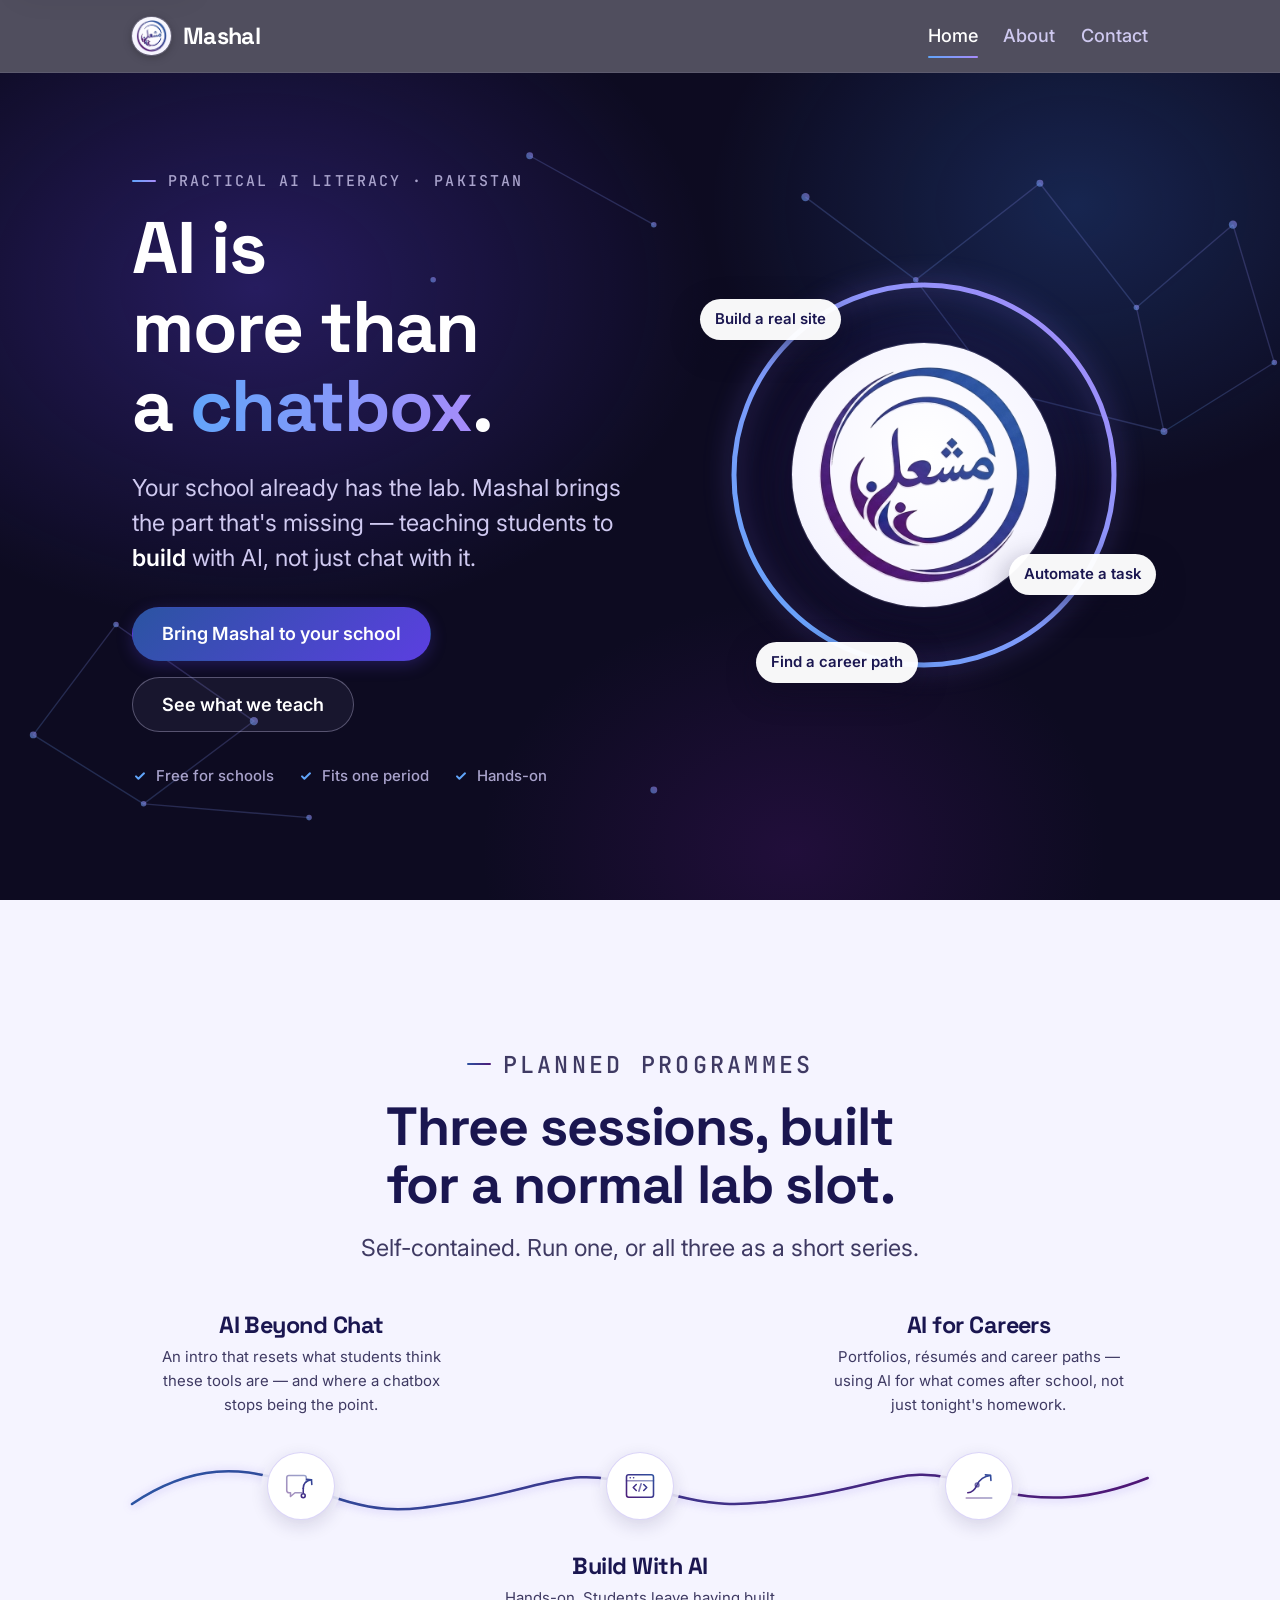
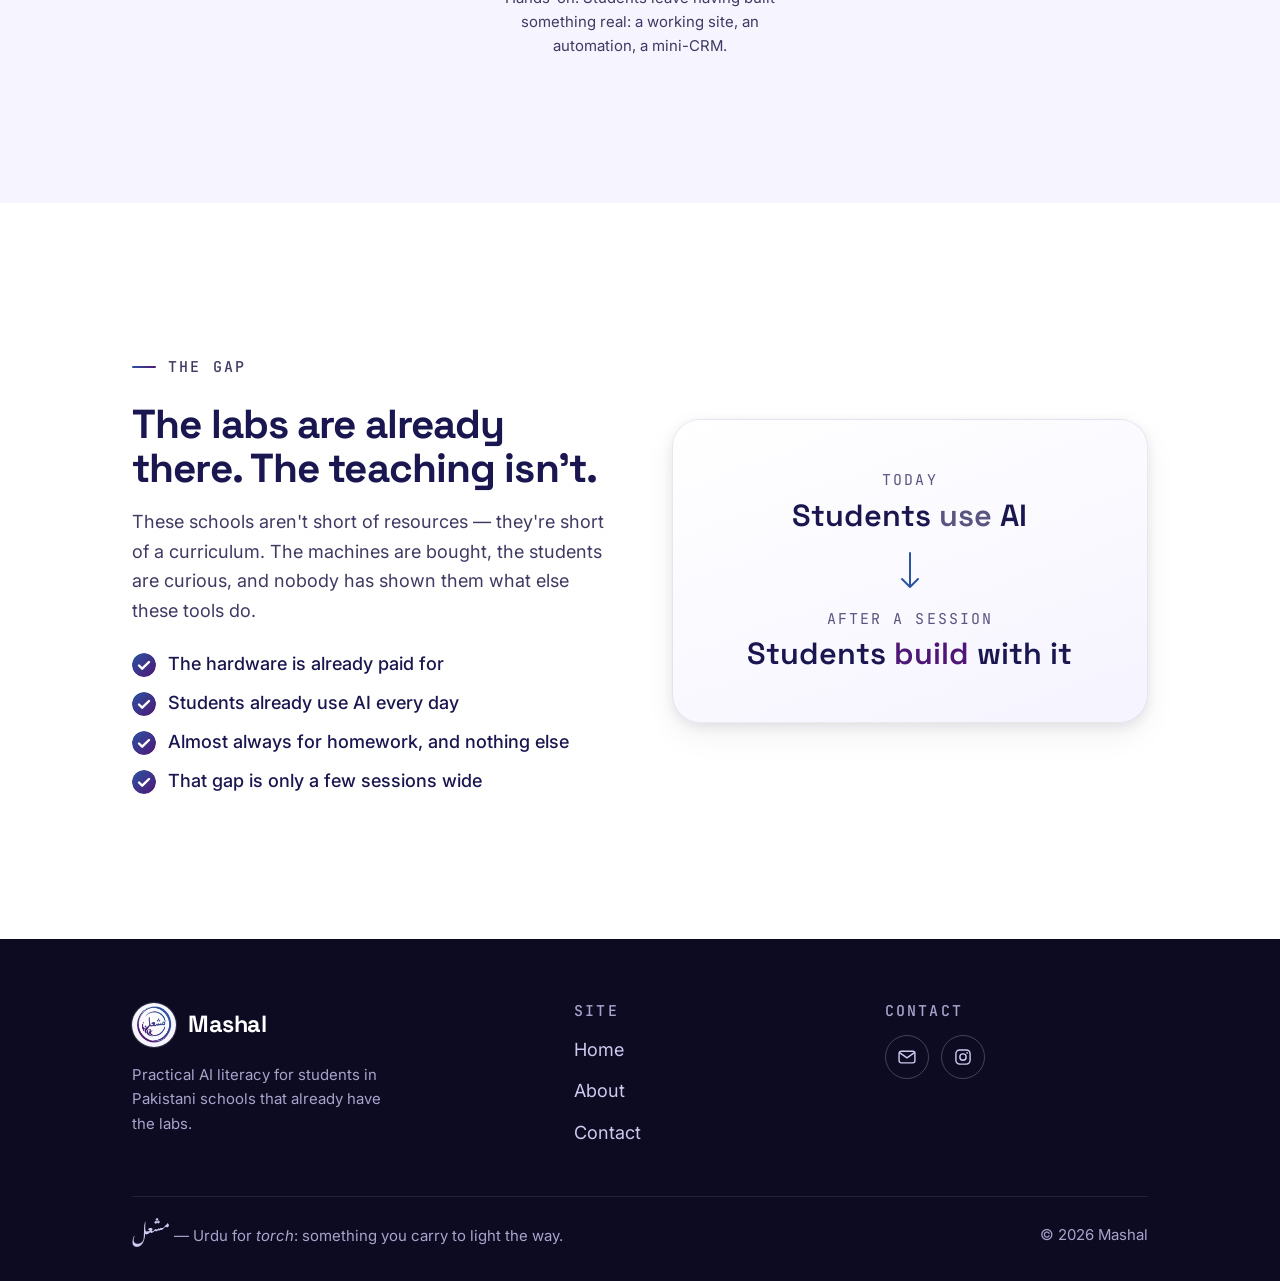
==== index.html @ 9754491a "Add constellation motif to dark heroes Faint node-and-line network (dots twinkling slowly, out of ph" ====
<!DOCTYPE html>
<html lang="en" class="no-js">
<head>
<meta charset="utf-8">
<meta name="viewport" content="width=device-width, initial-scale=1">
<title>Mashal — AI is more than a chatbox</title>
<meta name="description" content="Mashal brings practical AI literacy to Pakistani schools. The labs are already there — we bring the teaching that isn't.">
<meta name="theme-color" content="#0D0B21">
<meta property="og:title" content="Mashal — AI is more than a chatbox">
<meta property="og:description" content="Practical AI literacy for Pakistani school students. The labs are already there — we bring the teaching that isn't.">
<meta property="og:type" content="website">
<meta property="og:image" content="assets/images/logo.png">
<link rel="icon" href="assets/images/logo-transparent.png" type="image/png">

<script>document.documentElement.classList.replace('no-js','js');</script>

<link rel="preconnect" href="https://fonts.googleapis.com">
<link rel="preconnect" href="https://fonts.gstatic.com" crossorigin>
<link rel="stylesheet" href="https://fonts.googleapis.com/css2?family=Space+Grotesk:wght@500;600;700&family=Inter:wght@400;500;600&family=JetBrains+Mono:wght@400;500&family=Noto+Nastaliq+Urdu:wght@400..700&display=swap">

<link rel="stylesheet" href="css/tokens.css">
<link rel="stylesheet" href="css/main.css">
<link rel="stylesheet" href="css/home.css">
</head>
<body>

<a class="skip-link" href="#main">Skip to content</a>

<header class="nav on-dark" id="nav">
  <div class="container nav__inner">
    <a class="nav__brand" href="index.html" aria-label="Mashal — home">
      <span class="logo-disc"><img src="assets/images/logo-transparent.png" alt="" width="120" height="120"></span>
      <span class="nav__wordmark">Mashal</span>
    </a>
    <button class="nav__toggle" id="nav-toggle" aria-expanded="false" aria-controls="nav-menu" aria-label="Open menu">
      <span class="nav__toggle-box" aria-hidden="true">
        <span class="nav__toggle-bar"></span><span class="nav__toggle-bar"></span><span class="nav__toggle-bar"></span>
      </span>
    </button>
    <nav class="nav__menu" id="nav-menu" aria-label="Main">
      <a class="nav__link" href="index.html" aria-current="page">Home</a>
      <a class="nav__link" href="about.html">About</a>
      <a class="nav__link" href="contact.html">Contact</a>
    </nav>
  </div>
</header>

<main id="main">

  <!-- ===================== HERO ===================== -->
  <section class="hero on-dark" id="hero">
    <div class="hero__glow" aria-hidden="true"></div>

    <!-- Constellation: faint node-and-line network in the dark. Reads as "AI"
         and as the brand story — points of light in the dark. Decorative,
         whisper-quiet, and the dots twinkle slowly (not under reduced motion). -->
    <svg class="constellation" viewBox="0 0 1000 600" preserveAspectRatio="xMidYMid slice" aria-hidden="true" focusable="false">
      <defs>
        <linearGradient id="const-grad" x1="0" y1="1" x2="1" y2="0">
          <stop offset="0%" stop-color="#60A5FA"/>
          <stop offset="100%" stop-color="#A78BFA"/>
        </linearGradient>
      </defs>
      <g class="constellation__lines" stroke="url(#const-grad)">
        <path d="M620 90 700 150 790 80 860 170 930 110"/>
        <path d="M700 150 760 230 880 260 860 170"/>
        <path d="M880 260 960 210 930 110"/>
        <path d="M60 480 140 530 220 470 120 400 60 480"/>
        <path d="M140 530 260 540"/>
        <path d="M420 60 510 110"/>
      </g>
      <g class="constellation__dots" fill="url(#const-grad)">
        <circle class="tw tw--1" cx="620" cy="90" r="3"/>
        <circle cx="700" cy="150" r="2"/>
        <circle class="tw tw--2" cx="790" cy="80" r="2.5"/>
        <circle cx="860" cy="170" r="2"/>
        <circle class="tw tw--3" cx="930" cy="110" r="3"/>
        <circle cx="760" cy="230" r="2"/>
        <circle class="tw tw--2" cx="880" cy="260" r="2.5"/>
        <circle cx="960" cy="210" r="2"/>
        <circle class="tw tw--1" cx="60" cy="480" r="2.5"/>
        <circle cx="140" cy="530" r="2"/>
        <circle class="tw tw--3" cx="220" cy="470" r="3"/>
        <circle cx="120" cy="400" r="2"/>
        <circle cx="260" cy="540" r="2"/>
        <circle class="tw tw--2" cx="420" cy="60" r="2.5"/>
        <circle cx="510" cy="110" r="2"/>
        <circle class="tw tw--1" cx="510" cy="520" r="2.5"/>
        <circle class="tw tw--3" cx="350" cy="150" r="2"/>
      </g>
    </svg>

    <div class="container hero__inner">

      <div class="hero__copy">
        <p class="eyebrow hero-seq" data-seq="1">Practical AI literacy · Pakistan</p>
        <h1 class="hero__title hero-seq" data-seq="2">
          AI is more than<br>a <span class="hero__accent">chatbox</span>.
        </h1>
        <p class="hero__lede hero-seq" data-seq="3">
          Your school already has the lab. Mashal brings the part that's missing —
          teaching students to <strong>build</strong> with AI, not just chat with it.
        </p>
        <div class="hero__actions hero-seq" data-seq="4">
          <a class="btn btn--primary" href="contact.html">Bring Mashal to your school</a>
          <a class="btn btn--secondary" href="#what-we-do">See what we teach</a>
        </div>
        <ul class="hero__trust hero-seq" data-seq="5">
          <li>Free for schools</li>
          <li>Fits one period</li>
          <li>Hands-on</li>
        </ul>
      </div>

      <!-- Ring + logo + floating pills. The ring draws itself in on load; the
           mark and pills then float gently so the page is never fully static. -->
      <div class="hero__mark" id="hero-mark">
        <svg class="ring" viewBox="0 0 200 200" aria-hidden="true" focusable="false">
          <defs>
            <linearGradient id="ring-gradient" x1="0" y1="0" x2="1" y2="1">
              <stop offset="0%" stop-color="#60A5FA"/>
              <stop offset="100%" stop-color="#A78BFA"/>
            </linearGradient>
          </defs>
          <circle class="ring__track" cx="100" cy="100" r="95"/>
          <circle class="ring__stroke" cx="100" cy="100" r="95" pathLength="1" stroke="url(#ring-gradient)"/>
        </svg>

        <span class="logo-disc hero__disc">
          <img src="assets/images/logo-transparent.png"
               alt="Mashal — the word مشعل in Urdu calligraphy inside a circular ring"
               width="546" height="546" fetchpriority="high">
        </span>

        <span class="pill pill--1" aria-hidden="true">Build a real site</span>
        <span class="pill pill--2" aria-hidden="true">Automate a task</span>
        <span class="pill pill--3" aria-hidden="true">Find a career path</span>
      </div>

    </div>
  </section>

  <!-- ===================== WHAT WE DO ===================== -->
  <section class="section section--tint on-light" id="what-we-do">
    <div class="container">
      <div class="section-head reveal">
        <p class="eyebrow">Planned programmes</p>
        <h2>Three sessions, built for a normal lab slot.</h2>
        <p>Self-contained. Run one, or all three as a short series.</p>
      </div>

      <!-- The lit path: three stations along one gradient line that draws
           itself in — the hero ring's stroke language, unrolled. Markers are
           decorative (aria-hidden); the headings carry the structure. DOM
           order is station-by-station so screen readers hear t1, t2, t3. -->
      <div class="path reveal">
        <svg class="path__line" viewBox="0 0 1200 120" preserveAspectRatio="none" aria-hidden="true" focusable="false">
          <defs>
            <linearGradient id="path-gradient" x1="0" y1="0" x2="1" y2="0">
              <stop offset="0%" stop-color="#2B54A2"/>
              <stop offset="100%" stop-color="#4F1675"/>
            </linearGradient>
          </defs>
          <path class="path__track" vector-effect="non-scaling-stroke"
                d="M 0 78 C 70 38, 130 38, 200 60 C 290 88, 310 88, 400 74 C 500 58, 520 40, 600 60 C 690 82, 710 82, 800 70 C 900 56, 920 36, 1000 60 C 1080 80, 1140 72, 1200 52"/>
          <path class="path__stroke" vector-effect="non-scaling-stroke" pathLength="1" stroke="url(#path-gradient)"
                d="M 0 78 C 70 38, 130 38, 200 60 C 290 88, 310 88, 400 74 C 500 58, 520 40, 600 60 C 690 82, 710 82, 800 70 C 900 56, 920 36, 1000 60 C 1080 80, 1140 72, 1200 52"/>
        </svg>

        <div class="path__text path__text--s1">
          <h3>AI Beyond Chat</h3>
          <p>An intro that resets what students think these tools are — and where a chatbox stops being the point.</p>
        </div>
        <span class="path__marker path__marker--s1" aria-hidden="true">
          <img src="assets/icons/beyond-chat.svg" alt="" width="48" height="48">
        </span>

        <span class="path__marker path__marker--s2" aria-hidden="true">
          <img src="assets/icons/build.svg" alt="" width="48" height="48">
        </span>
        <div class="path__text path__text--s2">
          <h3>Build With AI</h3>
          <p>Hands-on. Students leave having built something real: a working site, an automation, a mini-CRM.</p>
        </div>

        <div class="path__text path__text--s3">
          <h3>AI for Careers</h3>
          <p>Portfolios, résumés and career paths — using AI for what comes after school, not just tonight's homework.</p>
        </div>
        <span class="path__marker path__marker--s3" aria-hidden="true">
          <img src="assets/icons/careers.svg" alt="" width="48" height="48">
        </span>
      </div>
    </div>
  </section>

  <!-- ===================== THE GAP (short, split) ===================== -->
  <section class="section section--white on-light" id="why">
    <div class="container split">
      <div class="split__copy reveal">
        <p class="eyebrow">The gap</p>
        <h2>The labs are already there. The teaching isn't.</h2>
        <p>
          These schools aren't short of resources — they're short of a curriculum.
          The machines are bought, the students are curious, and nobody has shown
          them what else these tools do.
        </p>
        <ul class="ticks">
          <li>The hardware is already paid for</li>
          <li>Students already use AI every day</li>
          <li>Almost always for homework, and nothing else</li>
          <li>That gap is only a few sessions wide</li>
        </ul>
      </div>

      <!-- The two states this whole project is about moving between. A
           structural device that encodes something true, not decoration. -->
      <div class="split__visual reveal d1">
        <div class="shift">
          <div class="shift__row shift__row--from">
            <span class="shift__label">Today</span>
            <span class="shift__value">Students <em>use</em> AI</span>
          </div>
          <span class="shift__arrow" aria-hidden="true">
            <svg viewBox="0 0 24 40" fill="none">
              <path d="M12 2v34M4 28l8 8 8-8" stroke="currentColor" stroke-width="2"
                    stroke-linecap="round" stroke-linejoin="round"/>
            </svg>
          </span>
          <div class="shift__row shift__row--to">
            <span class="shift__label">After a session</span>
            <span class="shift__value">Students <em>build</em> with it</span>
          </div>
        </div>
      </div>
    </div>
  </section>

</main>

<footer class="footer on-dark">
  <div class="container">
    <div class="footer__grid">
      <div>
        <a class="footer__brand" href="index.html" aria-label="Mashal — home">
          <span class="logo-disc"><img src="assets/images/logo-transparent.png" alt="" width="120" height="120"></span>
          <span class="footer__wordmark">Mashal</span>
        </a>
        <p class="footer__blurb">Practical AI literacy for students in Pakistani schools that already have the labs.</p>
      </div>
      <nav aria-label="Footer">
        <h2 class="footer__heading">Site</h2>
        <ul class="footer__list">
          <li><a href="index.html">Home</a></li>
          <li><a href="about.html">About</a></li>
          <li><a href="contact.html">Contact</a></li>
        </ul>
      </nav>
      <div>
        <h2 class="footer__heading">Contact</h2>
        <!-- Real contact links. -->
        <div class="footer__social">
          <a class="footer__social-btn" href="https://mail.google.com/mail/?view=cm&fs=1&to=contact.mashal.ai@gmail.com" target="_blank" rel="noopener" aria-label="Email Mashal (opens Gmail compose)" title="contact.mashal.ai@gmail.com">
            <svg viewBox="0 0 24 24" fill="none" aria-hidden="true"><rect x="2.5" y="5" width="19" height="14" rx="2.5" stroke="currentColor" stroke-width="1.7"/><path d="M3.5 7l8.5 6 8.5-6" stroke="currentColor" stroke-width="1.7" stroke-linecap="round" stroke-linejoin="round"/></svg>
          </a>
          <a class="footer__social-btn" href="https://www.instagram.com/mashal_ai/" target="_blank" rel="noopener" aria-label="Mashal on Instagram" title="@mashal_ai">
            <svg viewBox="0 0 24 24" fill="none" aria-hidden="true"><rect x="3.5" y="3.5" width="17" height="17" rx="4.5" stroke="currentColor" stroke-width="1.7"/><circle cx="12" cy="12" r="3.8" stroke="currentColor" stroke-width="1.7"/><circle cx="16.9" cy="7.1" r="1" fill="currentColor"/></svg>
          </a>
        </div>
      </div>
    </div>
    <div class="footer__bottom">
      <p class="footer__meaning">
        <span class="urdu" lang="ur">مشعل</span> — Urdu for <em>torch</em>: something you carry to light the way.
      </p>
      <p>&copy; 2026 Mashal</p>
    </div>
  </div>
</footer>

<script src="js/nav.js" defer></script>
<script src="js/scroll-reveal.js" defer></script>
<script src="js/ring-animation.js" defer></script>
</body>
</html>
---- css/tokens.css ----
/* ==========================================================================
   Mashal — Design Tokens
   Single source of truth for colour, type and spacing. Nothing else in the
   codebase should hard-code a hex value or a raw px type size.

   COLOUR NOTES (read before changing anything here)
   -------------------------------------------------
   DESIGN.md asks that accents be sampled from the logo ring rather than an
   arbitrary purple/blue pair, and that contrast be verified against WCAG AA.
   Both were done. The ring's true ink, sampled from assets/images/logo.png:

       blue arc (top/right) ...... #2B54A2
       purple arc (bottom/left) .. #4F1675

   Those are ink-on-paper colours. Measured against the dark section
   background (#0D0B21) they come out at 2.66:1 and 1.57:1 — far under AA.
   DESIGN.md's electric violet (#5B3FE0) also lands at 2.97:1 on dark.

   So the palette is split by CONTEXT rather than flattened to one pair:

     --brand-*      true logo ink. Light backgrounds and large graphics only.
     --accent-*     DESIGN.md's palette. Fills, where white text sits on top
                    (white on #5B3FE0 = 6.50:1, passes).
     --*-on-dark    the same hues lifted for dark backgrounds. Anything that
                    must be READ on #0D0B21 uses these (all >= 7:1).

   The hue story (blue -> violet, taken from the ring) is identical across all
   three; only the lightness changes to suit the background.
   ========================================================================== */

:root {
  /* ---- Backgrounds (DESIGN.md palette table) ---------------------------- */
  --bg-dark: #0D0B21;          /* deep indigo-black — hero + footer only     */
  --bg-dark-2: #1A1650;        /* deep blue-purple — gradient base           */
  --bg-light: #F5F4FF;         /* violet-tinted white — tinted sections      */
  --surface: #FFFFFF;          /* cards / contrast surfaces                  */

  /* Section rhythm: the page runs dark hero -> light body -> gradient CTA
     band -> dark footer. Earlier the page flipped dark/light six times, which
     read as noise; the body now stays light and only alternates white/tint. */
  --bg-body: #FFFFFF;
  --bg-tint: #F5F4FF;

  /* ---- Brand: true ink sampled from the logo ring ----------------------- */
  /* Use on LIGHT backgrounds or as large graphics. Never as text on dark.   */
  --brand-blue: #2B54A2;
  --brand-purple: #4F1675;
  --brand-gradient: linear-gradient(135deg, var(--brand-blue), var(--brand-purple));

  /* ---- Accents: DESIGN.md palette. Fills with white text on top. -------- */
  --accent-violet: #5B3FE0;    /* primary accent                             */
  --accent-blue: #3B82F6;      /* secondary accent                           */

  /* ---- On-dark tints: same hues, lifted to pass AA on --bg-dark --------- */
  --violet-on-dark: #A78BFA;   /*  7.10:1 on --bg-dark                       */
  --violet-on-dark-soft: #C4B5FD; /* 10.47:1                                 */
  --blue-on-dark: #60A5FA;     /*  7.60:1                                    */
  --cyan-on-dark: #7DD3FC;     /* 11.59:1 — focus ring on dark               */

  /* ---- Text ------------------------------------------------------------- */
  --text-ink: #1A1650;         /* headings on light — 15.12:1 on --bg-light  */
  --text-body: #3F3A63;        /* body on light      —  9.65:1               */
  --text-muted: #5A5480;       /* meta on light      —  6.39:1               */
  --text-on-dark: #FFFFFF;     /* headings on dark   — 19.32:1               */
  --text-on-dark-soft: #CFC9F0;/* body on dark       — 12.20:1               */
  --text-on-dark-muted: #A9A3CC;/* meta on dark      —  8.09:1               */

  /* ---- Gradients -------------------------------------------------------- */
  /* CTA fill: logo blue -> DESIGN.md violet. Worst stop vs white = 6.50:1.  */
  --cta-gradient: linear-gradient(135deg, #2B54A2, #5B3FE0);
  --cta-gradient-hover: linear-gradient(135deg, #3460B4, #6B4EEC);
  /* Ring on dark: lifted logo hues. Worst stop vs --bg-dark = 7.09:1.       */
  --ring-gradient-from: #60A5FA;
  --ring-gradient-to: #A78BFA;

  /* ---- Focus ring — context-scoped ------------------------------------- */
  /* One global focus colour cannot work: --cyan-on-dark is 11.59:1 on dark  */
  /* but only 1.53:1 on --bg-light. Sections re-declare --focus below.       */
  --focus: var(--accent-violet);     /* default = light-background context   */
  --focus-width: 3px;
  --focus-offset: 3px;

  /* ---- Type faces ------------------------------------------------------- */
  --font-display: "Space Grotesk", ui-sans-serif, system-ui, -apple-system, "Segoe UI", sans-serif;
  --font-body: "Inter", ui-sans-serif, system-ui, -apple-system, "Segoe UI", Roboto, sans-serif;
  --font-mono: "JetBrains Mono", ui-monospace, SFMono-Regular, "SF Mono", Menlo, Consolas, monospace;
  --font-urdu: "Noto Nastaliq Urdu", "Jameel Noori Nastaleeq", serif;

  /* ---- Type scale — fluid, 320px -> 1280px viewport --------------------- */
  --step--1: clamp(0.83rem, 0.79rem + 0.18vw, 0.94rem);
  --step-0:  clamp(1rem, 0.95rem + 0.24vw, 1.13rem);
  --step-1:  clamp(1.2rem, 1.11rem + 0.44vw, 1.5rem);
  --step-2:  clamp(1.44rem, 1.28rem + 0.79vw, 2rem);
  --step-3:  clamp(1.73rem, 1.46rem + 1.34vw, 2.66rem);
  --step-4:  clamp(2.07rem, 1.64rem + 2.15vw, 3.55rem);
  --step-5:  clamp(2.49rem, 1.8rem + 3.45vw, 4.74rem);

  /* ---- Type weights / spacing ------------------------------------------ */
  --fw-regular: 400;
  --fw-medium: 500;
  --fw-semibold: 600;
  --fw-bold: 700;
  --lh-tight: 1.08;
  --lh-snug: 1.25;
  --lh-body: 1.65;
  --tracking-tight: -0.022em;
  --tracking-normal: 0;
  --tracking-label: 0.14em;

  /* ---- Spacing scale ---------------------------------------------------- */
  --space-2xs: 0.25rem;
  --space-xs: 0.5rem;
  --space-sm: 0.75rem;
  --space-md: 1rem;
  --space-lg: 1.5rem;
  --space-xl: 2rem;
  --space-2xl: 3rem;
  --space-3xl: 4rem;
  --space-4xl: 6rem;
  /* Generous section rhythm, per DESIGN.md's whitespace rule. */
  --space-section: clamp(4.5rem, 3rem + 7.5vw, 9rem);

  /* ---- Layout ----------------------------------------------------------- */
  --container: 68rem;
  --container-narrow: 46rem;   /* single-column prose (Why Mashal, Story)    */
  --gutter: clamp(1.25rem, 0.9rem + 1.7vw, 2.5rem);
  --nav-height: 4.5rem;

  /* ---- Radii ------------------------------------------------------------ */
  --radius-sm: 0.5rem;
  --radius-md: 0.875rem;
  --radius-lg: 1.25rem;
  --radius-xl: 1.75rem;
  --radius-pill: 999px;

  /* ---- Elevation -------------------------------------------------------- */
  --shadow-sm: 0 1px 2px rgba(13, 11, 33, 0.06), 0 2px 8px rgba(13, 11, 33, 0.04);
  --shadow-md: 0 4px 12px rgba(13, 11, 33, 0.08), 0 12px 32px rgba(13, 11, 33, 0.06);
  --shadow-lg: 0 12px 32px rgba(13, 11, 33, 0.12), 0 28px 64px rgba(13, 11, 33, 0.10);
  --glow-violet: 0 0 0 1px rgba(167, 139, 250, 0.28), 0 8px 40px rgba(91, 63, 224, 0.30);

  /* ---- Motion ----------------------------------------------------------- */
  /* No bounce / elastic easing anywhere — DESIGN.md motion rule.            */
  --ease-out: cubic-bezier(0.22, 0.61, 0.36, 1);
  --ease-in-out: cubic-bezier(0.65, 0.05, 0.36, 1);
  --dur-fast: 160ms;
  --dur-base: 260ms;
  --dur-slow: 520ms;
  --dur-reveal: 620ms;
  --dur-ring: 1500ms;   /* hero ring stroke-draw                             */

  /* ---- Z-index ---------------------------------------------------------- */
  --z-nav: 100;
  --z-menu: 90;
  --z-skip: 200;
}

/* Sections that sit on a dark background flip the readable-text and focus
   tokens. Any component nested inside inherits the correct pair automatically,
   which is what keeps contrast correct without per-component overrides. */
.on-dark {
  --text-heading: var(--text-on-dark);
  --text-copy: var(--text-on-dark-soft);
  --text-meta: var(--text-on-dark-muted);
  --accent-readable: var(--violet-on-dark);
  --focus: var(--cyan-on-dark);      /* 11.59:1 on --bg-dark                 */
  --rule: rgba(207, 201, 240, 0.16);
}

.on-light {
  --text-heading: var(--text-ink);
  --text-copy: var(--text-body);
  --text-meta: var(--text-muted);
  --accent-readable: var(--brand-purple);  /* 11.31:1 on --bg-light          */
  --focus: var(--accent-violet);           /*  6.50:1 on --bg-light          */
  --rule: rgba(26, 22, 80, 0.12);
}
---- css/main.css ----
/* ==========================================================================
   Mashal — shared layout, nav, footer, buttons, cards, CTA band.
   Loaded by index.html, about.html and contact.html.
   ========================================================================== */

/* ---- Reset ------------------------------------------------------------- */
*, *::before, *::after { box-sizing: border-box; }
* { margin: 0; }

html { -webkit-text-size-adjust: 100%; scroll-behavior: smooth; }

body {
  font-family: var(--font-body);
  font-size: var(--step-0);
  line-height: var(--lh-body);
  color: var(--text-body);
  background: var(--bg-body);
  -webkit-font-smoothing: antialiased;
  -moz-osx-font-smoothing: grayscale;
  overflow-x: hidden;
}

img, svg { display: block; max-width: 100%; }
img { height: auto; }
button, input, textarea, select { font: inherit; color: inherit; }

h1, h2, h3, h4 {
  font-family: var(--font-display);
  font-weight: var(--fw-bold);
  line-height: var(--lh-tight);
  letter-spacing: var(--tracking-tight);
  color: var(--text-heading, var(--text-ink));
  text-wrap: balance;
}
p { text-wrap: pretty; }
a { color: inherit; }
:where(ul, ol) { padding: 0; list-style: none; }

/* ---- Focus ------------------------------------------------------------- */
:focus-visible {
  outline: var(--focus-width) solid var(--focus);
  outline-offset: var(--focus-offset);
  border-radius: var(--radius-sm);
}
:focus:not(:focus-visible) { outline: none; }

.skip-link {
  position: absolute;
  left: var(--space-md); top: var(--space-md);
  z-index: var(--z-skip);
  padding: var(--space-sm) var(--space-lg);
  background: var(--surface);
  color: var(--text-ink);
  font-weight: var(--fw-semibold);
  border-radius: var(--radius-sm);
  box-shadow: var(--shadow-md);
  transform: translateY(calc(-100% - var(--space-xl)));
  transition: transform var(--dur-fast) var(--ease-out);
}
.skip-link:focus { transform: translateY(0); }

.visually-hidden {
  position: absolute; width: 1px; height: 1px;
  padding: 0; margin: -1px; overflow: hidden;
  clip-path: inset(50%); white-space: nowrap; border: 0;
}

/* ---- Layout ------------------------------------------------------------ */
.container {
  width: 100%;
  max-width: var(--container);
  margin-inline: auto;
  padding-inline: var(--gutter);
}

.section { padding-block: var(--space-section); }
.section--tint { background: var(--bg-tint); }
.section--white { background: var(--bg-body); }

/* Centred section header — heading + one line. Sections lead with a short
   statement and hand the detail to cards, rather than a wall of prose. */
.section-head {
  max-width: 42rem;
  margin-inline: auto;
  margin-bottom: var(--space-2xl);
  text-align: center;
}
.section-head h2 { font-size: var(--step-4); margin-bottom: var(--space-md); }
.section-head p {
  font-size: var(--step-1);
  line-height: 1.5;
  color: var(--text-copy, var(--text-body));
}
.section-head .eyebrow { justify-content: center; }

/* ---- Eyebrow ----------------------------------------------------------- */
.eyebrow {
  display: inline-flex;
  align-items: center;
  gap: var(--space-sm);
  font-family: var(--font-mono);
  font-size: var(--step--1);
  font-weight: var(--fw-medium);
  letter-spacing: var(--tracking-label);
  text-transform: uppercase;
  color: var(--text-meta, var(--text-muted));
  margin-bottom: var(--space-md);
}
.eyebrow::before {
  content: "";
  width: 1.5rem; height: 2px;
  border-radius: 2px;
  background: var(--brand-gradient);
  flex: none;
}
.on-dark .eyebrow::before {
  background: linear-gradient(90deg, var(--ring-gradient-from), var(--ring-gradient-to));
}

/* ---- Buttons ----------------------------------------------------------- */
.btn {
  display: inline-flex;
  align-items: center; justify-content: center;
  gap: var(--space-xs);
  padding: 0.85em 1.6em;
  font-size: var(--step-0);
  font-weight: var(--fw-semibold);
  line-height: 1.2;
  text-decoration: none;
  border: 1px solid transparent;
  border-radius: var(--radius-pill);
  cursor: pointer;
  white-space: nowrap;
  transition: transform var(--dur-fast) var(--ease-out),
              box-shadow var(--dur-base) var(--ease-out),
              background-color var(--dur-base) var(--ease-out),
              border-color var(--dur-base) var(--ease-out),
              color var(--dur-base) var(--ease-out);
}
.btn--primary {
  color: #FFFFFF;
  /* Solid fallback under the gradient — a button whose background-image does
     not paint would otherwise be white-on-UA-grey (1.14:1). This is 6.50:1. */
  background-color: var(--accent-violet);
  background-image: var(--cta-gradient);
  box-shadow: 0 4px 16px rgba(91, 63, 224, 0.28);
}
.btn--primary:hover {
  background-image: var(--cta-gradient-hover);
  transform: translateY(-3px);
  box-shadow: 0 10px 30px rgba(91, 63, 224, 0.45);
}
.btn--primary:active { transform: translateY(-1px); }

.on-dark .btn--secondary {
  color: var(--text-on-dark);
  background-color: rgba(207, 201, 240, 0.06);
  border-color: rgba(207, 201, 240, 0.34);
}
.on-dark .btn--secondary:hover {
  background-color: rgba(207, 201, 240, 0.13);
  border-color: var(--violet-on-dark);
  transform: translateY(-3px);
}
.btn--secondary {
  color: var(--text-ink);
  background-color: transparent;
  border-color: rgba(26, 22, 80, 0.24);
}
.btn--secondary:hover {
  border-color: var(--accent-violet);
  color: var(--accent-violet);
  background-color: rgba(91, 63, 224, 0.05);
  transform: translateY(-3px);
}
.btn--sm { padding: 0.6em 1.15em; font-size: var(--step--1); }

/* ---- Link -------------------------------------------------------------- */
.link {
  color: var(--accent-readable, var(--accent-violet));
  font-weight: var(--fw-medium);
  text-decoration: none;
  background-image: linear-gradient(currentColor, currentColor);
  background-size: 0% 1.5px;
  background-position: 0 100%;
  background-repeat: no-repeat;
  transition: background-size var(--dur-base) var(--ease-out);
  padding-bottom: 2px;
}
.link:hover { background-size: 100% 1.5px; }

/* ==========================================================================
   Cards — the workhorse. Detail lives in cards, not paragraphs.
   ========================================================================== */
.grid { display: grid; gap: var(--space-lg); }
.grid--3 { grid-template-columns: repeat(3, 1fr); }
.grid--2 { grid-template-columns: repeat(2, 1fr); }

/* The collapse lives here, beside the definition — not in the per-page CSS.
   It was previously only in about.css/contact.css, so index.html (which loads
   home.css instead) kept three columns at 375px and pushed the page to 480px
   wide. Any page using .grid gets the responsive behaviour by definition. */
@media (max-width: 61.99em) {
  .grid--3 { grid-template-columns: repeat(2, 1fr); }
}
@media (max-width: 47.99em) {
  .grid--3, .grid--2 { grid-template-columns: 1fr; }
}

.card {
  background: var(--surface);
  border: 1px solid rgba(26, 22, 80, 0.09);
  border-radius: var(--radius-lg);
  padding: var(--space-xl);
  box-shadow: var(--shadow-sm);
  transition: transform var(--dur-base) var(--ease-out),
              box-shadow var(--dur-base) var(--ease-out),
              border-color var(--dur-base) var(--ease-out);
}
.card:hover {
  transform: translateY(-8px);
  box-shadow: var(--shadow-lg);
  border-color: rgba(91, 63, 224, 0.28);
}

/* Tinted rounded square holding a line icon. */
.card__icon {
  width: 3.5rem; height: 3.5rem;
  display: grid; place-items: center;
  background: var(--bg-tint);
  border: 1px solid rgba(91, 63, 224, 0.12);
  border-radius: var(--radius-md);
  margin-bottom: var(--space-lg);
  transition: transform var(--dur-base) var(--ease-out);
}
.card:hover .card__icon { transform: scale(1.08) rotate(-3deg); }
.card__icon img { width: 60%; height: 60%; }
.card h3 { font-size: var(--step-1); margin-bottom: var(--space-xs); }
.card p { color: var(--text-body); font-size: var(--step--1); line-height: 1.6; }

/* ==========================================================================
   Split — text one side, visual the other. This is the fix for a lone
   paragraph floating in the middle of a section with nothing beside it.
   ========================================================================== */
.split {
  display: grid;
  grid-template-columns: 1fr 1fr;
  gap: clamp(2rem, 1rem + 4vw, 4rem);
  align-items: center;
}
.split h2 { font-size: var(--step-3); margin-bottom: var(--space-md); }
.split > * { min-width: 0; }
.split__copy p { color: var(--text-body); margin-bottom: var(--space-lg); }

/* Tick list — short scannable facts instead of a paragraph. */
.ticks { display: grid; gap: var(--space-sm); }
.ticks li {
  position: relative;
  padding-left: 2.25rem;
  font-weight: var(--fw-medium);
  color: var(--text-ink);
  line-height: 1.5;
}
.ticks li::before {
  content: "";
  position: absolute;
  left: 0; top: 0.15em;
  width: 1.5rem; height: 1.5rem;
  border-radius: 50%;
  background: var(--brand-gradient);
  /* tick drawn as a mask so it inherits the brand gradient rather than
     needing a second colour */
  -webkit-mask: url("data:image/svg+xml,%3Csvg xmlns='http://www.w3.org/2000/svg' viewBox='0 0 24 24'%3E%3Cpath d='M7 12.5l3.2 3.2L17 9' fill='none' stroke='%23000' stroke-width='2.4' stroke-linecap='round' stroke-linejoin='round'/%3E%3C/svg%3E") center / 100% no-repeat,
               linear-gradient(#000, #000);
  -webkit-mask-composite: xor;
          mask: url("data:image/svg+xml,%3Csvg xmlns='http://www.w3.org/2000/svg' viewBox='0 0 24 24'%3E%3Cpath d='M7 12.5l3.2 3.2L17 9' fill='none' stroke='%23000' stroke-width='2.4' stroke-linecap='round' stroke-linejoin='round'/%3E%3C/svg%3E") center / 100% no-repeat,
               linear-gradient(#000, #000);
          mask-composite: exclude;
}

@media (max-width: 47.99em) {
  .split { grid-template-columns: 1fr; }
  .split__visual { order: -1; }
}

/* ==========================================================================
   Page hero — short, centred opener for About / Contact.
   ========================================================================== */
.page-hero {
  position: relative;
  isolation: isolate;
  overflow: hidden;
  background: var(--bg-dark);
  color: var(--text-on-dark-soft);
  text-align: center;
  padding-block: clamp(3rem, 2rem + 5vw, 5rem) clamp(2.5rem, 2rem + 4vw, 4rem);
}
.page-hero::before {
  content: "";
  position: absolute; inset: 0; z-index: -1;
  background:
    radial-gradient(34rem 20rem at 20% 0%, rgba(91, 63, 224, 0.3), transparent 62%),
    radial-gradient(28rem 18rem at 88% 10%, rgba(59, 130, 246, 0.2), transparent 60%);
}
.page-hero h1 { font-size: var(--step-4); color: var(--text-on-dark); margin-bottom: var(--space-md); }
.page-hero p {
  color: var(--text-on-dark-soft);
  font-size: var(--step-1);
  line-height: 1.5;
  max-width: 44ch;
  margin-inline: auto;
}
.page-hero .eyebrow { justify-content: center; }

/* ==========================================================================
   Logo disc — the mark always sits on a light ground.
   The artwork's own ink is deep navy/purple: even as a clean transparent
   cutout it measures ~1.6-2.7:1 on --bg-dark, i.e. invisible. The disc gives
   it the light ground it was drawn for, and means the original white PNG
   background never reads as a hard box.
   ========================================================================== */
.logo-disc {
  display: grid; place-items: center;
  aspect-ratio: 1;
  border-radius: 50%;
  background: radial-gradient(circle at 50% 42%, #FFFFFF 0%, #F5F4FF 72%, #E9E6FF 100%);
  flex: none;
}
.logo-disc img { width: 82%; height: 82%; object-fit: contain; }

/* ==========================================================================
   Nav
   ========================================================================== */
.nav {
  position: sticky; top: 0;
  z-index: var(--z-nav);
  background: rgba(13, 11, 33, 0.72);
  backdrop-filter: saturate(180%) blur(14px);
  -webkit-backdrop-filter: saturate(180%) blur(14px);
  border-bottom: 1px solid rgba(207, 201, 240, 0.10);
  transition: background-color var(--dur-base) var(--ease-out),
              border-color var(--dur-base) var(--ease-out);
}
.nav.is-scrolled {
  background: rgba(13, 11, 33, 0.94);
  border-bottom-color: rgba(207, 201, 240, 0.16);
}
.nav__inner {
  display: flex; align-items: center; justify-content: space-between;
  gap: var(--space-md);
  min-height: var(--nav-height);
}
.nav__brand { display: inline-flex; align-items: center; gap: var(--space-sm); text-decoration: none; flex: none; }
.nav__wordmark {
  font-family: var(--font-display);
  font-weight: var(--fw-bold);
  font-size: var(--step-1);
  letter-spacing: var(--tracking-tight);
  color: var(--text-on-dark);
}
.nav__brand .logo-disc {
  width: 2.4rem;
  box-shadow: 0 0 0 1px rgba(207, 201, 240, 0.22), 0 2px 10px rgba(0, 0, 0, 0.28);
  transition: box-shadow var(--dur-base) var(--ease-out), transform var(--dur-base) var(--ease-out);
}
.nav__brand:hover .logo-disc {
  transform: rotate(-8deg) scale(1.05);
  box-shadow: 0 0 0 1px rgba(167, 139, 250, 0.5), 0 4px 16px rgba(91, 63, 224, 0.4);
}

.nav__menu { display: flex; align-items: center; gap: clamp(var(--space-md), 2vw, var(--space-xl)); }
.nav__link {
  position: relative;
  color: var(--text-on-dark-soft);
  text-decoration: none;
  font-weight: var(--fw-medium);
  padding-block: var(--space-2xs);
  transition: color var(--dur-base) var(--ease-out);
}
.nav__link::after {
  content: "";
  position: absolute; left: 0; right: 0; bottom: -3px;
  height: 2px; border-radius: 2px;
  background: linear-gradient(90deg, var(--ring-gradient-from), var(--ring-gradient-to));
  transform: scaleX(0); transform-origin: left;
  transition: transform var(--dur-base) var(--ease-out);
}
.nav__link:hover { color: var(--text-on-dark); }
.nav__link:hover::after { transform: scaleX(1); }
.nav__link[aria-current="page"] { color: var(--text-on-dark); }
.nav__link[aria-current="page"]::after { transform: scaleX(1); }

.nav__toggle {
  display: none;
  align-items: center; justify-content: center;
  width: 2.75rem; height: 2.75rem;
  padding: 0;
  background: transparent;
  border: 1px solid rgba(207, 201, 240, 0.24);
  border-radius: var(--radius-sm);
  cursor: pointer; flex: none;
}
.nav__toggle:hover { border-color: rgba(207, 201, 240, 0.5); }
.nav__toggle-box { position: relative; width: 1.15rem; height: 0.75rem; }
.nav__toggle-bar {
  position: absolute; left: 0;
  width: 100%; height: 2px;
  border-radius: 2px;
  background: var(--text-on-dark);
  transition: transform var(--dur-base) var(--ease-out), opacity var(--dur-fast) var(--ease-out);
}
.nav__toggle-bar:nth-child(1) { top: 0; }
.nav__toggle-bar:nth-child(2) { top: 50%; transform: translateY(-50%); }
.nav__toggle-bar:nth-child(3) { bottom: 0; }
.nav__toggle[aria-expanded="true"] .nav__toggle-bar:nth-child(1) { transform: translateY(0.365rem) rotate(45deg); }
.nav__toggle[aria-expanded="true"] .nav__toggle-bar:nth-child(2) { opacity: 0; }
.nav__toggle[aria-expanded="true"] .nav__toggle-bar:nth-child(3) { transform: translateY(-0.365rem) rotate(-45deg); }

@media (max-width: 47.99em) {
  .nav__toggle { display: inline-flex; }
  .nav__menu {
    position: fixed;
    inset: var(--nav-height) 0 auto 0;
    z-index: var(--z-menu);
    flex-direction: column; align-items: stretch; gap: 0;
    padding: var(--space-md) var(--gutter) var(--space-xl);
    background: rgba(13, 11, 33, 0.98);
    backdrop-filter: blur(14px);
    -webkit-backdrop-filter: blur(14px);
    border-bottom: 1px solid rgba(207, 201, 240, 0.14);
    opacity: 0; visibility: hidden;
    transform: translateY(-0.75rem);
    transition: opacity var(--dur-base) var(--ease-out),
                transform var(--dur-base) var(--ease-out),
                visibility 0s linear var(--dur-base);
  }
  .nav__menu[data-open="true"] {
    opacity: 1; visibility: visible; transform: translateY(0);
    transition-delay: 0s;
  }
  .nav__link { padding-block: var(--space-md); border-bottom: 1px solid rgba(207, 201, 240, 0.10); font-size: var(--step-1); }
  .nav__link::after { display: none; }
  .nav__menu .btn { margin-top: var(--space-lg); width: 100%; }
}

/* ==========================================================================
   Footer
   ========================================================================== */
.footer { background: var(--bg-dark); padding-block: var(--space-3xl) var(--space-xl); }
.footer__grid {
  display: grid;
  grid-template-columns: 1.5fr 1fr 1fr;
  gap: var(--space-2xl);
  padding-bottom: var(--space-2xl);
}
.footer__brand { display: flex; align-items: center; gap: var(--space-sm); text-decoration: none; margin-bottom: var(--space-md); }
.footer__brand .logo-disc { width: 2.75rem; box-shadow: 0 0 0 1px rgba(207, 201, 240, 0.18); }
.footer__wordmark {
  font-family: var(--font-display);
  font-weight: var(--fw-bold);
  font-size: var(--step-1);
  color: var(--text-on-dark);
  letter-spacing: var(--tracking-tight);
}
.footer__blurb { color: var(--text-on-dark-muted); font-size: var(--step--1); max-width: 34ch; }
.footer__heading {
  font-family: var(--font-mono);
  font-size: var(--step--1);
  font-weight: var(--fw-medium);
  letter-spacing: var(--tracking-label);
  text-transform: uppercase;
  color: var(--text-on-dark-muted);
  margin-bottom: var(--space-md);
}
.footer__list { display: grid; gap: var(--space-sm); }
.footer__list a {
  color: var(--text-on-dark-soft);
  text-decoration: none;
  transition: color var(--dur-base) var(--ease-out), transform var(--dur-base) var(--ease-out);
  display: inline-block;
}
.footer__list a:hover { color: var(--violet-on-dark); transform: translateX(3px); }
/* Round icon buttons: email + Instagram. Inline currentColor SVGs — the
   gradient icon files in assets/icons are dark ink and would vanish here. */
.footer__social { display: flex; gap: var(--space-sm); }
.footer__social-btn {
  display: grid; place-items: center;
  width: 2.75rem; height: 2.75rem;
  border-radius: 50%;
  color: var(--text-on-dark-soft);          /* 12.2:1 on --bg-dark */
  border: 1px solid rgba(207, 201, 240, 0.28);
  transition: color var(--dur-base) var(--ease-out),
              border-color var(--dur-base) var(--ease-out),
              background-color var(--dur-base) var(--ease-out),
              transform var(--dur-base) var(--ease-out);
}
.footer__social-btn svg { width: 1.25rem; height: 1.25rem; }
.footer__social-btn:hover {
  color: var(--text-on-dark);
  border-color: var(--violet-on-dark);
  background: rgba(167, 139, 250, 0.12);
  transform: translateY(-3px);
}

.footer__bottom {
  display: flex; align-items: center; justify-content: space-between;
  gap: var(--space-md);
  padding-top: var(--space-lg);
  border-top: 1px solid rgba(207, 201, 240, 0.12);
  color: var(--text-on-dark-muted);
  font-size: var(--step--1);
  flex-wrap: wrap;
}
.footer__meaning .urdu {
  font-family: var(--font-urdu);
  font-size: 1.15em; line-height: 1;
  color: var(--text-on-dark-soft);
}

@media (max-width: 47.99em) {
  .footer__grid { grid-template-columns: 1fr; gap: var(--space-xl); }
}

/* ==========================================================================
   Constellation — faint node-and-line network on the dark heroes.
   Decorative only (aria-hidden): reads as "AI", and as the brand's own story
   of points of light in the dark. Kept at whisper opacity so text contrast
   on the dark backgrounds is untouched.
   ========================================================================== */
.constellation {
  position: absolute;
  inset: 0;
  width: 100%;
  height: 100%;
  z-index: -1;               /* above the glow (later in DOM), below content */
  pointer-events: none;
}
.constellation__lines path {
  fill: none;
  stroke-width: 1;
  opacity: 0.22;
}
.constellation__dots circle { opacity: 0.55; }
/* Page heroes are shorter and text-centred — go even quieter there. */
.constellation--soft { opacity: 0.65; }

/* A few dots breathe slowly, out of phase — alive, not busy. */
.tw { animation: twinkle 4.2s var(--ease-in-out) infinite alternate; }
.tw--2 { animation-duration: 5.4s; animation-delay: 0.9s; }
.tw--3 { animation-duration: 6.2s; animation-delay: 1.7s; }
@keyframes twinkle {
  from { opacity: 0.2; }
  to   { opacity: 0.9; }
}

/* ==========================================================================
   Motion
   ========================================================================== */

/* Scroll reveal — a longer travel than before so the movement actually reads. */
.reveal {
  opacity: 0;
  transform: translateY(1.9rem);
  transition: opacity var(--dur-reveal) var(--ease-out),
              transform var(--dur-reveal) var(--ease-out);
  transition-delay: var(--reveal-delay, 0ms);
}
.reveal.is-visible { opacity: 1; transform: none; }
.no-js .reveal { opacity: 1; transform: none; }

/* Stagger helpers — siblings arrive in sequence rather than all at once. */
.d1 { --reveal-delay: 90ms; }
.d2 { --reveal-delay: 180ms; }
.d3 { --reveal-delay: 270ms; }
.d4 { --reveal-delay: 360ms; }

/* Ambient float. Used on the hero mark and its pills so the page is never
   completely static — this is the "it feels alive" motion, distinct from the
   one-off hero load sequence. */
@keyframes floaty {
  0%, 100% { transform: translateY(0); }
  50%      { transform: translateY(-12px); }
}

/* ==========================================================================
   Reduced motion — content still arrives; only movement is dropped.
   ========================================================================== */
@media (prefers-reduced-motion: reduce) {
  html { scroll-behavior: auto; }
  *, *::before, *::after {
    animation-duration: 0.01ms !important;
    animation-iteration-count: 1 !important;
    transition-duration: 0.01ms !important;
    transition-delay: 0ms !important;
    scroll-behavior: auto !important;
  }
  .reveal { opacity: 1; transform: none; }
  .btn:hover, .card:hover, .nav__brand:hover .logo-disc, .footer__list a:hover,
  .footer__social-btn:hover { transform: none; }
  .card:hover .card__icon { transform: none; }
  .tw { animation: none; opacity: 0.55; }
}
---- css/home.css ----
/* ==========================================================================
   Mashal — Home
   ========================================================================== */

/* ==========================================================================
   Hero
   ========================================================================== */
.hero {
  position: relative;
  isolation: isolate;
  background: var(--bg-dark);
  color: var(--text-on-dark-soft);
  padding-block: clamp(3rem, 2rem + 5vw, 5.5rem) clamp(4rem, 3rem + 6vw, 7rem);
  overflow: hidden;
}
.hero__glow {
  position: absolute; inset: 0; z-index: -1;
  background:
    radial-gradient(46rem 34rem at 20% 26%, rgba(91, 63, 224, 0.32), transparent 62%),
    radial-gradient(38rem 30rem at 84% 16%, rgba(59, 130, 246, 0.22), transparent 60%),
    radial-gradient(30rem 24rem at 62% 94%, rgba(79, 22, 117, 0.3), transparent 65%);
  pointer-events: none;
}

.hero__inner {
  display: grid;
  grid-template-columns: minmax(0, 1.05fr) minmax(0, 0.95fr);
  align-items: center;
  gap: clamp(2rem, 1rem + 5vw, 4.5rem);
}
.hero__copy { min-width: 0; }

.hero__title { font-size: var(--step-5); color: var(--text-on-dark); margin-bottom: var(--space-lg); }

/* The one gradient text on the site — the single word the pitch turns on. */
.hero__accent {
  background: linear-gradient(100deg, var(--blue-on-dark), var(--violet-on-dark));
  -webkit-background-clip: text;
          background-clip: text;
  color: transparent;
  -webkit-text-fill-color: transparent;
}
@supports not ((-webkit-background-clip: text) or (background-clip: text)) {
  .hero__accent { background: none; color: var(--violet-on-dark); -webkit-text-fill-color: currentColor; }
}

.hero__lede {
  font-size: var(--step-1);
  line-height: 1.5;
  color: var(--text-on-dark-soft);
  max-width: 42ch;
  margin-bottom: var(--space-xl);
}
.hero__lede strong { color: var(--text-on-dark); font-weight: var(--fw-semibold); }

.hero__actions { display: flex; flex-wrap: wrap; gap: var(--space-md); margin-bottom: var(--space-xl); }

.hero__trust {
  display: flex; flex-wrap: wrap;
  gap: var(--space-lg);
  font-size: var(--step--1);
  font-weight: var(--fw-medium);
  color: var(--text-on-dark-muted);
}
.hero__trust li { display: flex; align-items: center; gap: var(--space-xs); }
.hero__trust li::before {
  content: "";
  width: 1rem; height: 1rem;
  flex: none;
  border-radius: 50%;
  background: var(--blue-on-dark);
  -webkit-mask: url("data:image/svg+xml,%3Csvg xmlns='http://www.w3.org/2000/svg' viewBox='0 0 24 24'%3E%3Cpath d='M6 12.5l3.6 3.6L18 8' fill='none' stroke='%23000' stroke-width='3' stroke-linecap='round' stroke-linejoin='round'/%3E%3C/svg%3E") center / contain no-repeat;
          mask: url("data:image/svg+xml,%3Csvg xmlns='http://www.w3.org/2000/svg' viewBox='0 0 24 24'%3E%3Cpath d='M6 12.5l3.6 3.6L18 8' fill='none' stroke='%23000' stroke-width='3' stroke-linecap='round' stroke-linejoin='round'/%3E%3C/svg%3E") center / contain no-repeat;
}

/* ---- Mark: ring + disc + pills ----------------------------------------- */
.hero__mark {
  position: relative;
  display: grid; place-items: center;
  width: min(100%, 25rem);
  aspect-ratio: 1;
  margin-inline: auto;
}

.ring { position: absolute; inset: 0; width: 100%; height: 100%; overflow: visible; }
.ring__track { fill: none; stroke: rgba(207, 201, 240, 0.10); stroke-width: 1.5; }
.ring__stroke {
  fill: none;
  stroke-width: 2.5;
  stroke-linecap: round;
  stroke-dasharray: 1;
  stroke-dashoffset: 1;   /* hidden until drawn; starts at 12 o'clock */
  transform: rotate(-90deg);
  transform-origin: 50% 50%;
  filter: drop-shadow(0 0 6px rgba(139, 122, 250, 0.55));
}

.hero__disc {
  width: 66%;
  box-shadow:
    0 0 0 1px rgba(207, 201, 240, 0.16),
    0 18px 60px rgba(13, 11, 33, 0.6),
    0 0 90px rgba(91, 63, 224, 0.22);
}
.hero__disc img { width: 84%; height: 84%; }

/* Floating labels — what a student actually walks out having done. */
.pill {
  position: absolute;
  padding: 0.55em 1em;
  background: rgba(255, 255, 255, 0.97);
  color: var(--text-ink);
  font-size: var(--step--1);
  font-weight: var(--fw-semibold);
  white-space: nowrap;
  border-radius: var(--radius-pill);
  box-shadow: 0 10px 30px rgba(13, 11, 33, 0.45);
  z-index: 2;
}
.pill--1 { top: 6%; left: -6%; }
.pill--2 { bottom: 20%; right: -8%; }
.pill--3 { bottom: -2%; left: 8%; }

/* ---- Ambient motion ----------------------------------------------------- */
/* Runs continuously once the load sequence has finished, so the hero keeps a
   slow pulse of life instead of freezing after one moment. */
.js .hero.is-ready .hero__disc,
.hero.is-settled .hero__disc { animation: floaty 7s var(--ease-in-out) 1.9s infinite; }
.js .hero.is-ready .pill--1, .hero.is-settled .pill--1 { animation: floaty 5.4s var(--ease-in-out) 1.9s infinite; }
.js .hero.is-ready .pill--2, .hero.is-settled .pill--2 { animation: floaty 6.2s var(--ease-in-out) 2.3s infinite; }
.js .hero.is-ready .pill--3, .hero.is-settled .pill--3 { animation: floaty 5.8s var(--ease-in-out) 2.1s infinite; }

/* ---- Load sequence ------------------------------------------------------ */
/* Only hide when JS is present to un-hide it. */
.js .hero-seq, .js .pill { opacity: 0; }
.js .hero-seq { transform: translateY(0.9rem); }

.js .hero.is-ready .hero-seq {
  animation: hero-in var(--dur-slow) var(--ease-out) var(--seq-delay, 0ms) forwards;
}
@keyframes hero-in {
  from { opacity: 0; transform: translateY(0.9rem); }
  to   { opacity: 1; transform: none; }
}

.js .hero.is-ready .ring__stroke { animation: ring-draw var(--dur-ring) var(--ease-in-out) forwards; }
@keyframes ring-draw { from { stroke-dashoffset: 1; } to { stroke-dashoffset: 0; } }

/* The disc settles in, then hands over to the ambient float above. */
.js .hero.is-ready .hero__disc {
  animation: disc-in 900ms var(--ease-out) 240ms backwards,
             floaty 7s var(--ease-in-out) 1.9s infinite;
}
@keyframes disc-in {
  from { opacity: 0; transform: scale(0.94); }
  to   { opacity: 1; transform: scale(1); }
}

/* Pills pop after the copy, then float. */
.js .hero.is-ready .pill--1 { animation: pill-in 520ms var(--ease-out) 1500ms forwards, floaty 5.4s var(--ease-in-out) 2.1s infinite; }
.js .hero.is-ready .pill--2 { animation: pill-in 520ms var(--ease-out) 1620ms forwards, floaty 6.2s var(--ease-in-out) 2.3s infinite; }
.js .hero.is-ready .pill--3 { animation: pill-in 520ms var(--ease-out) 1740ms forwards, floaty 5.8s var(--ease-in-out) 2.5s infinite; }
@keyframes pill-in {
  from { opacity: 0; transform: translateY(0.6rem) scale(0.92); }
  to   { opacity: 1; transform: none; }
}

.js .hero-seq[data-seq="1"] { --seq-delay: 850ms; }
.js .hero-seq[data-seq="2"] { --seq-delay: 980ms; }
.js .hero-seq[data-seq="3"] { --seq-delay: 1120ms; }
.js .hero-seq[data-seq="4"] { --seq-delay: 1260ms; }
.js .hero-seq[data-seq="5"] { --seq-delay: 1400ms; }

/* ==========================================================================
   The lit path — three programme stations on one gradient line.
   Desktop: horizontal line through the middle row of a 3-column grid; text
   alternates above (s1, s3) and below (s2) the line. Mobile: the line turns
   vertical down the left edge and stations hang off it.
   ========================================================================== */
.path {
  display: grid;
  grid-template-columns: repeat(3, 1fr);
  grid-template-rows: auto 7.5rem auto;
  /* No column gap: the SVG spans the full row, so station markers only land
     exactly on the curve's 1/6, 3/6, 5/6 crossings when each column is exactly
     one third of the width. Text spacing comes from the blocks' own padding. */
  column-gap: 0;
  margin-top: var(--space-2xl);
}

/* The SVG occupies the whole middle row, behind the markers. */
.path__line {
  grid-area: 2 / 1 / 3 / 4;
  width: 100%;
  height: 100%;
  overflow: visible;
}
.path__track { fill: none; stroke: rgba(26, 22, 80, 0.10); stroke-width: 2; }
.path__stroke {
  fill: none;
  stroke-width: 2.5;
  stroke-linecap: round;
  filter: drop-shadow(0 1px 5px rgba(91, 63, 224, 0.35));
}

/* Markers sit on the same middle row, centred where the curve crosses y=50%. */
.path__marker {
  display: grid;
  place-items: center;
  align-self: center;
  justify-self: center;
  width: 4.25rem;
  height: 4.25rem;
  border-radius: 50%;
  background: var(--surface);
  border: 1px solid rgba(91, 63, 224, 0.22);
  box-shadow: 0 6px 18px rgba(26, 22, 80, 0.14), 0 0 0 6px rgba(245, 244, 255, 0.9);
  z-index: 1;
}
.path__marker img { width: 55%; height: 55%; }
.path__marker--s1 { grid-area: 2 / 1; }
.path__marker--s2 { grid-area: 2 / 2; }
.path__marker--s3 { grid-area: 2 / 3; }

.path__text {
  text-align: center;
  max-width: 30ch;
  justify-self: center;
  padding-inline: var(--space-md);
}
.path__text h3 { font-size: var(--step-1); margin-bottom: var(--space-xs); }
.path__text p { color: var(--text-body); font-size: var(--step--1); line-height: 1.6; }
/* s1 and s3 sit above the line, hugging it; s2 hangs below. */
.path__text--s1 { grid-area: 1 / 1; align-self: end; padding-bottom: var(--space-xs); }
.path__text--s2 { grid-area: 3 / 2; align-self: start; padding-top: var(--space-xs); }
.path__text--s3 { grid-area: 1 / 3; align-self: end; padding-bottom: var(--space-xs); }

/* ---- Draw-in choreography (only when JS will add .is-visible) ------------ */
.js .path .path__stroke { stroke-dasharray: 1; stroke-dashoffset: 1; }
.js .path.is-visible .path__stroke {
  animation: path-draw 1.8s var(--ease-in-out) 0.2s forwards;
}
@keyframes path-draw { from { stroke-dashoffset: 1; } to { stroke-dashoffset: 0; } }

.js .path .path__marker { opacity: 0; transform: scale(0.4); }
.js .path.is-visible .path__marker { animation: station-pop 0.55s var(--ease-out) forwards; }
.js .path.is-visible .path__marker--s1 { animation-delay: 0.45s; }
.js .path.is-visible .path__marker--s2 { animation-delay: 0.95s; }
.js .path.is-visible .path__marker--s3 { animation-delay: 1.45s; }
@keyframes station-pop {
  from { opacity: 0; transform: scale(0.4); }
  60%  { transform: scale(1.08); }
  to   { opacity: 1; transform: scale(1); }
}

.js .path .path__text { opacity: 0; transform: translateY(0.6rem); }
.js .path.is-visible .path__text { animation: hero-in 0.6s var(--ease-out) forwards; }
.js .path.is-visible .path__text--s1 { animation-delay: 0.6s; }
.js .path.is-visible .path__text--s2 { animation-delay: 1.1s; }
.js .path.is-visible .path__text--s3 { animation-delay: 1.6s; }

/* ---- Mobile: the line turns vertical --------------------------------------- */
@media (max-width: 47.99em) {
  .path {
    position: relative;
    grid-template-columns: 3.5rem 1fr;
    grid-template-rows: none;
    grid-auto-rows: auto;
    column-gap: var(--space-md);
    row-gap: var(--space-xl);
  }
  .path__line { display: none; }
  /* Vertical gradient line down the marker column. */
  .path::before {
    content: "";
    position: absolute;
    left: calc(1.75rem - 1px);
    top: 1.25rem;
    bottom: 1.25rem;
    width: 2px;
    border-radius: 2px;
    background: linear-gradient(180deg, var(--brand-blue), var(--brand-purple));
  }
  .path__marker { width: 3.5rem; height: 3.5rem; align-self: start; }
  .path__marker--s1 { grid-area: 1 / 1; }
  .path__text--s1   { grid-area: 1 / 2; }
  .path__marker--s2 { grid-area: 2 / 1; }
  .path__text--s2   { grid-area: 2 / 2; }
  .path__marker--s3 { grid-area: 3 / 1; }
  .path__text--s3   { grid-area: 3 / 2; }
  .path__text {
    text-align: left;
    justify-self: start;
    align-self: center;
    max-width: none;
    padding: 0;
  }
}

@media (prefers-reduced-motion: reduce) {
  .js .path .path__stroke { stroke-dashoffset: 0; }
  .js .path .path__marker, .js .path .path__text { opacity: 1; transform: none; }
}

/* ==========================================================================
   The shift — the visual half of the "gap" split
   ========================================================================== */
.shift {
  display: grid;
  justify-items: center;
  gap: var(--space-md);
  padding: var(--space-2xl) var(--space-xl);
  background: linear-gradient(160deg, #FFFFFF, var(--bg-tint));
  border: 1px solid rgba(26, 22, 80, 0.09);
  border-radius: var(--radius-xl);
  box-shadow: var(--shadow-md);
}
.shift__row { display: grid; justify-items: center; gap: var(--space-2xs); text-align: center; }
.shift__label {
  font-family: var(--font-mono);
  font-size: var(--step--1);
  letter-spacing: var(--tracking-label);
  text-transform: uppercase;
  color: var(--text-muted);
}
.shift__value {
  font-family: var(--font-display);
  font-size: var(--step-2);
  font-weight: var(--fw-semibold);
  line-height: var(--lh-snug);
  color: var(--text-ink);
}
.shift__value em { font-style: normal; color: var(--brand-purple); }
.shift__row--from .shift__value em { color: var(--text-muted); }
.shift__arrow { width: 1.5rem; color: var(--brand-blue); }
.shift__arrow svg { width: 100%; height: auto; }

/* ==========================================================================
   Hero responsive
   ========================================================================== */
@media (max-width: 61.99em) {
  .hero__inner { grid-template-columns: 1fr; justify-items: center; text-align: center; }
  .hero__mark { grid-row: 1; width: min(70vw, 18rem); margin-bottom: var(--space-xl); }
  .hero__copy { grid-row: 2; }
  .hero__lede { margin-inline: auto; }
  .hero__actions, .hero__trust { justify-content: center; }
}

@media (max-width: 35.99em) {
  .hero__mark { width: min(62vw, 14rem); }
  .hero__actions { flex-direction: column; align-items: stretch; width: 100%; }
  .hero__actions .btn { width: 100%; }
  .hero__trust { gap: var(--space-md); }
  /* Pills would collide with the copy at this width. */
  .pill--1 { left: -4%; top: 2%; }
  .pill--2 { right: -4%; }
  .pill--3 { display: none; }
}

@media (prefers-reduced-motion: reduce) {
  /* Ambient float is the first thing to go — it never stops, so it is the
     most intrusive for anyone who asked for less motion. */
  .hero__disc, .pill, .js .hero.is-ready .hero__disc,
  .js .hero.is-ready .pill--1, .js .hero.is-ready .pill--2, .js .hero.is-ready .pill--3 {
    animation: none !important;
    opacity: 1 !important;
    transform: none !important;
  }
}
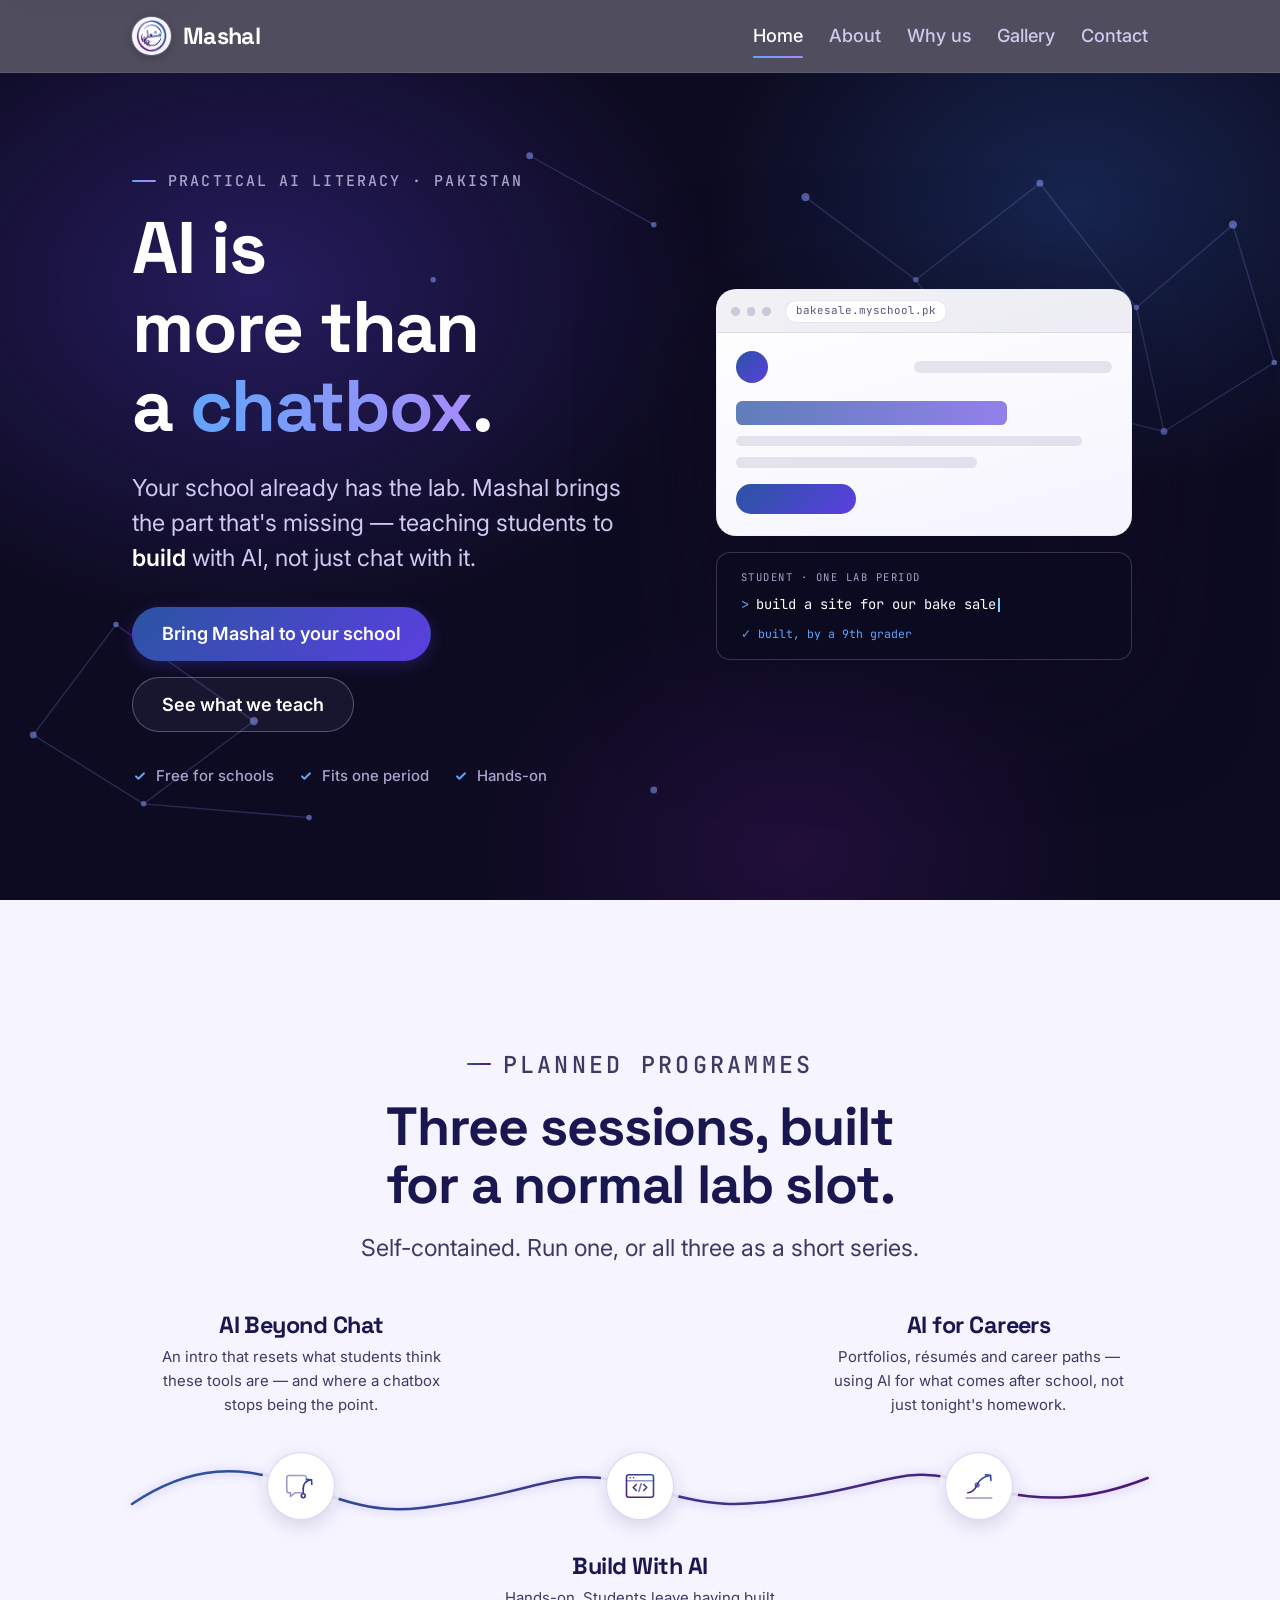
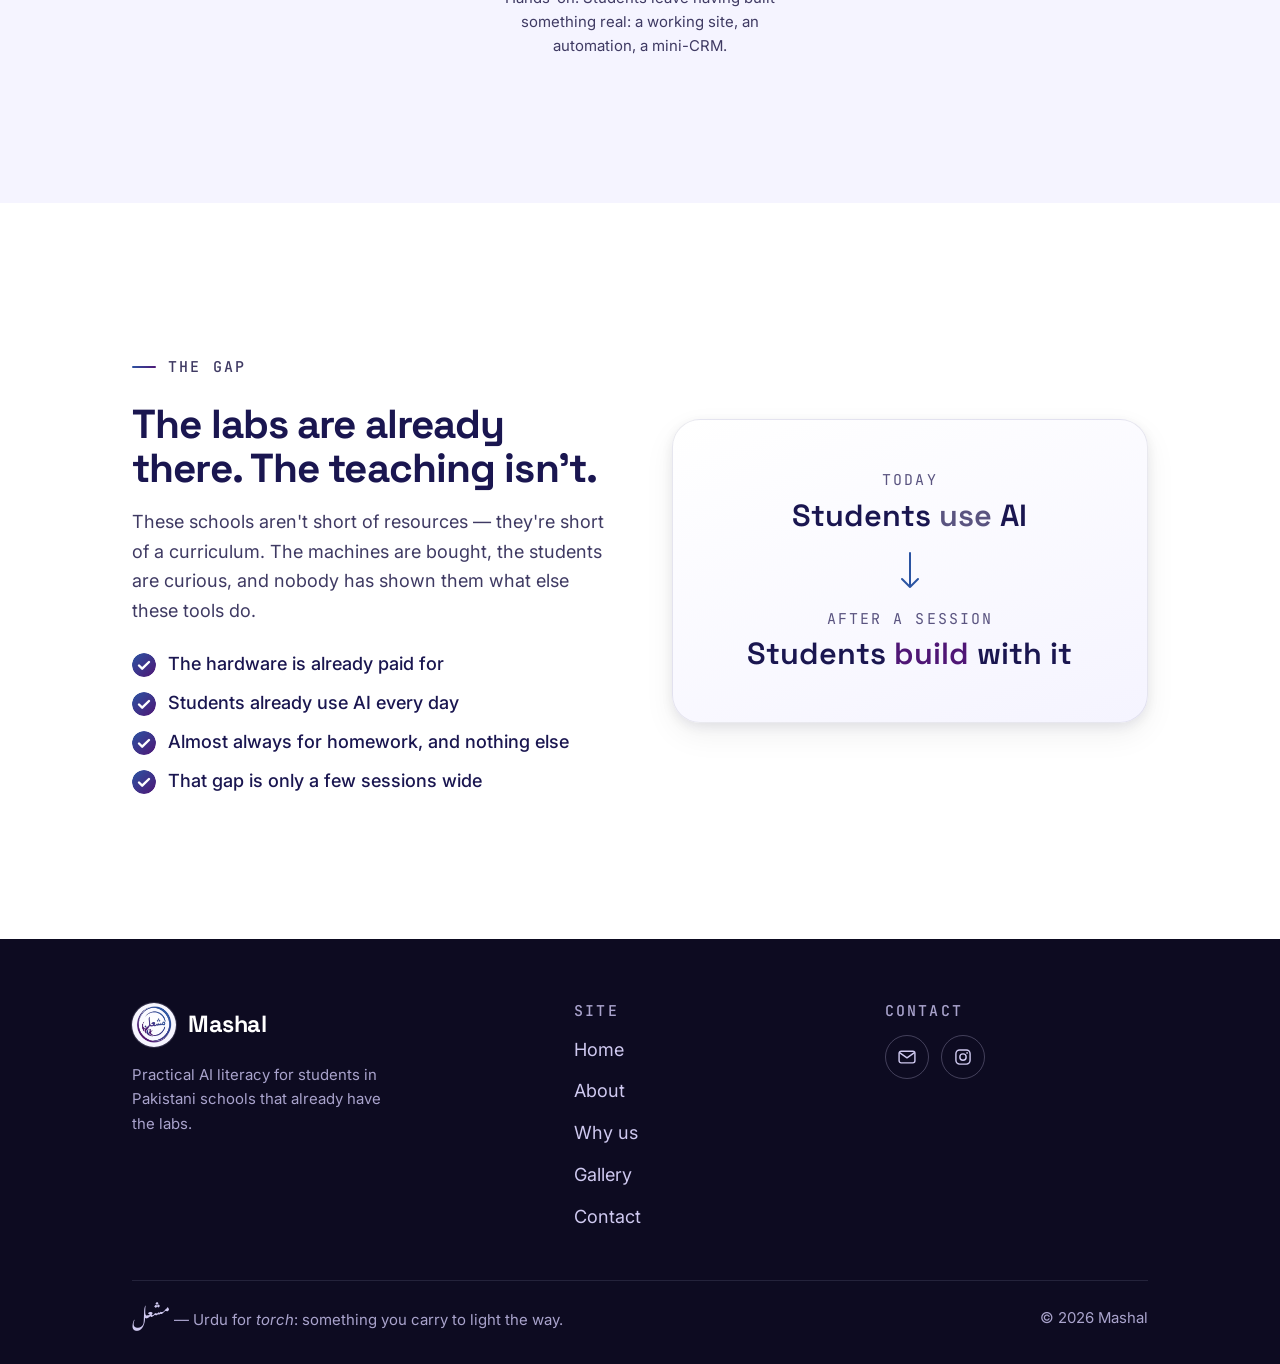
==== commit bd250c17: "Hero builder animation; Why us and Gallery pages - Hero: ring/disc/pills replaced by the builder — a" ====
--- a/index.html
+++ b/index.html
@@ -40,6 +40,8 @@
     <nav class="nav__menu" id="nav-menu" aria-label="Main">
       <a class="nav__link" href="index.html" aria-current="page">Home</a>
       <a class="nav__link" href="about.html">About</a>
+      <a class="nav__link" href="why-us.html">Why us</a>
+      <a class="nav__link" href="gallery.html">Gallery</a>
       <a class="nav__link" href="contact.html">Contact</a>
     </nav>
   </div>
@@ -112,29 +114,32 @@
         </ul>
       </div>
 
-      <!-- Ring + logo + floating pills. The ring draws itself in on load; the
-           mark and pills then float gently so the page is never fully static. -->
-      <div class="hero__mark" id="hero-mark">
-        <svg class="ring" viewBox="0 0 200 200" aria-hidden="true" focusable="false">
-          <defs>
-            <linearGradient id="ring-gradient" x1="0" y1="0" x2="1" y2="1">
-              <stop offset="0%" stop-color="#60A5FA"/>
-              <stop offset="100%" stop-color="#A78BFA"/>
-            </linearGradient>
-          </defs>
-          <circle class="ring__track" cx="100" cy="100" r="95"/>
-          <circle class="ring__stroke" cx="100" cy="100" r="95" pathLength="1" stroke="url(#ring-gradient)"/>
-        </svg>
-
-        <span class="logo-disc hero__disc">
-          <img src="assets/images/logo-transparent.png"
-               alt="Mashal — the word مشعل in Urdu calligraphy inside a circular ring"
-               width="546" height="546" fetchpriority="high">
-        </span>
-
-        <span class="pill pill--1" aria-hidden="true">Build a real site</span>
-        <span class="pill pill--2" aria-hidden="true">Automate a task</span>
-        <span class="pill pill--3" aria-hidden="true">Find a career path</span>
+      <!-- The builder: a student's prompt types itself out and a mini website
+           assembles block by block above it, on a loop — the pitch, shown
+           rather than decorated. Purely decorative for AT; the copy carries
+           the message. Static end-state without JS or with reduced motion. -->
+      <div class="hero__visual" id="hero-visual" aria-hidden="true">
+        <div class="builder">
+          <div class="builder__site">
+            <div class="builder__bar">
+              <span class="builder__dot"></span><span class="builder__dot"></span><span class="builder__dot"></span>
+              <span class="builder__url">bakesale.myschool.pk</span>
+            </div>
+            <div class="builder__canvas">
+              <span class="b-el b-el--logo"></span>
+              <span class="b-el b-el--nav"></span>
+              <span class="b-el b-el--head"></span>
+              <span class="b-el b-el--line"></span>
+              <span class="b-el b-el--line b-el--short"></span>
+              <span class="b-el b-el--btn"></span>
+            </div>
+          </div>
+          <div class="builder__prompt">
+            <span class="builder__label">student · one lab period</span>
+            <p class="builder__cmdline"><span class="builder__cmd">build a site for our bake sale</span><span class="builder__caret"></span></p>
+            <p class="builder__done">✓ built, by a 9th grader</p>
+          </div>
+        </div>
       </div>
 
     </div>
@@ -253,6 +258,8 @@
         <ul class="footer__list">
           <li><a href="index.html">Home</a></li>
           <li><a href="about.html">About</a></li>
+          <li><a href="why-us.html">Why us</a></li>
+          <li><a href="gallery.html">Gallery</a></li>
           <li><a href="contact.html">Contact</a></li>
         </ul>
       </nav>
--- a/css/main.css
+++ b/css/main.css
@@ -188,6 +188,15 @@
   padding-bottom: 2px;
 }
 .link:hover { background-size: 100% 1.5px; }
+
+/* Quiet closing line under a section's cards — a nudge, not a banner. */
+.section-close {
+  margin-top: var(--space-2xl);
+  text-align: center;
+  font-size: var(--step-0);
+  color: var(--text-body);
+}
+.section-close .link { margin-left: 0.35em; }
 
 /* ==========================================================================
    Cards — the workhorse. Detail lives in cards, not paragraphs.
--- a/css/home.css
+++ b/css/home.css
@@ -73,67 +73,169 @@
           mask: url("data:image/svg+xml,%3Csvg xmlns='http://www.w3.org/2000/svg' viewBox='0 0 24 24'%3E%3Cpath d='M6 12.5l3.6 3.6L18 8' fill='none' stroke='%23000' stroke-width='3' stroke-linecap='round' stroke-linejoin='round'/%3E%3C/svg%3E") center / contain no-repeat;
 }
 
-/* ---- Mark: ring + disc + pills ----------------------------------------- */
-.hero__mark {
+/* ==========================================================================
+   The builder — a student prompt "types" and a mini site assembles above it,
+   looping forever. Every animated element shares one BUILD-cycle duration so
+   the whole scene stays in sync; each defines its own phase inside it.
+
+   Base styles below are the FINISHED state: no-JS visitors and reduced-motion
+   users see a complete static mock, never a blank card.
+   ========================================================================== */
+.hero__visual {
+  width: min(100%, 26rem);
+  margin-inline: auto;
+}
+.builder {
+  display: grid;
+  gap: var(--space-md);
+  filter: drop-shadow(0 24px 60px rgba(13, 11, 33, 0.55));
+}
+
+/* ---- The mini site ------------------------------------------------------ */
+.builder__site {
+  background: linear-gradient(165deg, #FFFFFF, var(--bg-tint));
+  border: 1px solid rgba(207, 201, 240, 0.28);
+  border-radius: var(--radius-lg);
+  overflow: hidden;
+}
+.builder__bar {
+  display: flex;
+  align-items: center;
+  gap: 0.4rem;
+  padding: 0.6rem 0.9rem;
+  background: rgba(26, 22, 80, 0.06);
+  border-bottom: 1px solid rgba(26, 22, 80, 0.08);
+}
+.builder__dot { width: 0.55rem; height: 0.55rem; border-radius: 50%; background: rgba(26, 22, 80, 0.18); }
+.builder__url {
+  margin-left: 0.5rem;
+  padding: 0.15em 0.9em;
+  font-family: var(--font-mono);
+  font-size: 0.68rem;
+  color: var(--text-muted);
+  background: #FFFFFF;
+  border: 1px solid rgba(26, 22, 80, 0.1);
+  border-radius: var(--radius-pill);
+}
+.builder__canvas {
   position: relative;
-  display: grid; place-items: center;
-  width: min(100%, 25rem);
-  aspect-ratio: 1;
-  margin-inline: auto;
-}
-
-.ring { position: absolute; inset: 0; width: 100%; height: 100%; overflow: visible; }
-.ring__track { fill: none; stroke: rgba(207, 201, 240, 0.10); stroke-width: 1.5; }
-.ring__stroke {
-  fill: none;
-  stroke-width: 2.5;
-  stroke-linecap: round;
-  stroke-dasharray: 1;
-  stroke-dashoffset: 1;   /* hidden until drawn; starts at 12 o'clock */
-  transform: rotate(-90deg);
-  transform-origin: 50% 50%;
-  filter: drop-shadow(0 0 6px rgba(139, 122, 250, 0.55));
-}
-
-.hero__disc {
-  width: 66%;
-  box-shadow:
-    0 0 0 1px rgba(207, 201, 240, 0.16),
-    0 18px 60px rgba(13, 11, 33, 0.6),
-    0 0 90px rgba(91, 63, 224, 0.22);
-}
-.hero__disc img { width: 84%; height: 84%; }
-
-/* Floating labels — what a student actually walks out having done. */
-.pill {
-  position: absolute;
-  padding: 0.55em 1em;
-  background: rgba(255, 255, 255, 0.97);
-  color: var(--text-ink);
-  font-size: var(--step--1);
-  font-weight: var(--fw-semibold);
+  display: grid;
+  grid-template-columns: auto 1fr;
+  gap: 0.7rem 0.9rem;
+  padding: 1.1rem 1.2rem 1.3rem;
+  min-height: 11rem;
+  align-content: start;
+}
+
+/* Skeleton elements of the site being built. */
+.b-el { border-radius: 0.4rem; background: rgba(26, 22, 80, 0.1); }
+.b-el--logo { width: 2rem; height: 2rem; border-radius: 50%; background: var(--cta-gradient); }
+.b-el--nav  { height: 0.7rem; align-self: center; width: 60%; justify-self: end; }
+.b-el--head {
+  grid-column: 1 / -1;
+  height: 1.5rem;
+  width: 72%;
+  margin-top: 0.4rem;
+  background: linear-gradient(90deg, rgba(43, 84, 162, 0.75), rgba(91, 63, 224, 0.65));
+}
+.b-el--line { grid-column: 1 / -1; height: 0.65rem; width: 92%; }
+.b-el--short { width: 64%; }
+.b-el--btn {
+  grid-column: 1 / -1;
+  width: 7.5rem;
+  height: 1.9rem;
+  margin-top: 0.3rem;
+  border-radius: var(--radius-pill);
+  background: var(--cta-gradient);
+}
+
+/* ---- The prompt card ----------------------------------------------------- */
+.builder__prompt {
+  background: rgba(13, 11, 33, 0.92);
+  border: 1px solid rgba(207, 201, 240, 0.22);
+  border-radius: var(--radius-md);
+  padding: var(--space-md) var(--space-lg);
+}
+.builder__label {
+  display: block;
+  font-family: var(--font-mono);
+  font-size: 0.66rem;
+  letter-spacing: var(--tracking-label);
+  text-transform: uppercase;
+  color: var(--text-on-dark-muted);
+  margin-bottom: 0.45rem;
+}
+.builder__cmdline {
+  display: flex;
+  align-items: center;
+  font-family: var(--font-mono);
+  font-size: clamp(0.72rem, 0.6rem + 0.5vw, 0.86rem);
+  color: var(--text-on-dark);
   white-space: nowrap;
-  border-radius: var(--radius-pill);
-  box-shadow: 0 10px 30px rgba(13, 11, 33, 0.45);
-  z-index: 2;
-}
-.pill--1 { top: 6%; left: -6%; }
-.pill--2 { bottom: 20%; right: -8%; }
-.pill--3 { bottom: -2%; left: 8%; }
-
-/* ---- Ambient motion ----------------------------------------------------- */
-/* Runs continuously once the load sequence has finished, so the hero keeps a
-   slow pulse of life instead of freezing after one moment. */
-.js .hero.is-ready .hero__disc,
-.hero.is-settled .hero__disc { animation: floaty 7s var(--ease-in-out) 1.9s infinite; }
-.js .hero.is-ready .pill--1, .hero.is-settled .pill--1 { animation: floaty 5.4s var(--ease-in-out) 1.9s infinite; }
-.js .hero.is-ready .pill--2, .hero.is-settled .pill--2 { animation: floaty 6.2s var(--ease-in-out) 2.3s infinite; }
-.js .hero.is-ready .pill--3, .hero.is-settled .pill--3 { animation: floaty 5.8s var(--ease-in-out) 2.1s infinite; }
+}
+.builder__cmdline::before { content: ">"; margin-right: 0.5em; color: var(--blue-on-dark); }
+.builder__cmd {
+  display: inline-block;
+  overflow: hidden;
+  white-space: nowrap;
+  max-width: 30ch;          /* the full sentence; typing animates this */
+}
+.builder__caret {
+  width: 2px; height: 1.05em;
+  margin-left: 2px;
+  background: var(--cyan-on-dark);
+  flex: none;
+}
+.builder__done {
+  font-family: var(--font-mono);
+  font-size: 0.72rem;
+  color: var(--blue-on-dark);
+  margin-top: 0.5rem;
+}
+
+/* ---- Choreography (JS present + hero started only) ----------------------- */
+/* One shared cycle keeps all pieces locked together. */
+.js .hero.is-ready .builder,
+.hero.is-settled .builder { animation: floaty 8s var(--ease-in-out) 2.4s infinite; }
+
+.js .hero.is-ready .builder__cmd     { animation: b-type var(--build-cycle, 9.5s) infinite; }
+.js .hero.is-ready .builder__caret   { animation: b-caret 0.9s steps(1) infinite; }
+.js .hero.is-ready .builder__done    { animation: b-done var(--build-cycle, 9.5s) var(--ease-out) infinite; }
+.js .hero.is-ready .b-el             { animation: b-in var(--build-cycle, 9.5s) var(--ease-out) infinite; }
+/* Stagger via per-element phase custom property read inside the keyframes
+   trick doesn't exist in CSS — so each element gets its own keyframes slot. */
+.js .hero.is-ready .b-el--logo  { animation-name: b-in-1; }
+.js .hero.is-ready .b-el--nav   { animation-name: b-in-2; }
+.js .hero.is-ready .b-el--head  { animation-name: b-in-3; }
+.js .hero.is-ready .b-el--line:not(.b-el--short) { animation-name: b-in-4; }
+.js .hero.is-ready .b-el--short { animation-name: b-in-5; }
+.js .hero.is-ready .b-el--btn   { animation-name: b-in-6; }
+
+/* Typing: 5%->30% of the cycle, one character per step. */
+@keyframes b-type {
+  0%, 5%     { max-width: 0; }
+  5.01%      { max-width: 0; animation-timing-function: steps(30, end); }
+  30%, 92%   { max-width: 30ch; }
+  96%, 100%  { max-width: 30ch; opacity: 0; }
+}
+@keyframes b-caret { 0%, 49% { opacity: 1; } 50%, 100% { opacity: 0; } }
+@keyframes b-done {
+  0%, 33%    { opacity: 0; transform: translateY(4px); }
+  38%, 90%   { opacity: 1; transform: none; }
+  96%, 100%  { opacity: 0; }
+}
+/* Site pieces land one after another while the "build" runs. */
+@keyframes b-in-1 { 0%, 36% { opacity: 0; transform: translateY(8px); } 41%, 90% { opacity: 1; transform: none; } 96%, 100% { opacity: 0; } }
+@keyframes b-in-2 { 0%, 41% { opacity: 0; transform: translateY(8px); } 46%, 90% { opacity: 1; transform: none; } 96%, 100% { opacity: 0; } }
+@keyframes b-in-3 { 0%, 47% { opacity: 0; transform: translateY(8px); } 53%, 90% { opacity: 1; transform: none; } 96%, 100% { opacity: 0; } }
+@keyframes b-in-4 { 0%, 54% { opacity: 0; transform: translateY(8px); } 60%, 90% { opacity: 1; transform: none; } 96%, 100% { opacity: 0; } }
+@keyframes b-in-5 { 0%, 60% { opacity: 0; transform: translateY(8px); } 66%, 90% { opacity: 1; transform: none; } 96%, 100% { opacity: 0; } }
+@keyframes b-in-6 { 0%, 66% { opacity: 0; transform: translateY(8px); } 72%, 90% { opacity: 1; transform: none; } 96%, 100% { opacity: 0; } }
 
 /* ---- Load sequence ------------------------------------------------------ */
 /* Only hide when JS is present to un-hide it. */
-.js .hero-seq, .js .pill { opacity: 0; }
-.js .hero-seq { transform: translateY(0.9rem); }
+.js .hero-seq { opacity: 0; transform: translateY(0.9rem); }
+.js .hero__visual { opacity: 0; }
 
 .js .hero.is-ready .hero-seq {
   animation: hero-in var(--dur-slow) var(--ease-out) var(--seq-delay, 0ms) forwards;
@@ -142,26 +244,9 @@
   from { opacity: 0; transform: translateY(0.9rem); }
   to   { opacity: 1; transform: none; }
 }
-
-.js .hero.is-ready .ring__stroke { animation: ring-draw var(--dur-ring) var(--ease-in-out) forwards; }
-@keyframes ring-draw { from { stroke-dashoffset: 1; } to { stroke-dashoffset: 0; } }
-
-/* The disc settles in, then hands over to the ambient float above. */
-.js .hero.is-ready .hero__disc {
-  animation: disc-in 900ms var(--ease-out) 240ms backwards,
-             floaty 7s var(--ease-in-out) 1.9s infinite;
-}
-@keyframes disc-in {
-  from { opacity: 0; transform: scale(0.94); }
-  to   { opacity: 1; transform: scale(1); }
-}
-
-/* Pills pop after the copy, then float. */
-.js .hero.is-ready .pill--1 { animation: pill-in 520ms var(--ease-out) 1500ms forwards, floaty 5.4s var(--ease-in-out) 2.1s infinite; }
-.js .hero.is-ready .pill--2 { animation: pill-in 520ms var(--ease-out) 1620ms forwards, floaty 6.2s var(--ease-in-out) 2.3s infinite; }
-.js .hero.is-ready .pill--3 { animation: pill-in 520ms var(--ease-out) 1740ms forwards, floaty 5.8s var(--ease-in-out) 2.5s infinite; }
-@keyframes pill-in {
-  from { opacity: 0; transform: translateY(0.6rem) scale(0.92); }
+.js .hero.is-ready .hero__visual { animation: visual-in 800ms var(--ease-out) 250ms forwards; }
+@keyframes visual-in {
+  from { opacity: 0; transform: translateY(1rem) scale(0.97); }
   to   { opacity: 1; transform: none; }
 }
 
@@ -340,28 +425,31 @@
    ========================================================================== */
 @media (max-width: 61.99em) {
   .hero__inner { grid-template-columns: 1fr; justify-items: center; text-align: center; }
-  .hero__mark { grid-row: 1; width: min(70vw, 18rem); margin-bottom: var(--space-xl); }
+  .hero__visual { grid-row: 1; width: min(80vw, 22rem); margin-bottom: var(--space-xl); }
   .hero__copy { grid-row: 2; }
   .hero__lede { margin-inline: auto; }
   .hero__actions, .hero__trust { justify-content: center; }
+  /* Keep the prompt card's text readable inside its own edges. */
+  .builder__prompt { text-align: left; }
 }
 
 @media (max-width: 35.99em) {
-  .hero__mark { width: min(62vw, 14rem); }
+  .hero__visual { width: min(88vw, 19rem); }
   .hero__actions { flex-direction: column; align-items: stretch; width: 100%; }
   .hero__actions .btn { width: 100%; }
   .hero__trust { gap: var(--space-md); }
-  /* Pills would collide with the copy at this width. */
-  .pill--1 { left: -4%; top: 2%; }
-  .pill--2 { right: -4%; }
-  .pill--3 { display: none; }
 }
 
 @media (prefers-reduced-motion: reduce) {
-  /* Ambient float is the first thing to go — it never stops, so it is the
-     most intrusive for anyone who asked for less motion. */
-  .hero__disc, .pill, .js .hero.is-ready .hero__disc,
-  .js .hero.is-ready .pill--1, .js .hero.is-ready .pill--2, .js .hero.is-ready .pill--3 {
+  /* The builder loop never stops, so it's the first thing to go — show the
+     finished static mock instead. Base styles ARE the finished state. */
+  .builder, .builder__cmd, .builder__caret, .builder__done, .b-el,
+  .js .hero__visual,
+  .js .hero.is-ready .builder,
+  .js .hero.is-ready .builder__cmd,
+  .js .hero.is-ready .builder__caret,
+  .js .hero.is-ready .builder__done,
+  .js .hero.is-ready .b-el {
     animation: none !important;
     opacity: 1 !important;
     transform: none !important;
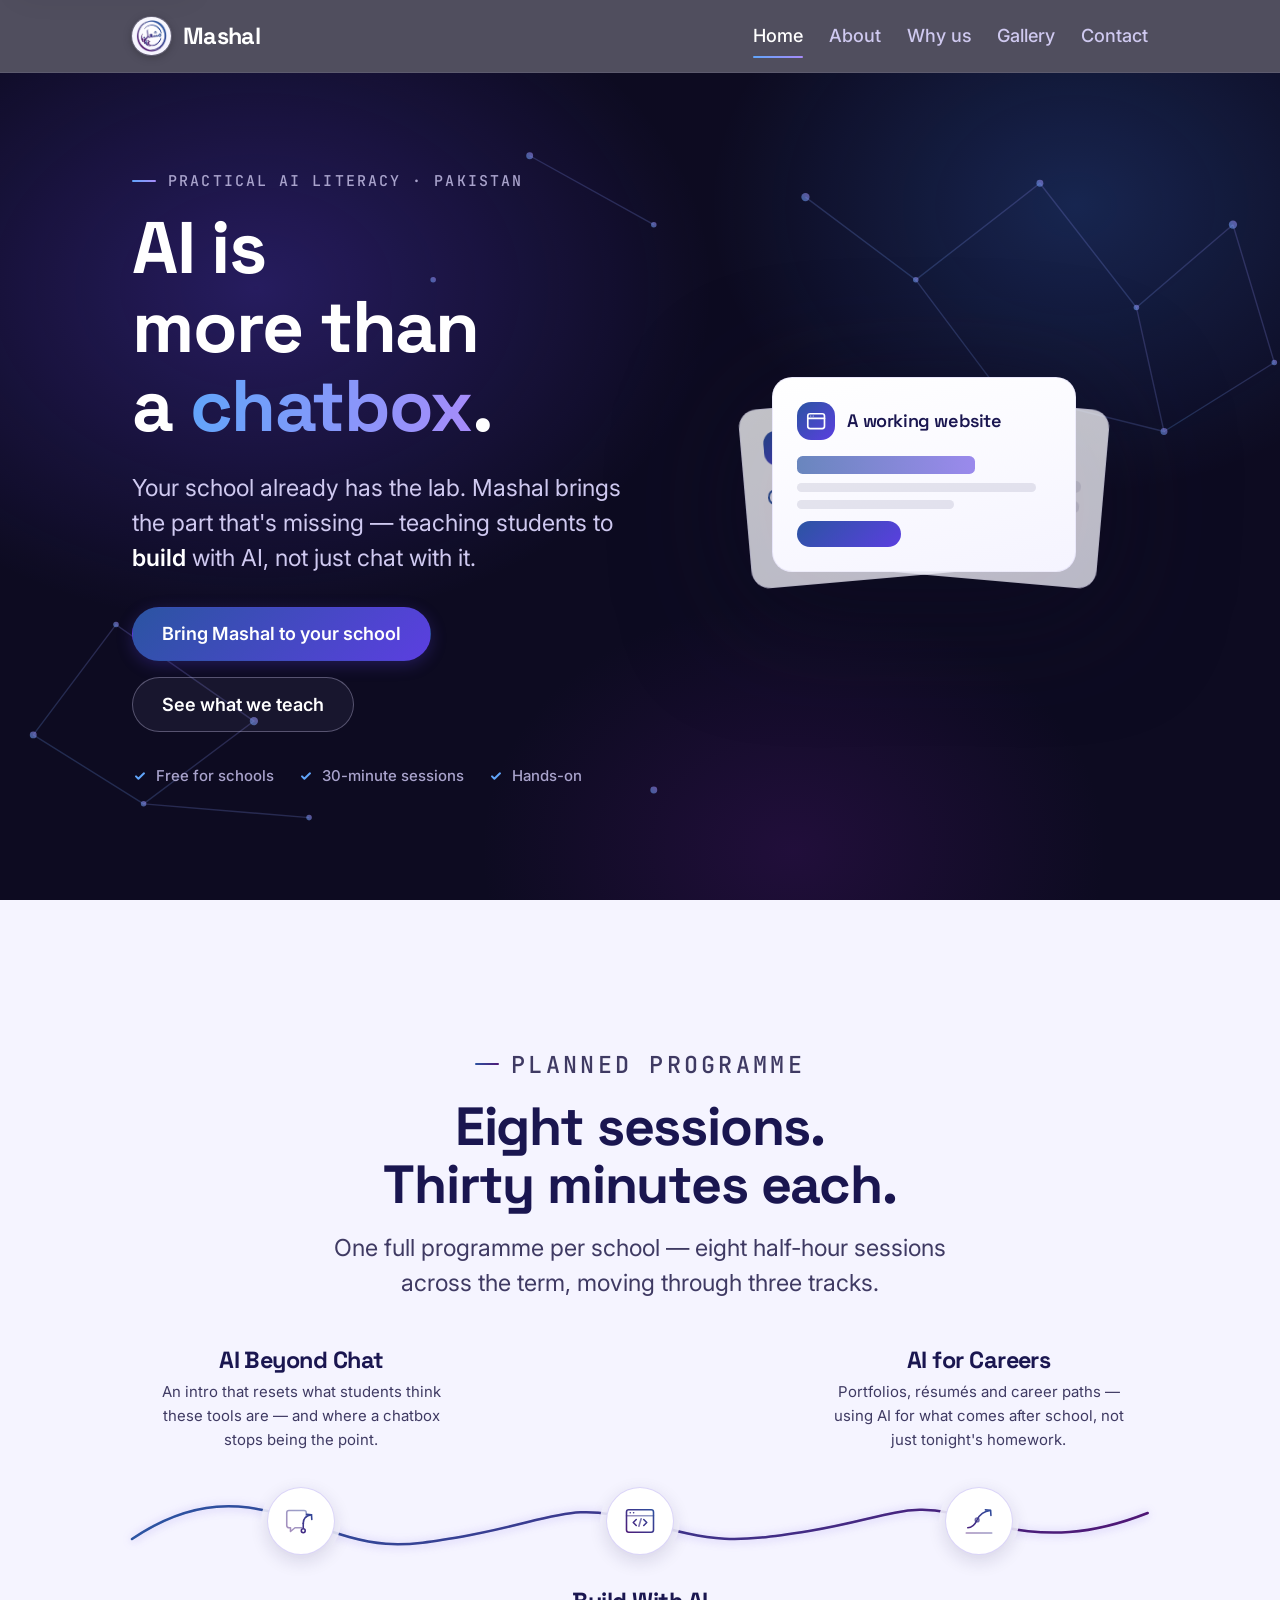
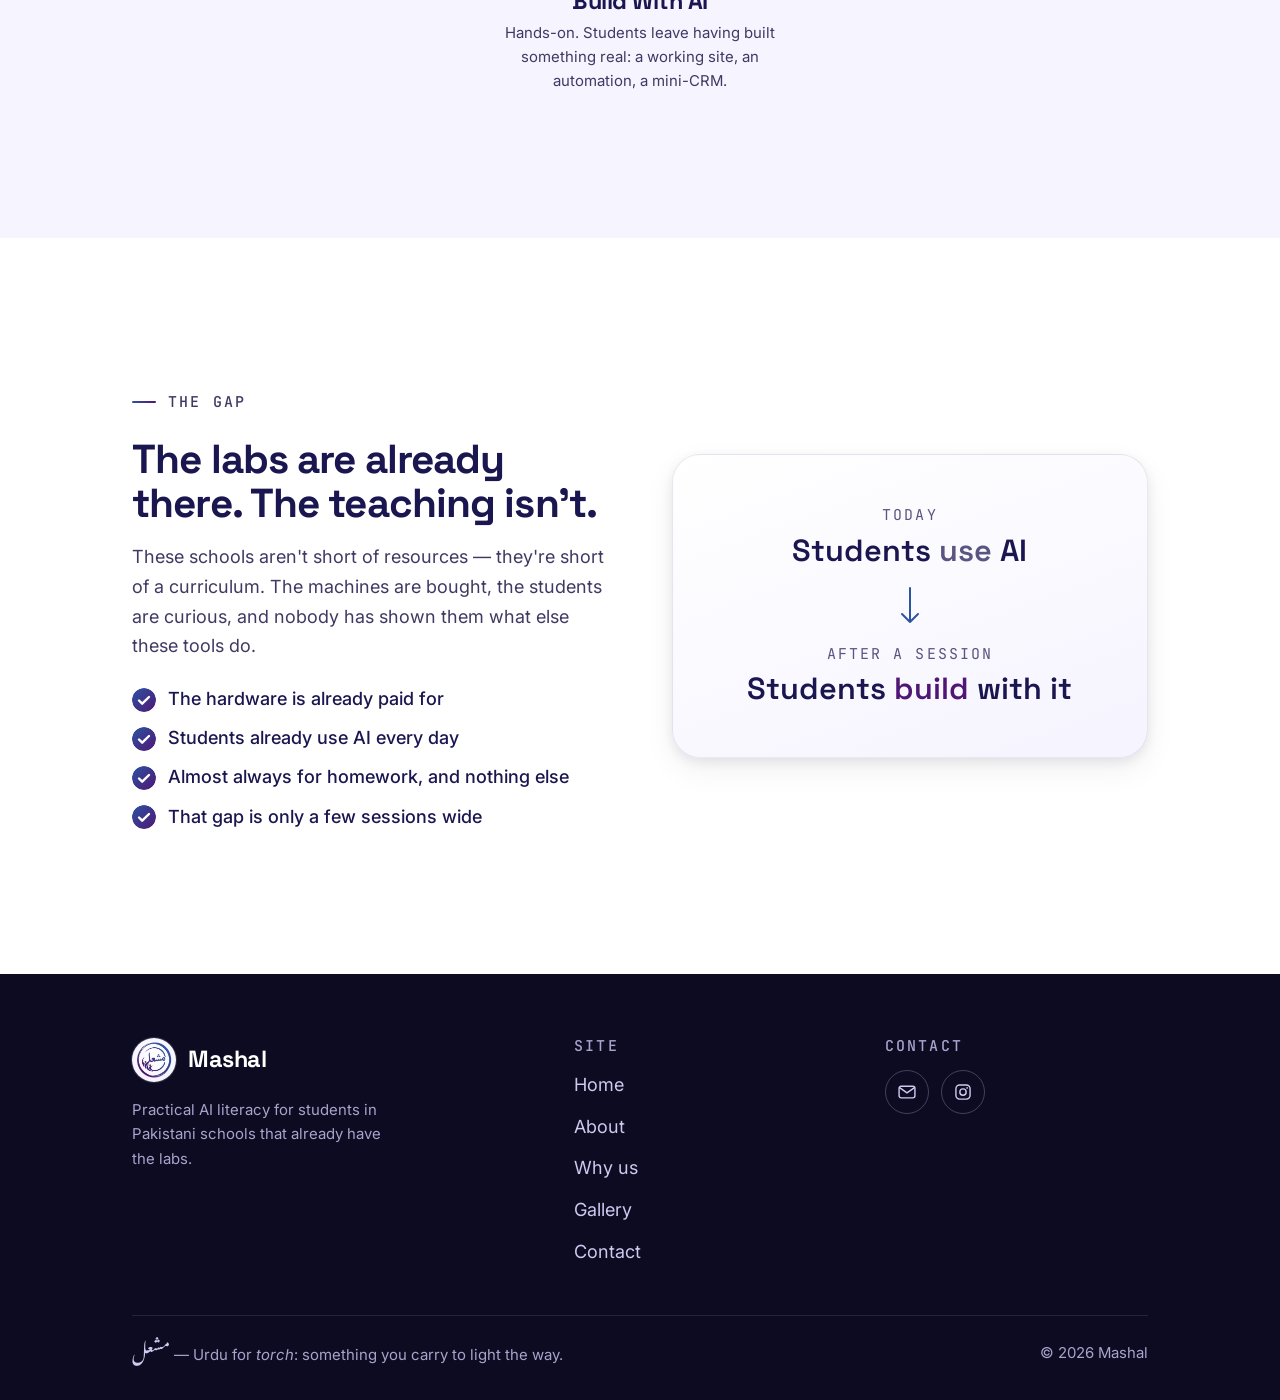
==== commit 04fbdf03: "Hero deck animation; lit path/rail on Why us; 8x30 programme structure - Hero: builder replaced by t" ====
--- a/index.html
+++ b/index.html
@@ -109,35 +109,56 @@
         </div>
         <ul class="hero__trust hero-seq" data-seq="5">
           <li>Free for schools</li>
-          <li>Fits one period</li>
+          <li>30-minute sessions</li>
           <li>Hands-on</li>
         </ul>
       </div>
 
-      <!-- The builder: a student's prompt types itself out and a mini website
-           assembles block by block above it, on a loop — the pitch, shown
-           rather than decorated. Purely decorative for AT; the copy carries
-           the message. Static end-state without JS or with reduced motion. -->
+      <!-- The deck: three cards — the things students walk out having built —
+           take turns at the front of a slowly shuffling hand. Decorative for
+           AT (the copy carries the message); a static fanned deck without JS
+           or under reduced motion. -->
       <div class="hero__visual" id="hero-visual" aria-hidden="true">
-        <div class="builder">
-          <div class="builder__site">
-            <div class="builder__bar">
-              <span class="builder__dot"></span><span class="builder__dot"></span><span class="builder__dot"></span>
-              <span class="builder__url">bakesale.myschool.pk</span>
-            </div>
-            <div class="builder__canvas">
-              <span class="b-el b-el--logo"></span>
-              <span class="b-el b-el--nav"></span>
-              <span class="b-el b-el--head"></span>
-              <span class="b-el b-el--line"></span>
-              <span class="b-el b-el--line b-el--short"></span>
-              <span class="b-el b-el--btn"></span>
-            </div>
-          </div>
-          <div class="builder__prompt">
-            <span class="builder__label">student · one lab period</span>
-            <p class="builder__cmdline"><span class="builder__cmd">build a site for our bake sale</span><span class="builder__caret"></span></p>
-            <p class="builder__done">✓ built, by a 9th grader</p>
+        <div class="deck">
+          <div class="deck-card deck-card--a">
+            <div class="deck-card__head">
+              <span class="deck-card__chip">
+                <svg viewBox="0 0 24 24" fill="none" stroke="currentColor" stroke-width="1.8" stroke-linecap="round" stroke-linejoin="round"><rect x="3" y="4" width="18" height="16" rx="2.5"/><path d="M3 9h18"/><circle cx="6.2" cy="6.5" r="0.6" fill="currentColor" stroke="none"/><circle cx="8.8" cy="6.5" r="0.6" fill="currentColor" stroke="none"/></svg>
+              </span>
+              <span class="deck-card__title">A working website</span>
+            </div>
+            <div class="deck-card__viz">
+              <span class="dz dz--head"></span>
+              <span class="dz dz--line"></span>
+              <span class="dz dz--line dz--short"></span>
+              <span class="dz dz--btn"></span>
+            </div>
+          </div>
+
+          <div class="deck-card deck-card--b">
+            <div class="deck-card__head">
+              <span class="deck-card__chip">
+                <svg viewBox="0 0 24 24" fill="none" stroke="currentColor" stroke-width="1.8" stroke-linecap="round" stroke-linejoin="round"><path d="M13 2 5.5 13.5H11L9.5 22 18 10.5h-5.5z"/></svg>
+              </span>
+              <span class="deck-card__title">An automation</span>
+            </div>
+            <div class="deck-card__viz deck-card__viz--flow">
+              <i class="dz-node"></i><i class="dz-link"></i><i class="dz-node"></i><i class="dz-link"></i><i class="dz-node dz-node--lit"></i>
+            </div>
+          </div>
+
+          <div class="deck-card deck-card--c">
+            <div class="deck-card__head">
+              <span class="deck-card__chip">
+                <svg viewBox="0 0 24 24" fill="none" stroke="currentColor" stroke-width="1.8" stroke-linecap="round" stroke-linejoin="round"><rect x="3" y="4" width="18" height="16" rx="2.5"/><path d="M3 10h18M3 15h18M9.5 10v10"/></svg>
+              </span>
+              <span class="deck-card__title">A mini-CRM</span>
+            </div>
+            <div class="deck-card__viz">
+              <span class="dz dz--row"></span>
+              <span class="dz dz--row"></span>
+              <span class="dz dz--row dz--short"></span>
+            </div>
           </div>
         </div>
       </div>
@@ -149,9 +170,9 @@
   <section class="section section--tint on-light" id="what-we-do">
     <div class="container">
       <div class="section-head reveal">
-        <p class="eyebrow">Planned programmes</p>
-        <h2>Three sessions, built for a normal lab slot.</h2>
-        <p>Self-contained. Run one, or all three as a short series.</p>
+        <p class="eyebrow">Planned programme</p>
+        <h2>Eight sessions. Thirty minutes each.</h2>
+        <p>One full programme per school — eight half-hour sessions across the term, moving through three tracks.</p>
       </div>
 
       <!-- The lit path: three stations along one gradient line that draws
--- a/css/main.css
+++ b/css/main.css
@@ -531,6 +531,179 @@
 }
 
 /* ==========================================================================
+   The lit path — stations on one gradient line that draws itself in.
+   Shared component: home's programme tracks and why-us's student benefits.
+   Desktop: horizontal line through the middle row of a 3-column grid; text
+   alternates above (s1, s3) and below (s2). Mobile: the line turns vertical
+   down the left edge and stations hang off it.
+   ========================================================================== */
+.path {
+  display: grid;
+  grid-template-columns: repeat(3, 1fr);
+  grid-template-rows: auto 7.5rem auto;
+  /* No column gap: the SVG spans the full row, so station markers only land
+     exactly on the curve's 1/6, 3/6, 5/6 crossings when each column is exactly
+     one third of the width. Text spacing comes from the blocks' own padding. */
+  column-gap: 0;
+  margin-top: var(--space-2xl);
+}
+.path__line {
+  grid-area: 2 / 1 / 3 / 4;
+  width: 100%;
+  height: 100%;
+  overflow: visible;
+}
+.path__track { fill: none; stroke: rgba(26, 22, 80, 0.10); stroke-width: 2; }
+.path__stroke {
+  fill: none;
+  stroke-width: 2.5;
+  stroke-linecap: round;
+  filter: drop-shadow(0 1px 5px rgba(91, 63, 224, 0.35));
+}
+.path__marker {
+  display: grid;
+  place-items: center;
+  align-self: center;
+  justify-self: center;
+  width: 4.25rem;
+  height: 4.25rem;
+  border-radius: 50%;
+  background: var(--surface);
+  border: 1px solid rgba(91, 63, 224, 0.22);
+  box-shadow: 0 6px 18px rgba(26, 22, 80, 0.14), 0 0 0 6px rgba(245, 244, 255, 0.9);
+  z-index: 1;
+}
+.path__marker img { width: 55%; height: 55%; }
+.path__marker--s1 { grid-area: 2 / 1; }
+.path__marker--s2 { grid-area: 2 / 2; }
+.path__marker--s3 { grid-area: 2 / 3; }
+
+.path__text {
+  text-align: center;
+  max-width: 30ch;
+  justify-self: center;
+  padding-inline: var(--space-md);
+}
+.path__text h3 { font-size: var(--step-1); margin-bottom: var(--space-xs); }
+.path__text p { color: var(--text-body); font-size: var(--step--1); line-height: 1.6; }
+.path__text--s1 { grid-area: 1 / 1; align-self: end; padding-bottom: var(--space-xs); }
+.path__text--s2 { grid-area: 3 / 2; align-self: start; padding-top: var(--space-xs); }
+.path__text--s3 { grid-area: 1 / 3; align-self: end; padding-bottom: var(--space-xs); }
+
+/* Draw-in choreography (only when JS will add .is-visible). */
+.js .path .path__stroke { stroke-dasharray: 1; stroke-dashoffset: 1; }
+.js .path.is-visible .path__stroke {
+  animation: path-draw 1.8s var(--ease-in-out) 0.2s forwards;
+}
+@keyframes path-draw { from { stroke-dashoffset: 1; } to { stroke-dashoffset: 0; } }
+
+.js .path .path__marker { opacity: 0; transform: scale(0.4); }
+.js .path.is-visible .path__marker { animation: station-pop 0.55s var(--ease-out) forwards; }
+.js .path.is-visible .path__marker--s1 { animation-delay: 0.45s; }
+.js .path.is-visible .path__marker--s2 { animation-delay: 0.95s; }
+.js .path.is-visible .path__marker--s3 { animation-delay: 1.45s; }
+@keyframes station-pop {
+  from { opacity: 0; transform: scale(0.4); }
+  60%  { transform: scale(1.08); }
+  to   { opacity: 1; transform: scale(1); }
+}
+
+.js .path .path__text { opacity: 0; transform: translateY(0.6rem); }
+.js .path.is-visible .path__text { animation: text-in 0.6s var(--ease-out) forwards; }
+.js .path.is-visible .path__text--s1 { animation-delay: 0.6s; }
+.js .path.is-visible .path__text--s2 { animation-delay: 1.1s; }
+.js .path.is-visible .path__text--s3 { animation-delay: 1.6s; }
+@keyframes text-in {
+  from { opacity: 0; transform: translateY(0.6rem); }
+  to   { opacity: 1; transform: none; }
+}
+
+@media (max-width: 47.99em) {
+  .path {
+    position: relative;
+    grid-template-columns: 3.5rem 1fr;
+    grid-template-rows: none;
+    grid-auto-rows: auto;
+    column-gap: var(--space-md);
+    row-gap: var(--space-xl);
+  }
+  .path__line { display: none; }
+  .path::before {
+    content: "";
+    position: absolute;
+    left: calc(1.75rem - 1px);
+    top: 1.25rem;
+    bottom: 1.25rem;
+    width: 2px;
+    border-radius: 2px;
+    background: linear-gradient(180deg, var(--brand-blue), var(--brand-purple));
+  }
+  .path__marker { width: 3.5rem; height: 3.5rem; align-self: start; }
+  .path__marker--s1 { grid-area: 1 / 1; }
+  .path__text--s1   { grid-area: 1 / 2; }
+  .path__marker--s2 { grid-area: 2 / 1; }
+  .path__text--s2   { grid-area: 2 / 2; }
+  .path__marker--s3 { grid-area: 3 / 1; }
+  .path__text--s3   { grid-area: 3 / 2; }
+  .path__text {
+    text-align: left;
+    justify-self: start;
+    align-self: center;
+    max-width: none;
+    padding: 0;
+  }
+}
+
+/* ==========================================================================
+   The lit rail — the path's vertical sibling, at every viewport width.
+   A gradient line runs down the left; stations hang off it. Used where a
+   top-to-bottom read suits the content (why-us's "what it asks of you").
+   ========================================================================== */
+.rail {
+  position: relative;
+  display: grid;
+  grid-template-columns: 4.25rem 1fr;
+  column-gap: var(--space-lg);
+  row-gap: var(--space-2xl);
+  max-width: 44rem;
+  margin-inline: auto;
+  margin-top: var(--space-2xl);
+}
+.rail::before {
+  content: "";
+  position: absolute;
+  left: calc(2.125rem - 1px);
+  top: 1.5rem;
+  bottom: 1.5rem;
+  width: 2px;
+  border-radius: 2px;
+  background: linear-gradient(180deg, var(--brand-blue), var(--brand-purple));
+  opacity: 0.85;
+}
+.rail__marker {
+  display: grid;
+  place-items: center;
+  width: 4.25rem;
+  height: 4.25rem;
+  border-radius: 50%;
+  background: var(--surface);
+  border: 1px solid rgba(91, 63, 224, 0.22);
+  box-shadow: 0 6px 18px rgba(26, 22, 80, 0.14), 0 0 0 6px rgba(245, 244, 255, 0.9);
+  z-index: 1;
+  align-self: start;
+}
+.rail__marker img { width: 55%; height: 55%; }
+.rail__text { align-self: center; min-width: 0; }
+.rail__text h3 { font-size: var(--step-1); margin-bottom: var(--space-xs); }
+.rail__text p { color: var(--text-body); font-size: var(--step--1); line-height: 1.6; max-width: 52ch; }
+
+@media (max-width: 35.99em) {
+  .rail { grid-template-columns: 3.5rem 1fr; column-gap: var(--space-md); }
+  .rail::before { left: calc(1.75rem - 1px); }
+  .rail__marker { width: 3.5rem; height: 3.5rem; }
+}
+
+/* ==========================================================================
    Constellation — faint node-and-line network on the dark heroes.
    Decorative only (aria-hidden): reads as "AI", and as the brand's own story
    of points of light in the dark. Kept at whisper opacity so text contrast
--- a/css/home.css
+++ b/css/home.css
@@ -1,5 +1,6 @@
 /* ==========================================================================
    Mashal — Home
+   (The lit path component lives in main.css — why-us.html uses it too.)
    ========================================================================== */
 
 /* ==========================================================================
@@ -74,163 +75,118 @@
 }
 
 /* ==========================================================================
-   The builder — a student prompt "types" and a mini site assembles above it,
-   looping forever. Every animated element shares one BUILD-cycle duration so
-   the whole scene stays in sync; each defines its own phase inside it.
-
-   Base styles below are the FINISHED state: no-JS visitors and reduced-motion
-   users see a complete static mock, never a blank card.
+   The deck — three outcome cards taking turns at the front of a slowly
+   shuffling hand. Base styles are the STATIC FAN (a front, b back-left,
+   c back-right): what no-JS and reduced-motion visitors see. The shuffle
+   only runs once the hero says go.
    ========================================================================== */
 .hero__visual {
-  width: min(100%, 26rem);
+  width: min(100%, 24rem);
   margin-inline: auto;
 }
-.builder {
+.deck {
   display: grid;
-  gap: var(--space-md);
+  padding-block: var(--space-lg);        /* room for the fan's spread */
   filter: drop-shadow(0 24px 60px rgba(13, 11, 33, 0.55));
 }
-
-/* ---- The mini site ------------------------------------------------------ */
-.builder__site {
+.deck-card {
+  grid-area: 1 / 1;                       /* all three share one cell */
+  width: min(100%, 19rem);
+  justify-self: center;
   background: linear-gradient(165deg, #FFFFFF, var(--bg-tint));
-  border: 1px solid rgba(207, 201, 240, 0.28);
+  border: 1px solid rgba(207, 201, 240, 0.35);
   border-radius: var(--radius-lg);
-  overflow: hidden;
-}
-.builder__bar {
+  padding: var(--space-lg);
+  will-change: transform, opacity;
+}
+
+/* The static fan — also each card's "home" slot in the shuffle. */
+.deck-card--a { transform: none; opacity: 1; z-index: 3; }
+.deck-card--b { transform: translate(-13%, 7%) scale(0.92) rotate(-5deg); opacity: 0.75; z-index: 1; }
+.deck-card--c { transform: translate(13%, 7%) scale(0.92) rotate(5deg); opacity: 0.75; z-index: 2; }
+
+.deck-card__head {
   display: flex;
   align-items: center;
-  gap: 0.4rem;
-  padding: 0.6rem 0.9rem;
-  background: rgba(26, 22, 80, 0.06);
-  border-bottom: 1px solid rgba(26, 22, 80, 0.08);
-}
-.builder__dot { width: 0.55rem; height: 0.55rem; border-radius: 50%; background: rgba(26, 22, 80, 0.18); }
-.builder__url {
-  margin-left: 0.5rem;
-  padding: 0.15em 0.9em;
-  font-family: var(--font-mono);
-  font-size: 0.68rem;
-  color: var(--text-muted);
-  background: #FFFFFF;
-  border: 1px solid rgba(26, 22, 80, 0.1);
-  border-radius: var(--radius-pill);
-}
-.builder__canvas {
-  position: relative;
-  display: grid;
-  grid-template-columns: auto 1fr;
-  gap: 0.7rem 0.9rem;
-  padding: 1.1rem 1.2rem 1.3rem;
-  min-height: 11rem;
-  align-content: start;
-}
-
-/* Skeleton elements of the site being built. */
-.b-el { border-radius: 0.4rem; background: rgba(26, 22, 80, 0.1); }
-.b-el--logo { width: 2rem; height: 2rem; border-radius: 50%; background: var(--cta-gradient); }
-.b-el--nav  { height: 0.7rem; align-self: center; width: 60%; justify-self: end; }
-.b-el--head {
-  grid-column: 1 / -1;
-  height: 1.5rem;
-  width: 72%;
-  margin-top: 0.4rem;
-  background: linear-gradient(90deg, rgba(43, 84, 162, 0.75), rgba(91, 63, 224, 0.65));
-}
-.b-el--line { grid-column: 1 / -1; height: 0.65rem; width: 92%; }
-.b-el--short { width: 64%; }
-.b-el--btn {
-  grid-column: 1 / -1;
-  width: 7.5rem;
-  height: 1.9rem;
-  margin-top: 0.3rem;
+  gap: var(--space-sm);
+  margin-bottom: var(--space-md);
+}
+.deck-card__chip {
+  display: grid; place-items: center;
+  width: 2.4rem; height: 2.4rem;
+  flex: none;
+  color: #FFFFFF;
+  background: var(--cta-gradient);
+  border-radius: var(--radius-md);
+}
+.deck-card__chip svg { width: 58%; height: 58%; }
+.deck-card__title {
+  font-family: var(--font-display);
+  font-weight: var(--fw-semibold);
+  font-size: var(--step-0);
+  letter-spacing: var(--tracking-tight);
+  color: var(--text-ink);
+}
+
+/* Mini skeleton visualisations — different shape per card. */
+.deck-card__viz { display: grid; gap: 0.55rem; }
+.dz { border-radius: 0.35rem; background: rgba(26, 22, 80, 0.1); }
+.dz--head { height: 1.1rem; width: 70%; background: linear-gradient(90deg, rgba(43, 84, 162, 0.7), rgba(91, 63, 224, 0.6)); }
+.dz--line { height: 0.55rem; width: 94%; }
+.dz--row  { height: 0.8rem;  width: 100%; }
+.dz--short { width: 62%; }
+.dz--btn {
+  height: 1.6rem; width: 6.5rem;
+  margin-top: 0.2rem;
   border-radius: var(--radius-pill);
   background: var(--cta-gradient);
 }
-
-/* ---- The prompt card ----------------------------------------------------- */
-.builder__prompt {
-  background: rgba(13, 11, 33, 0.92);
-  border: 1px solid rgba(207, 201, 240, 0.22);
-  border-radius: var(--radius-md);
-  padding: var(--space-md) var(--space-lg);
-}
-.builder__label {
-  display: block;
-  font-family: var(--font-mono);
-  font-size: 0.66rem;
-  letter-spacing: var(--tracking-label);
-  text-transform: uppercase;
-  color: var(--text-on-dark-muted);
-  margin-bottom: 0.45rem;
-}
-.builder__cmdline {
-  display: flex;
+.deck-card__viz--flow {
+  grid-auto-flow: column;
   align-items: center;
-  font-family: var(--font-mono);
-  font-size: clamp(0.72rem, 0.6rem + 0.5vw, 0.86rem);
-  color: var(--text-on-dark);
-  white-space: nowrap;
-}
-.builder__cmdline::before { content: ">"; margin-right: 0.5em; color: var(--blue-on-dark); }
-.builder__cmd {
-  display: inline-block;
-  overflow: hidden;
-  white-space: nowrap;
-  max-width: 30ch;          /* the full sentence; typing animates this */
-}
-.builder__caret {
-  width: 2px; height: 1.05em;
-  margin-left: 2px;
-  background: var(--cyan-on-dark);
+  justify-content: start;
+  gap: 0;
+  padding-block: 0.55rem;
+}
+.dz-node {
+  width: 1.1rem; height: 1.1rem;
+  border-radius: 50%;
+  border: 2px solid var(--brand-blue);
   flex: none;
 }
-.builder__done {
-  font-family: var(--font-mono);
-  font-size: 0.72rem;
-  color: var(--blue-on-dark);
-  margin-top: 0.5rem;
-}
-
-/* ---- Choreography (JS present + hero started only) ----------------------- */
-/* One shared cycle keeps all pieces locked together. */
-.js .hero.is-ready .builder,
-.hero.is-settled .builder { animation: floaty 8s var(--ease-in-out) 2.4s infinite; }
-
-.js .hero.is-ready .builder__cmd     { animation: b-type var(--build-cycle, 9.5s) infinite; }
-.js .hero.is-ready .builder__caret   { animation: b-caret 0.9s steps(1) infinite; }
-.js .hero.is-ready .builder__done    { animation: b-done var(--build-cycle, 9.5s) var(--ease-out) infinite; }
-.js .hero.is-ready .b-el             { animation: b-in var(--build-cycle, 9.5s) var(--ease-out) infinite; }
-/* Stagger via per-element phase custom property read inside the keyframes
-   trick doesn't exist in CSS — so each element gets its own keyframes slot. */
-.js .hero.is-ready .b-el--logo  { animation-name: b-in-1; }
-.js .hero.is-ready .b-el--nav   { animation-name: b-in-2; }
-.js .hero.is-ready .b-el--head  { animation-name: b-in-3; }
-.js .hero.is-ready .b-el--line:not(.b-el--short) { animation-name: b-in-4; }
-.js .hero.is-ready .b-el--short { animation-name: b-in-5; }
-.js .hero.is-ready .b-el--btn   { animation-name: b-in-6; }
-
-/* Typing: 5%->30% of the cycle, one character per step. */
-@keyframes b-type {
-  0%, 5%     { max-width: 0; }
-  5.01%      { max-width: 0; animation-timing-function: steps(30, end); }
-  30%, 92%   { max-width: 30ch; }
-  96%, 100%  { max-width: 30ch; opacity: 0; }
-}
-@keyframes b-caret { 0%, 49% { opacity: 1; } 50%, 100% { opacity: 0; } }
-@keyframes b-done {
-  0%, 33%    { opacity: 0; transform: translateY(4px); }
-  38%, 90%   { opacity: 1; transform: none; }
-  96%, 100%  { opacity: 0; }
-}
-/* Site pieces land one after another while the "build" runs. */
-@keyframes b-in-1 { 0%, 36% { opacity: 0; transform: translateY(8px); } 41%, 90% { opacity: 1; transform: none; } 96%, 100% { opacity: 0; } }
-@keyframes b-in-2 { 0%, 41% { opacity: 0; transform: translateY(8px); } 46%, 90% { opacity: 1; transform: none; } 96%, 100% { opacity: 0; } }
-@keyframes b-in-3 { 0%, 47% { opacity: 0; transform: translateY(8px); } 53%, 90% { opacity: 1; transform: none; } 96%, 100% { opacity: 0; } }
-@keyframes b-in-4 { 0%, 54% { opacity: 0; transform: translateY(8px); } 60%, 90% { opacity: 1; transform: none; } 96%, 100% { opacity: 0; } }
-@keyframes b-in-5 { 0%, 60% { opacity: 0; transform: translateY(8px); } 66%, 90% { opacity: 1; transform: none; } 96%, 100% { opacity: 0; } }
-@keyframes b-in-6 { 0%, 66% { opacity: 0; transform: translateY(8px); } 72%, 90% { opacity: 1; transform: none; } 96%, 100% { opacity: 0; } }
+.dz-node--lit { background: var(--cta-gradient); border-color: transparent; }
+.dz-link { width: 2.6rem; height: 2px; background: linear-gradient(90deg, var(--brand-blue), var(--brand-purple)); opacity: 0.5; }
+
+/* ---- The shuffle (JS present + hero started only) ------------------------ */
+/* One 12s cycle; each card holds a slot ~a third of it, then glides on.
+   z-index snaps at the keyframes while transform/opacity glide — the snap
+   happens mid-crossing where it reads as the cards passing each other. */
+.js .hero.is-ready .deck-card--a { animation: deck-a 12s var(--ease-in-out) 1.8s infinite; }
+.js .hero.is-ready .deck-card--b { animation: deck-b 12s var(--ease-in-out) 1.8s infinite; }
+.js .hero.is-ready .deck-card--c { animation: deck-c 12s var(--ease-in-out) 1.8s infinite; }
+
+@keyframes deck-a {
+  0%, 27%   { transform: none; opacity: 1; z-index: 3; }
+  33%, 60%  { transform: translate(-13%, 7%) scale(0.92) rotate(-5deg); opacity: 0.75; z-index: 1; }
+  66%, 94%  { transform: translate(13%, 7%) scale(0.92) rotate(5deg); opacity: 0.75; z-index: 2; }
+  100%      { transform: none; opacity: 1; z-index: 3; }
+}
+@keyframes deck-b {
+  0%, 27%   { transform: translate(-13%, 7%) scale(0.92) rotate(-5deg); opacity: 0.75; z-index: 1; }
+  33%, 60%  { transform: translate(13%, 7%) scale(0.92) rotate(5deg); opacity: 0.75; z-index: 2; }
+  66%, 94%  { transform: none; opacity: 1; z-index: 3; }
+  100%      { transform: translate(-13%, 7%) scale(0.92) rotate(-5deg); opacity: 0.75; z-index: 1; }
+}
+@keyframes deck-c {
+  0%, 27%   { transform: translate(13%, 7%) scale(0.92) rotate(5deg); opacity: 0.75; z-index: 2; }
+  33%, 60%  { transform: none; opacity: 1; z-index: 3; }
+  66%, 94%  { transform: translate(-13%, 7%) scale(0.92) rotate(-5deg); opacity: 0.75; z-index: 1; }
+  100%      { transform: translate(13%, 7%) scale(0.92) rotate(5deg); opacity: 0.75; z-index: 2; }
+}
+
+/* The whole hand floats gently, like everything else alive on this site. */
+.js .hero.is-ready .deck,
+.hero.is-settled .deck { animation: floaty 8s var(--ease-in-out) 2.4s infinite; }
 
 /* ---- Load sequence ------------------------------------------------------ */
 /* Only hide when JS is present to un-hide it. */
@@ -255,137 +211,6 @@
 .js .hero-seq[data-seq="3"] { --seq-delay: 1120ms; }
 .js .hero-seq[data-seq="4"] { --seq-delay: 1260ms; }
 .js .hero-seq[data-seq="5"] { --seq-delay: 1400ms; }
-
-/* ==========================================================================
-   The lit path — three programme stations on one gradient line.
-   Desktop: horizontal line through the middle row of a 3-column grid; text
-   alternates above (s1, s3) and below (s2) the line. Mobile: the line turns
-   vertical down the left edge and stations hang off it.
-   ========================================================================== */
-.path {
-  display: grid;
-  grid-template-columns: repeat(3, 1fr);
-  grid-template-rows: auto 7.5rem auto;
-  /* No column gap: the SVG spans the full row, so station markers only land
-     exactly on the curve's 1/6, 3/6, 5/6 crossings when each column is exactly
-     one third of the width. Text spacing comes from the blocks' own padding. */
-  column-gap: 0;
-  margin-top: var(--space-2xl);
-}
-
-/* The SVG occupies the whole middle row, behind the markers. */
-.path__line {
-  grid-area: 2 / 1 / 3 / 4;
-  width: 100%;
-  height: 100%;
-  overflow: visible;
-}
-.path__track { fill: none; stroke: rgba(26, 22, 80, 0.10); stroke-width: 2; }
-.path__stroke {
-  fill: none;
-  stroke-width: 2.5;
-  stroke-linecap: round;
-  filter: drop-shadow(0 1px 5px rgba(91, 63, 224, 0.35));
-}
-
-/* Markers sit on the same middle row, centred where the curve crosses y=50%. */
-.path__marker {
-  display: grid;
-  place-items: center;
-  align-self: center;
-  justify-self: center;
-  width: 4.25rem;
-  height: 4.25rem;
-  border-radius: 50%;
-  background: var(--surface);
-  border: 1px solid rgba(91, 63, 224, 0.22);
-  box-shadow: 0 6px 18px rgba(26, 22, 80, 0.14), 0 0 0 6px rgba(245, 244, 255, 0.9);
-  z-index: 1;
-}
-.path__marker img { width: 55%; height: 55%; }
-.path__marker--s1 { grid-area: 2 / 1; }
-.path__marker--s2 { grid-area: 2 / 2; }
-.path__marker--s3 { grid-area: 2 / 3; }
-
-.path__text {
-  text-align: center;
-  max-width: 30ch;
-  justify-self: center;
-  padding-inline: var(--space-md);
-}
-.path__text h3 { font-size: var(--step-1); margin-bottom: var(--space-xs); }
-.path__text p { color: var(--text-body); font-size: var(--step--1); line-height: 1.6; }
-/* s1 and s3 sit above the line, hugging it; s2 hangs below. */
-.path__text--s1 { grid-area: 1 / 1; align-self: end; padding-bottom: var(--space-xs); }
-.path__text--s2 { grid-area: 3 / 2; align-self: start; padding-top: var(--space-xs); }
-.path__text--s3 { grid-area: 1 / 3; align-self: end; padding-bottom: var(--space-xs); }
-
-/* ---- Draw-in choreography (only when JS will add .is-visible) ------------ */
-.js .path .path__stroke { stroke-dasharray: 1; stroke-dashoffset: 1; }
-.js .path.is-visible .path__stroke {
-  animation: path-draw 1.8s var(--ease-in-out) 0.2s forwards;
-}
-@keyframes path-draw { from { stroke-dashoffset: 1; } to { stroke-dashoffset: 0; } }
-
-.js .path .path__marker { opacity: 0; transform: scale(0.4); }
-.js .path.is-visible .path__marker { animation: station-pop 0.55s var(--ease-out) forwards; }
-.js .path.is-visible .path__marker--s1 { animation-delay: 0.45s; }
-.js .path.is-visible .path__marker--s2 { animation-delay: 0.95s; }
-.js .path.is-visible .path__marker--s3 { animation-delay: 1.45s; }
-@keyframes station-pop {
-  from { opacity: 0; transform: scale(0.4); }
-  60%  { transform: scale(1.08); }
-  to   { opacity: 1; transform: scale(1); }
-}
-
-.js .path .path__text { opacity: 0; transform: translateY(0.6rem); }
-.js .path.is-visible .path__text { animation: hero-in 0.6s var(--ease-out) forwards; }
-.js .path.is-visible .path__text--s1 { animation-delay: 0.6s; }
-.js .path.is-visible .path__text--s2 { animation-delay: 1.1s; }
-.js .path.is-visible .path__text--s3 { animation-delay: 1.6s; }
-
-/* ---- Mobile: the line turns vertical --------------------------------------- */
-@media (max-width: 47.99em) {
-  .path {
-    position: relative;
-    grid-template-columns: 3.5rem 1fr;
-    grid-template-rows: none;
-    grid-auto-rows: auto;
-    column-gap: var(--space-md);
-    row-gap: var(--space-xl);
-  }
-  .path__line { display: none; }
-  /* Vertical gradient line down the marker column. */
-  .path::before {
-    content: "";
-    position: absolute;
-    left: calc(1.75rem - 1px);
-    top: 1.25rem;
-    bottom: 1.25rem;
-    width: 2px;
-    border-radius: 2px;
-    background: linear-gradient(180deg, var(--brand-blue), var(--brand-purple));
-  }
-  .path__marker { width: 3.5rem; height: 3.5rem; align-self: start; }
-  .path__marker--s1 { grid-area: 1 / 1; }
-  .path__text--s1   { grid-area: 1 / 2; }
-  .path__marker--s2 { grid-area: 2 / 1; }
-  .path__text--s2   { grid-area: 2 / 2; }
-  .path__marker--s3 { grid-area: 3 / 1; }
-  .path__text--s3   { grid-area: 3 / 2; }
-  .path__text {
-    text-align: left;
-    justify-self: start;
-    align-self: center;
-    max-width: none;
-    padding: 0;
-  }
-}
-
-@media (prefers-reduced-motion: reduce) {
-  .js .path .path__stroke { stroke-dashoffset: 0; }
-  .js .path .path__marker, .js .path .path__text { opacity: 1; transform: none; }
-}
 
 /* ==========================================================================
    The shift — the visual half of the "gap" split
@@ -425,33 +250,29 @@
    ========================================================================== */
 @media (max-width: 61.99em) {
   .hero__inner { grid-template-columns: 1fr; justify-items: center; text-align: center; }
-  .hero__visual { grid-row: 1; width: min(80vw, 22rem); margin-bottom: var(--space-xl); }
+  .hero__visual { grid-row: 1; width: min(78vw, 21rem); margin-bottom: var(--space-xl); }
   .hero__copy { grid-row: 2; }
   .hero__lede { margin-inline: auto; }
   .hero__actions, .hero__trust { justify-content: center; }
-  /* Keep the prompt card's text readable inside its own edges. */
-  .builder__prompt { text-align: left; }
+  .deck-card__head, .deck-card__title { text-align: left; }
 }
 
 @media (max-width: 35.99em) {
-  .hero__visual { width: min(88vw, 19rem); }
+  .hero__visual { width: min(86vw, 18rem); }
   .hero__actions { flex-direction: column; align-items: stretch; width: 100%; }
   .hero__actions .btn { width: 100%; }
   .hero__trust { gap: var(--space-md); }
 }
 
 @media (prefers-reduced-motion: reduce) {
-  /* The builder loop never stops, so it's the first thing to go — show the
-     finished static mock instead. Base styles ARE the finished state. */
-  .builder, .builder__cmd, .builder__caret, .builder__done, .b-el,
-  .js .hero__visual,
-  .js .hero.is-ready .builder,
-  .js .hero.is-ready .builder__cmd,
-  .js .hero.is-ready .builder__caret,
-  .js .hero.is-ready .builder__done,
-  .js .hero.is-ready .b-el {
+  /* The shuffle never stops, so it's the first thing to go — the static fan
+     (the base styles above) is the reduced-motion experience. */
+  .deck, .deck-card,
+  .js .hero.is-ready .deck,
+  .js .hero.is-ready .deck-card--a,
+  .js .hero.is-ready .deck-card--b,
+  .js .hero.is-ready .deck-card--c {
     animation: none !important;
-    opacity: 1 !important;
-    transform: none !important;
   }
-}
+  .js .hero__visual { opacity: 1 !important; transform: none !important; animation: none !important; }
+}
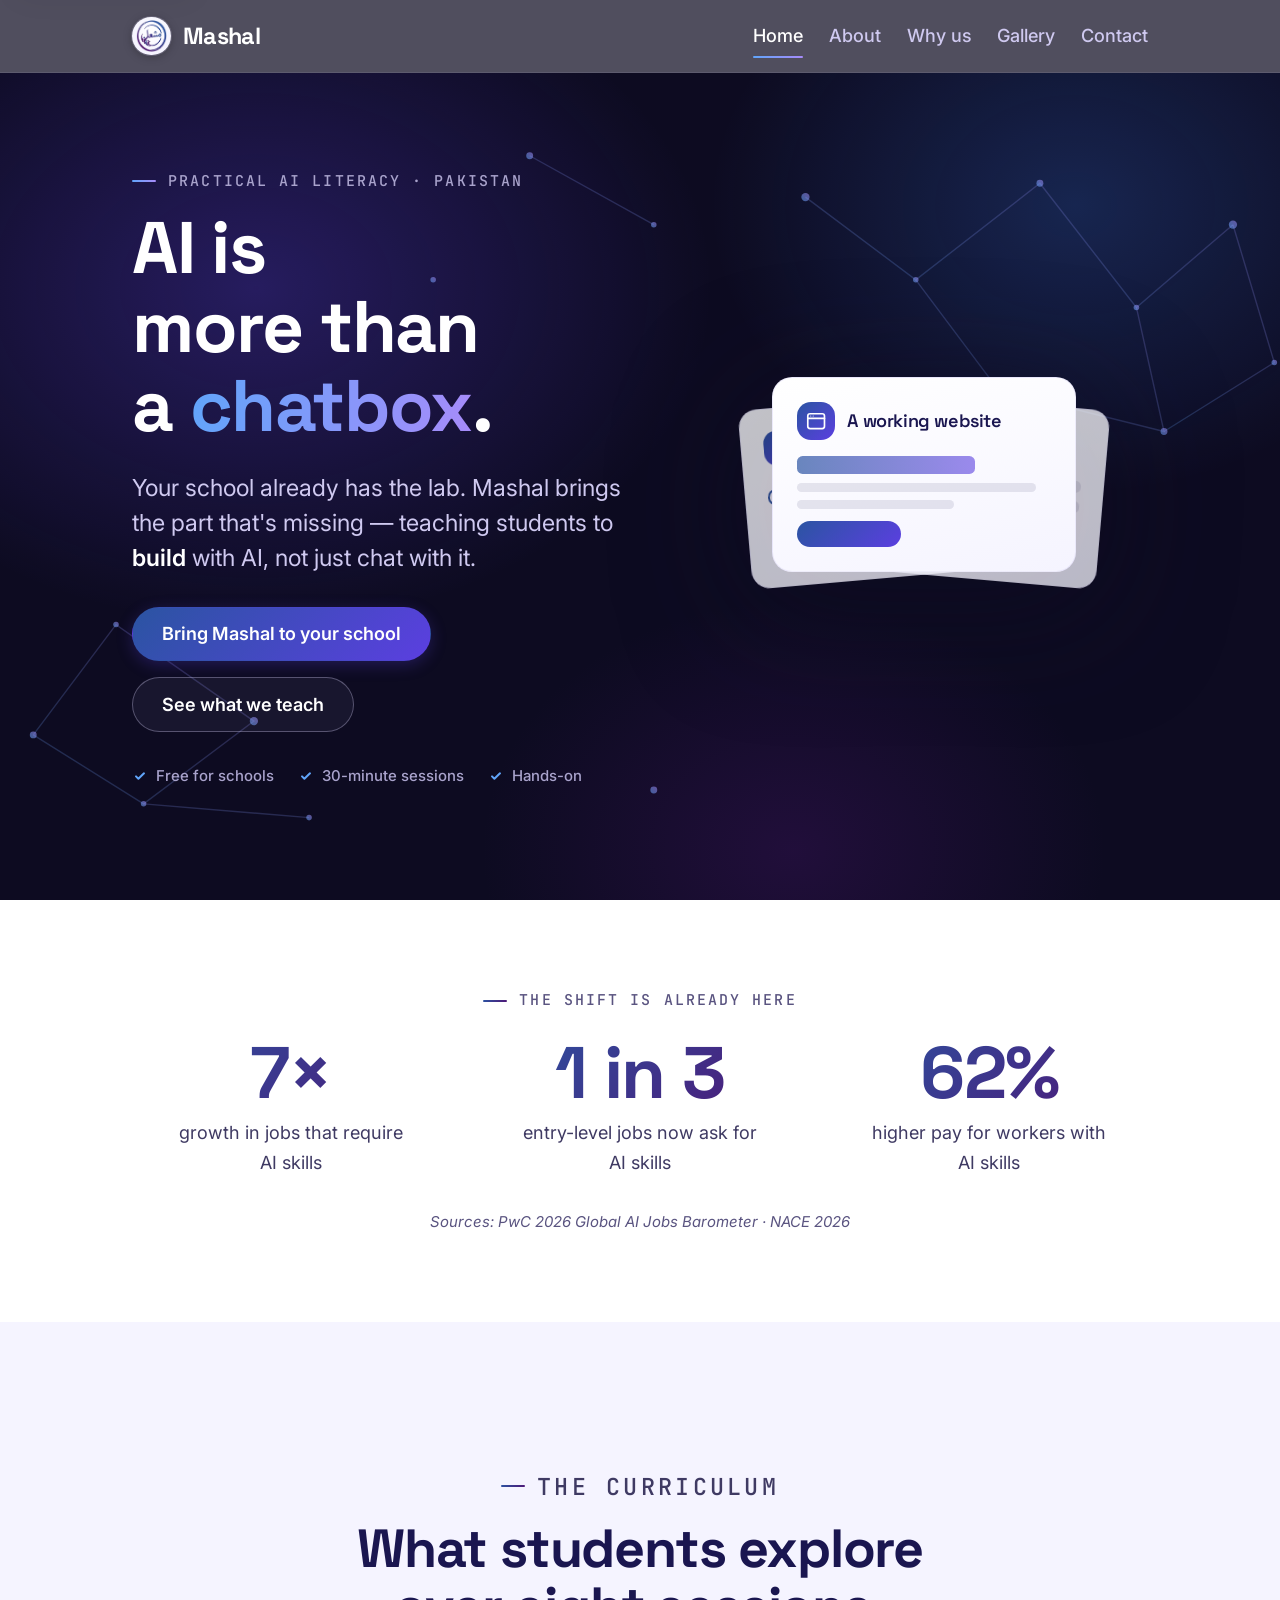
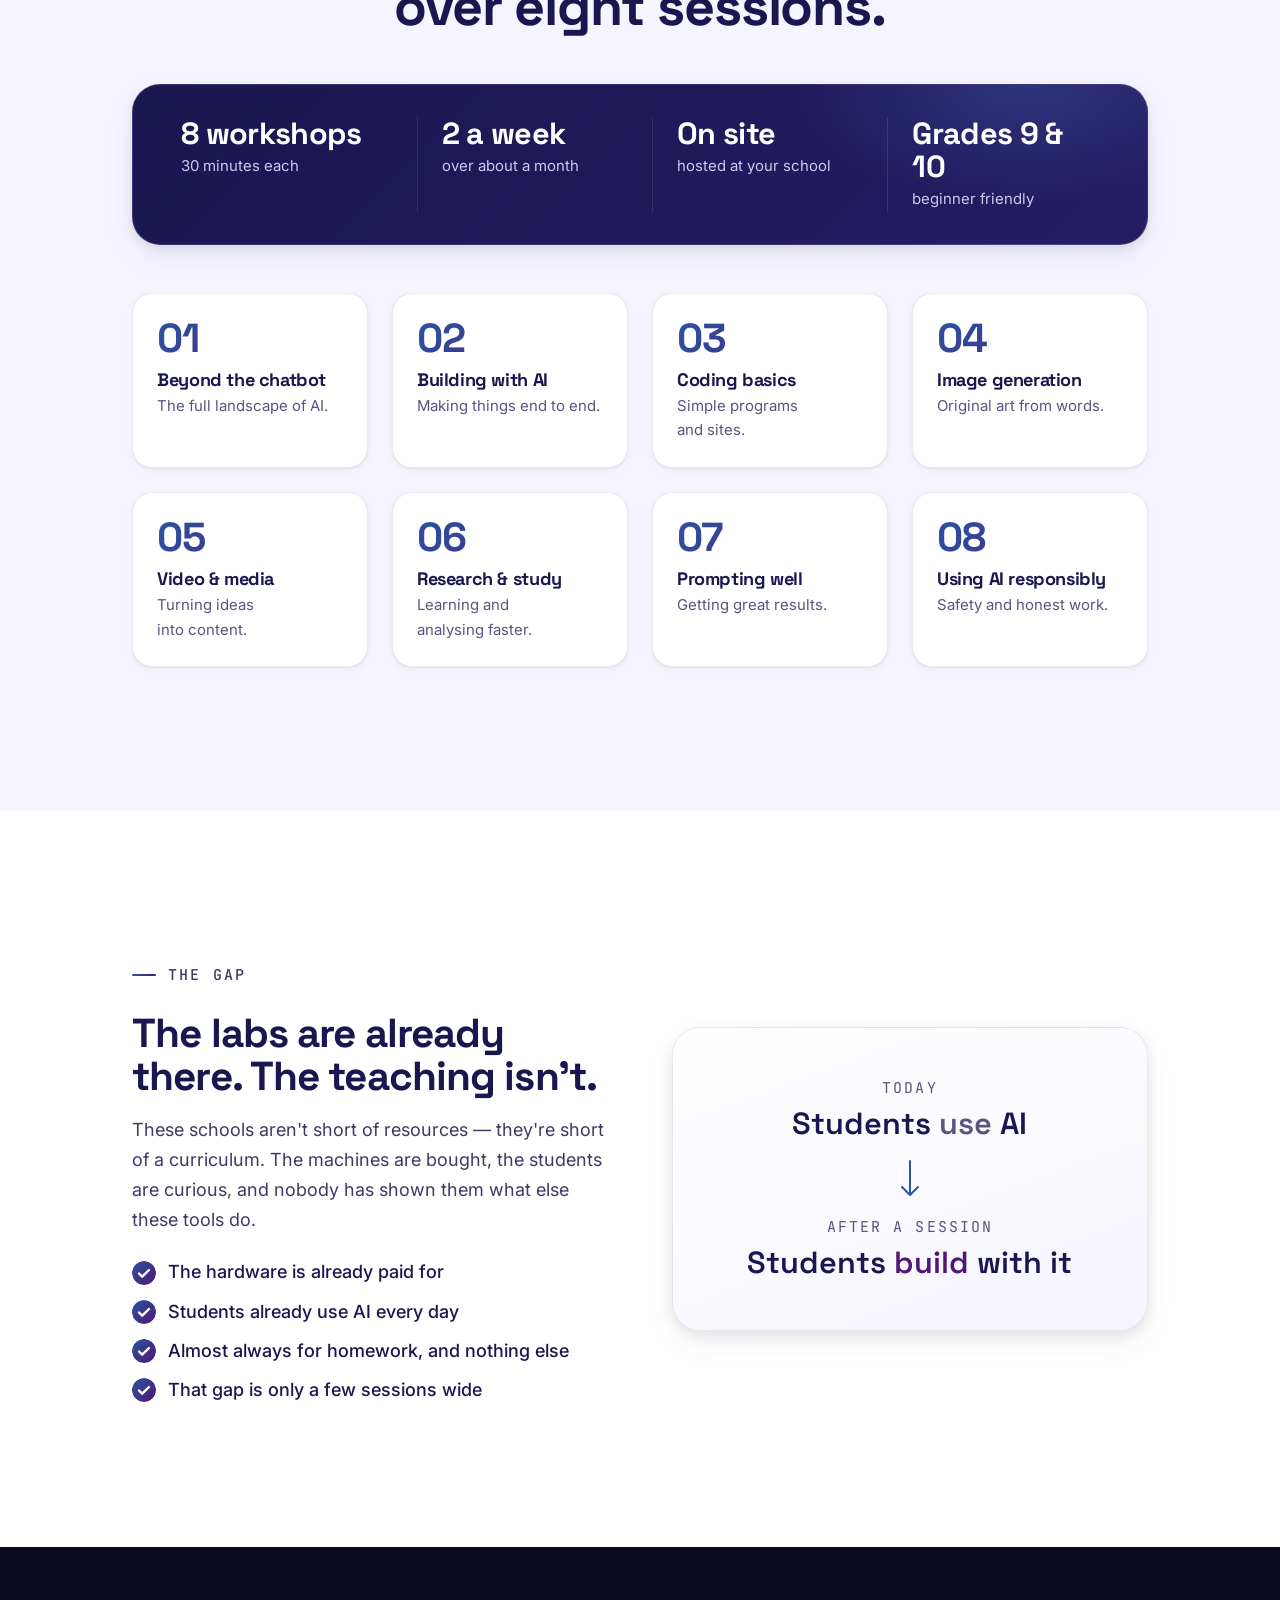
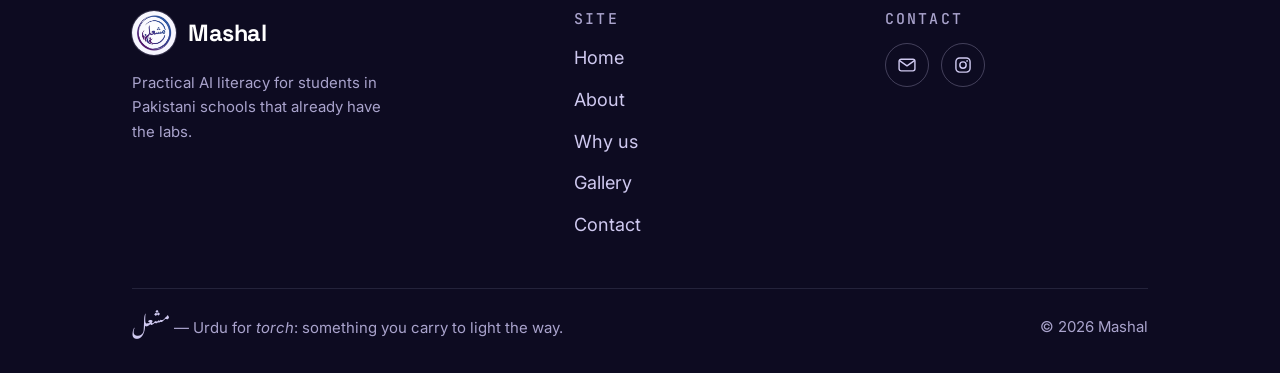
==== commit 4bce3eef: "Home: cited job-market stats, programme-at-a-glance panel, 8-session syllabus - Stats band under the" ====
--- a/index.html
+++ b/index.html
@@ -166,57 +166,103 @@
     </div>
   </section>
 
-  <!-- ===================== WHAT WE DO ===================== -->
+  <!-- ===================== THE SHIFT (stats) ===================== -->
+  <!-- Industry stats from the one-pager. These are cited third-party figures
+       (PwC / NACE), not Mashal results — the source line is part of the deal. -->
+  <section class="section section--white on-light stats" id="the-shift">
+    <div class="container">
+      <p class="eyebrow stats__eyebrow reveal">The shift is already here</p>
+      <div class="stats__grid">
+        <div class="stat reveal">
+          <span class="stat__num">7×</span>
+          <p class="stat__label">growth in jobs that require AI skills</p>
+        </div>
+        <div class="stat reveal d1">
+          <span class="stat__num">1 in 3</span>
+          <p class="stat__label">entry-level jobs now ask for AI skills</p>
+        </div>
+        <div class="stat reveal d2">
+          <span class="stat__num">62%</span>
+          <p class="stat__label">higher pay for workers with AI skills</p>
+        </div>
+      </div>
+      <p class="stats__src reveal d3">Sources: PwC 2026 Global AI Jobs Barometer · NACE 2026</p>
+    </div>
+  </section>
+
+  <!-- ===================== THE CURRICULUM ===================== -->
   <section class="section section--tint on-light" id="what-we-do">
     <div class="container">
       <div class="section-head reveal">
-        <p class="eyebrow">Planned programme</p>
-        <h2>Eight sessions. Thirty minutes each.</h2>
-        <p>One full programme per school — eight half-hour sessions across the term, moving through three tracks.</p>
-      </div>
-
-      <!-- The lit path: three stations along one gradient line that draws
-           itself in — the hero ring's stroke language, unrolled. Markers are
-           decorative (aria-hidden); the headings carry the structure. DOM
-           order is station-by-station so screen readers hear t1, t2, t3. -->
-      <div class="path reveal">
-        <svg class="path__line" viewBox="0 0 1200 120" preserveAspectRatio="none" aria-hidden="true" focusable="false">
-          <defs>
-            <linearGradient id="path-gradient" x1="0" y1="0" x2="1" y2="0">
-              <stop offset="0%" stop-color="#2B54A2"/>
-              <stop offset="100%" stop-color="#4F1675"/>
-            </linearGradient>
-          </defs>
-          <path class="path__track" vector-effect="non-scaling-stroke"
-                d="M 0 78 C 70 38, 130 38, 200 60 C 290 88, 310 88, 400 74 C 500 58, 520 40, 600 60 C 690 82, 710 82, 800 70 C 900 56, 920 36, 1000 60 C 1080 80, 1140 72, 1200 52"/>
-          <path class="path__stroke" vector-effect="non-scaling-stroke" pathLength="1" stroke="url(#path-gradient)"
-                d="M 0 78 C 70 38, 130 38, 200 60 C 290 88, 310 88, 400 74 C 500 58, 520 40, 600 60 C 690 82, 710 82, 800 70 C 900 56, 920 36, 1000 60 C 1080 80, 1140 72, 1200 52"/>
-        </svg>
-
-        <div class="path__text path__text--s1">
-          <h3>AI Beyond Chat</h3>
-          <p>An intro that resets what students think these tools are — and where a chatbox stops being the point.</p>
-        </div>
-        <span class="path__marker path__marker--s1" aria-hidden="true">
-          <img src="assets/icons/beyond-chat.svg" alt="" width="48" height="48">
-        </span>
-
-        <span class="path__marker path__marker--s2" aria-hidden="true">
-          <img src="assets/icons/build.svg" alt="" width="48" height="48">
-        </span>
-        <div class="path__text path__text--s2">
-          <h3>Build With AI</h3>
-          <p>Hands-on. Students leave having built something real: a working site, an automation, a mini-CRM.</p>
-        </div>
-
-        <div class="path__text path__text--s3">
-          <h3>AI for Careers</h3>
-          <p>Portfolios, résumés and career paths — using AI for what comes after school, not just tonight's homework.</p>
-        </div>
-        <span class="path__marker path__marker--s3" aria-hidden="true">
-          <img src="assets/icons/careers.svg" alt="" width="48" height="48">
-        </span>
-      </div>
+        <p class="eyebrow">The curriculum</p>
+        <h2>What students explore over eight sessions.</h2>
+      </div>
+
+      <!-- The programme at a glance — the four facts a school head checks
+           the timetable against. -->
+      <div class="glance reveal" role="group" aria-label="The programme at a glance">
+        <div class="glance__item">
+          <span class="glance__big">8 workshops</span>
+          <span class="glance__sub">30 minutes each</span>
+        </div>
+        <div class="glance__item">
+          <span class="glance__big">2 a week</span>
+          <span class="glance__sub">over about a month</span>
+        </div>
+        <div class="glance__item">
+          <span class="glance__big">On site</span>
+          <span class="glance__sub">hosted at your school</span>
+        </div>
+        <div class="glance__item">
+          <span class="glance__big">Grades 9 &amp; 10</span>
+          <span class="glance__sub">beginner friendly</span>
+        </div>
+      </div>
+
+      <!-- The eight sessions, in teaching order — a genuine sequence, so the
+           numbering is earning its place. -->
+      <ol class="syllabus">
+        <li class="syl reveal">
+          <span class="syl__num" aria-hidden="true">01</span>
+          <h3>Beyond the chatbot</h3>
+          <p>The full landscape of AI.</p>
+        </li>
+        <li class="syl reveal d1">
+          <span class="syl__num" aria-hidden="true">02</span>
+          <h3>Building with AI</h3>
+          <p>Making things end to end.</p>
+        </li>
+        <li class="syl reveal d2">
+          <span class="syl__num" aria-hidden="true">03</span>
+          <h3>Coding basics</h3>
+          <p>Simple programs and sites.</p>
+        </li>
+        <li class="syl reveal d3">
+          <span class="syl__num" aria-hidden="true">04</span>
+          <h3>Image generation</h3>
+          <p>Original art from words.</p>
+        </li>
+        <li class="syl reveal">
+          <span class="syl__num" aria-hidden="true">05</span>
+          <h3>Video &amp; media</h3>
+          <p>Turning ideas into content.</p>
+        </li>
+        <li class="syl reveal d1">
+          <span class="syl__num" aria-hidden="true">06</span>
+          <h3>Research &amp; study</h3>
+          <p>Learning and analysing faster.</p>
+        </li>
+        <li class="syl reveal d2">
+          <span class="syl__num" aria-hidden="true">07</span>
+          <h3>Prompting well</h3>
+          <p>Getting great results.</p>
+        </li>
+        <li class="syl reveal d3">
+          <span class="syl__num" aria-hidden="true">08</span>
+          <h3>Using AI responsibly</h3>
+          <p>Safety and honest work.</p>
+        </li>
+      </ol>
     </div>
   </section>
 
--- a/css/home.css
+++ b/css/home.css
@@ -213,6 +213,148 @@
 .js .hero-seq[data-seq="5"] { --seq-delay: 1400ms; }
 
 /* ==========================================================================
+   The shift is already here — cited industry stats (one-pager numbers).
+   ========================================================================== */
+.stats { padding-block: clamp(3.5rem, 2.5rem + 4vw, 5.5rem); }
+.stats__eyebrow { display: flex; justify-content: center; width: 100%; }
+.stats__grid {
+  display: grid;
+  grid-template-columns: repeat(3, 1fr);
+  gap: var(--space-xl);
+  margin-top: var(--space-lg);
+}
+.stat { text-align: center; }
+.stat__num {
+  display: block;
+  font-family: var(--font-display);
+  font-size: var(--step-5);
+  font-weight: var(--fw-bold);
+  line-height: 1;
+  letter-spacing: var(--tracking-tight);
+  margin-bottom: var(--space-xs);
+  background: var(--brand-gradient);
+  -webkit-background-clip: text;
+          background-clip: text;
+  color: transparent;
+  -webkit-text-fill-color: transparent;
+}
+@supports not ((-webkit-background-clip: text) or (background-clip: text)) {
+  .stat__num { background: none; color: var(--brand-purple); -webkit-text-fill-color: currentColor; }
+}
+.stat__label {
+  color: var(--text-body);
+  font-size: var(--step-0);
+  max-width: 22ch;
+  margin-inline: auto;
+}
+.stats__src {
+  margin-top: var(--space-xl);
+  text-align: center;
+  font-size: var(--step--1);
+  color: var(--text-muted);
+  font-style: italic;
+}
+
+@media (max-width: 47.99em) {
+  .stats__grid { grid-template-columns: 1fr; gap: var(--space-lg); }
+}
+
+/* ==========================================================================
+   The programme at a glance — the pitch deck's dark panel, as a band.
+   ========================================================================== */
+.glance {
+  display: grid;
+  grid-template-columns: repeat(4, 1fr);
+  gap: var(--space-lg);
+  padding: var(--space-xl) var(--space-2xl);
+  margin-bottom: var(--space-2xl);
+  background:
+    radial-gradient(24rem 12rem at 88% 0%, rgba(96, 165, 250, 0.18), transparent 62%),
+    linear-gradient(135deg, var(--bg-dark-2), #251C63);
+  border: 1px solid rgba(207, 201, 240, 0.16);
+  border-radius: var(--radius-xl);
+  box-shadow: var(--shadow-md);
+}
+.glance__item {
+  display: grid;
+  gap: var(--space-2xs);
+  align-content: start;
+}
+.glance__item:not(:first-child) {
+  padding-left: var(--space-lg);
+  border-left: 1px solid rgba(207, 201, 240, 0.14);
+}
+.glance__big {
+  font-family: var(--font-display);
+  font-size: var(--step-2);
+  font-weight: var(--fw-bold);
+  letter-spacing: var(--tracking-tight);
+  line-height: var(--lh-tight);
+  color: #FFFFFF;                       /* 16.5:1 on the panel's darkest end */
+}
+.glance__sub { font-size: var(--step--1); color: var(--text-on-dark-soft); }
+
+@media (max-width: 61.99em) {
+  .glance { grid-template-columns: repeat(2, 1fr); row-gap: var(--space-xl); padding: var(--space-xl); }
+  .glance__item:nth-child(3) { padding-left: 0; border-left: 0; }
+}
+@media (max-width: 35.99em) {
+  .glance { grid-template-columns: 1fr; }
+  .glance__item:not(:first-child) { padding-left: 0; border-left: 0; padding-top: var(--space-md); border-top: 1px solid rgba(207, 201, 240, 0.14); }
+}
+
+/* ==========================================================================
+   The syllabus — eight sessions in teaching order (a genuine sequence,
+   hence the numbers). Compact tiles, four across like the deck.
+   ========================================================================== */
+.syllabus {
+  display: grid;
+  grid-template-columns: repeat(4, 1fr);
+  gap: var(--space-lg);
+}
+.syl {
+  background: var(--surface);
+  border: 1px solid rgba(26, 22, 80, 0.09);
+  border-radius: var(--radius-lg);
+  padding: var(--space-lg);
+  box-shadow: var(--shadow-sm);
+  transition: transform var(--dur-base) var(--ease-out),
+              box-shadow var(--dur-base) var(--ease-out),
+              border-color var(--dur-base) var(--ease-out);
+}
+.syl:hover {
+  transform: translateY(-6px);
+  box-shadow: var(--shadow-md);
+  border-color: rgba(91, 63, 224, 0.28);
+}
+.syl__num {
+  display: block;
+  font-family: var(--font-display);
+  font-size: var(--step-3);
+  font-weight: var(--fw-bold);
+  line-height: 1;
+  letter-spacing: var(--tracking-tight);
+  margin-bottom: var(--space-sm);
+  background: var(--brand-gradient);
+  -webkit-background-clip: text;
+          background-clip: text;
+  color: transparent;
+  -webkit-text-fill-color: transparent;
+}
+@supports not ((-webkit-background-clip: text) or (background-clip: text)) {
+  .syl__num { background: none; color: var(--brand-purple); -webkit-text-fill-color: currentColor; }
+}
+.syl h3 { font-size: var(--step-0); margin-bottom: var(--space-2xs); }
+.syl p { font-size: var(--step--1); color: var(--text-muted); }
+
+@media (max-width: 61.99em) { .syllabus { grid-template-columns: repeat(2, 1fr); } }
+@media (max-width: 35.99em) { .syllabus { grid-template-columns: 1fr; } }
+
+@media (prefers-reduced-motion: reduce) {
+  .syl:hover { transform: none; }
+}
+
+/* ==========================================================================
    The shift — the visual half of the "gap" split
    ========================================================================== */
 .shift {
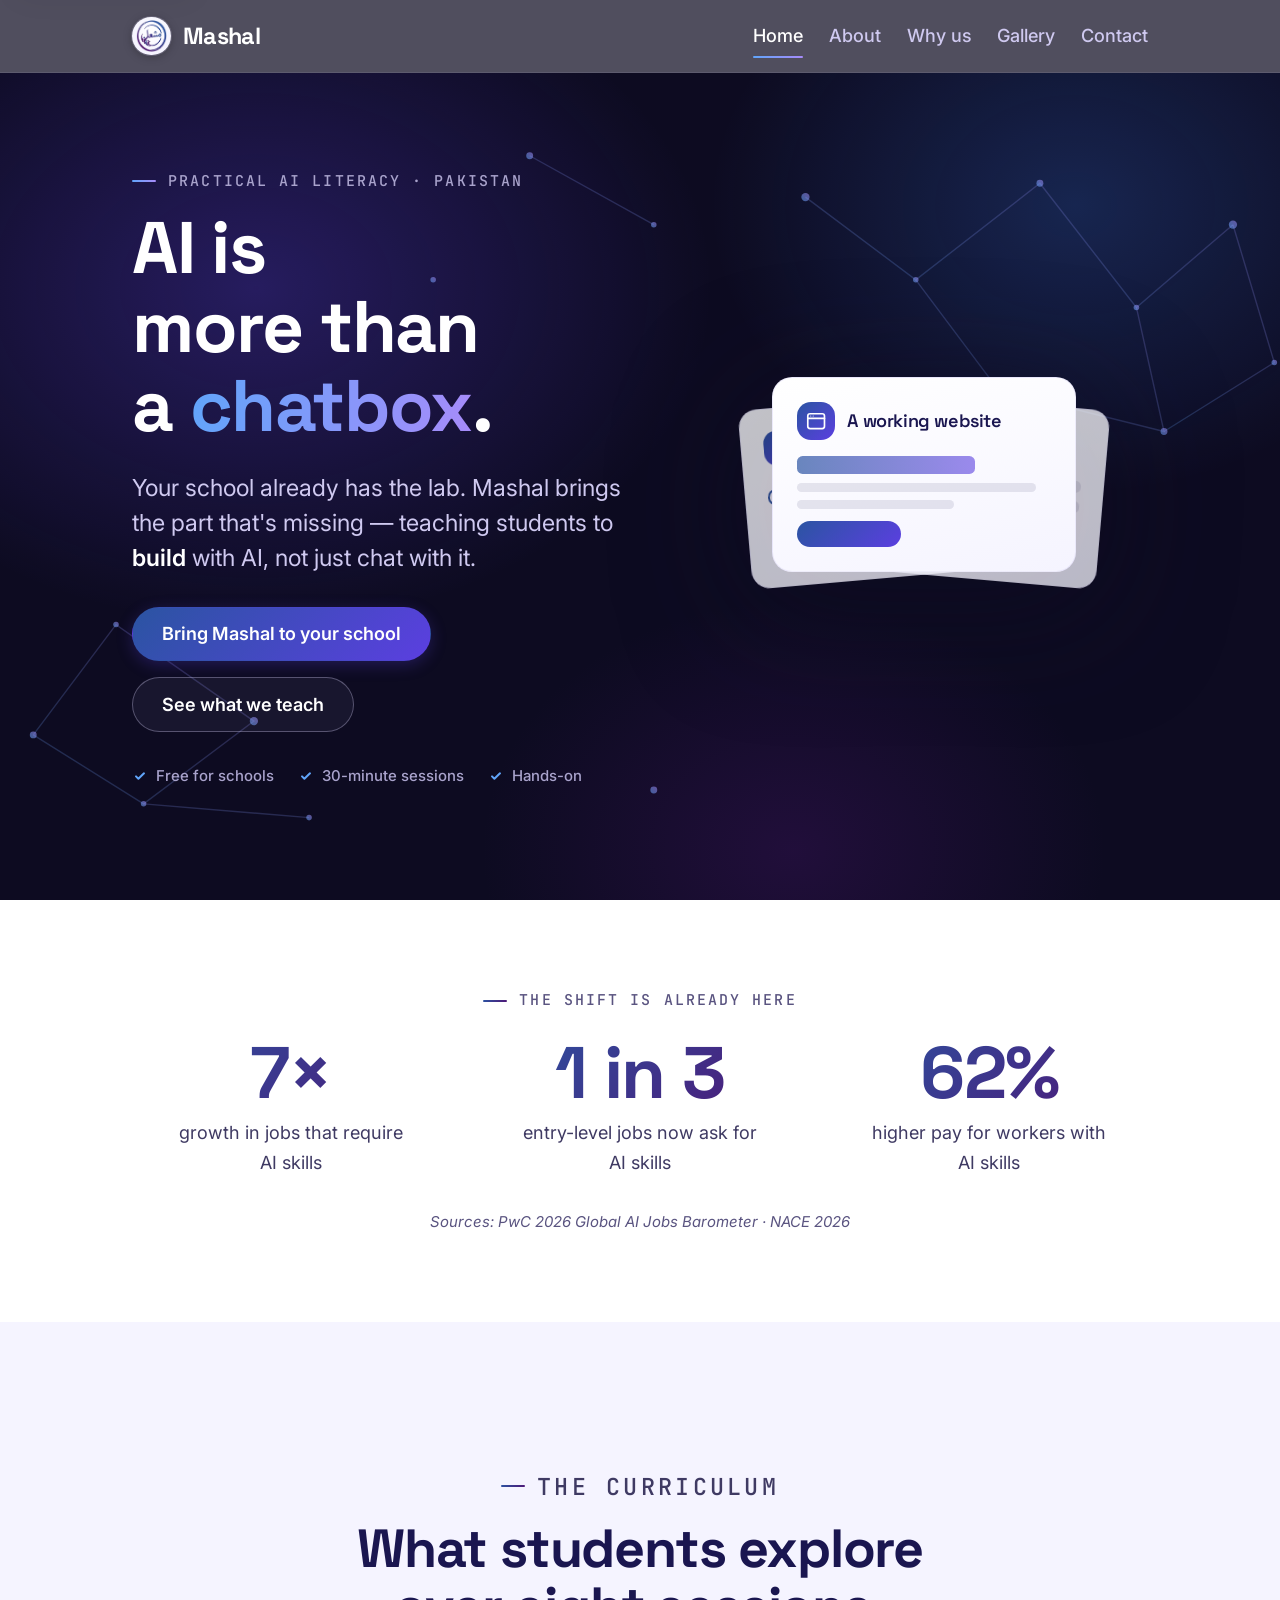
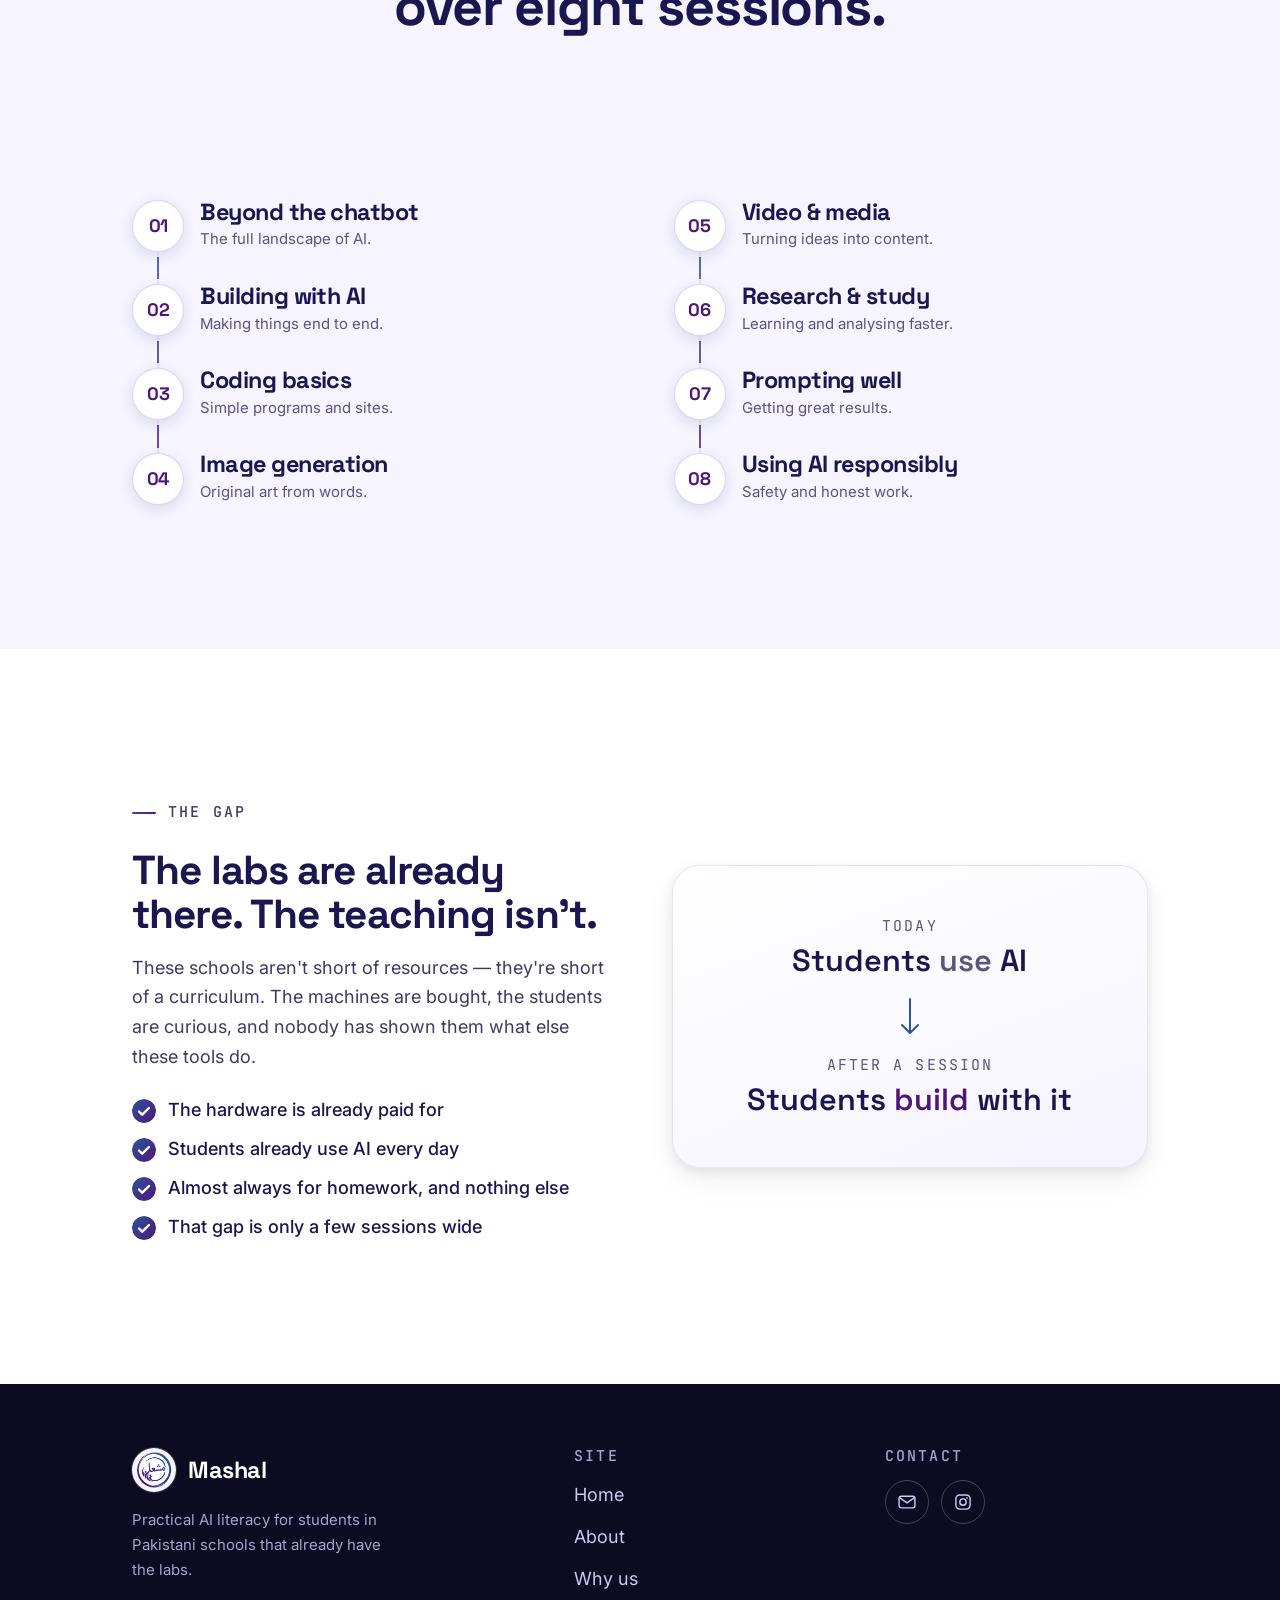
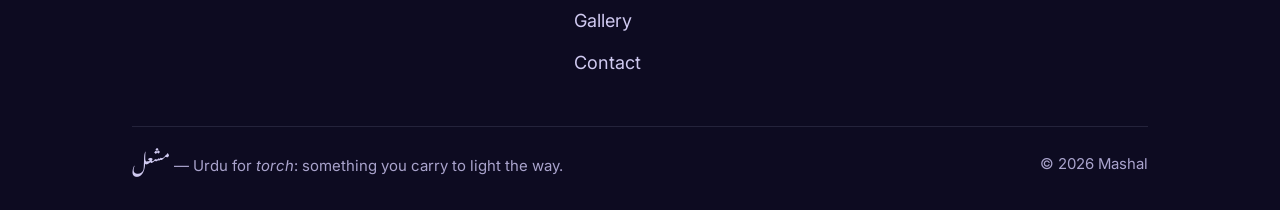
==== commit 6e9ea166: "De-box the curriculum section The glance facts become a plain icon strip (no cards, no dark panel) a" ====
--- a/index.html
+++ b/index.html
@@ -198,71 +198,66 @@
         <h2>What students explore over eight sessions.</h2>
       </div>
 
-      <!-- The programme at a glance — the four facts a school head checks
-           the timetable against. -->
-      <div class="glance reveal" role="group" aria-label="The programme at a glance">
-        <div class="glance__item">
-          <span class="glance__big">8 workshops</span>
-          <span class="glance__sub">30 minutes each</span>
-        </div>
-        <div class="glance__item">
-          <span class="glance__big">2 a week</span>
-          <span class="glance__sub">over about a month</span>
-        </div>
-        <div class="glance__item">
-          <span class="glance__big">On site</span>
-          <span class="glance__sub">hosted at your school</span>
-        </div>
-        <div class="glance__item">
-          <span class="glance__big">Grades 9 &amp; 10</span>
-          <span class="glance__sub">beginner friendly</span>
-        </div>
-      </div>
-
-      <!-- The eight sessions, in teaching order — a genuine sequence, so the
-           numbering is earning its place. -->
-      <ol class="syllabus">
-        <li class="syl reveal">
-          <span class="syl__num" aria-hidden="true">01</span>
-          <h3>Beyond the chatbot</h3>
-          <p>The full landscape of AI.</p>
+      <!-- The programme at a glance — four facts as a plain strip, no cards. -->
+      <ul class="facts reveal">
+        <li class="fact">
+          <img class="fact__icon" src="assets/icons/clock.svg" alt="" width="48" height="48">
+          <span class="fact__body"><strong>8 workshops</strong><span>30 minutes each</span></span>
         </li>
-        <li class="syl reveal d1">
-          <span class="syl__num" aria-hidden="true">02</span>
-          <h3>Building with AI</h3>
-          <p>Making things end to end.</p>
+        <li class="fact">
+          <img class="fact__icon" src="assets/icons/calendar.svg" alt="" width="48" height="48">
+          <span class="fact__body"><strong>2 a week</strong><span>over about a month</span></span>
         </li>
-        <li class="syl reveal d2">
-          <span class="syl__num" aria-hidden="true">03</span>
-          <h3>Coding basics</h3>
-          <p>Simple programs and sites.</p>
+        <li class="fact">
+          <img class="fact__icon" src="assets/icons/lab.svg" alt="" width="48" height="48">
+          <span class="fact__body"><strong>On site</strong><span>hosted at your school</span></span>
         </li>
-        <li class="syl reveal d3">
-          <span class="syl__num" aria-hidden="true">04</span>
-          <h3>Image generation</h3>
-          <p>Original art from words.</p>
+        <li class="fact">
+          <img class="fact__icon" src="assets/icons/grades.svg" alt="" width="48" height="48">
+          <span class="fact__body"><strong>Grades 9 &amp; 10</strong><span>beginner friendly</span></span>
         </li>
-        <li class="syl reveal">
-          <span class="syl__num" aria-hidden="true">05</span>
-          <h3>Video &amp; media</h3>
-          <p>Turning ideas into content.</p>
-        </li>
-        <li class="syl reveal d1">
-          <span class="syl__num" aria-hidden="true">06</span>
-          <h3>Research &amp; study</h3>
-          <p>Learning and analysing faster.</p>
-        </li>
-        <li class="syl reveal d2">
-          <span class="syl__num" aria-hidden="true">07</span>
-          <h3>Prompting well</h3>
-          <p>Getting great results.</p>
-        </li>
-        <li class="syl reveal d3">
-          <span class="syl__num" aria-hidden="true">08</span>
-          <h3>Using AI responsibly</h3>
-          <p>Safety and honest work.</p>
-        </li>
-      </ol>
+      </ul>
+
+      <!-- The eight sessions on two lit rails — the site's station language,
+           not tiles. A genuine sequence, so the numbers earn their place. -->
+      <div class="syllabus">
+        <ol class="srail" start="1">
+          <li class="srail__item reveal">
+            <span class="srail__marker" aria-hidden="true">01</span>
+            <div class="srail__text"><h3>Beyond the chatbot</h3><p>The full landscape of AI.</p></div>
+          </li>
+          <li class="srail__item reveal d1">
+            <span class="srail__marker" aria-hidden="true">02</span>
+            <div class="srail__text"><h3>Building with AI</h3><p>Making things end to end.</p></div>
+          </li>
+          <li class="srail__item reveal d2">
+            <span class="srail__marker" aria-hidden="true">03</span>
+            <div class="srail__text"><h3>Coding basics</h3><p>Simple programs and sites.</p></div>
+          </li>
+          <li class="srail__item reveal d3">
+            <span class="srail__marker" aria-hidden="true">04</span>
+            <div class="srail__text"><h3>Image generation</h3><p>Original art from words.</p></div>
+          </li>
+        </ol>
+        <ol class="srail" start="5">
+          <li class="srail__item reveal d1">
+            <span class="srail__marker" aria-hidden="true">05</span>
+            <div class="srail__text"><h3>Video &amp; media</h3><p>Turning ideas into content.</p></div>
+          </li>
+          <li class="srail__item reveal d2">
+            <span class="srail__marker" aria-hidden="true">06</span>
+            <div class="srail__text"><h3>Research &amp; study</h3><p>Learning and analysing faster.</p></div>
+          </li>
+          <li class="srail__item reveal d3">
+            <span class="srail__marker" aria-hidden="true">07</span>
+            <div class="srail__text"><h3>Prompting well</h3><p>Getting great results.</p></div>
+          </li>
+          <li class="srail__item reveal d4">
+            <span class="srail__marker" aria-hidden="true">08</span>
+            <div class="srail__text"><h3>Using AI responsibly</h3><p>Safety and honest work.</p></div>
+          </li>
+        </ol>
+      </div>
     </div>
   </section>
 
--- a/css/main.css
+++ b/css/main.css
@@ -202,6 +202,7 @@
    Cards — the workhorse. Detail lives in cards, not paragraphs.
    ========================================================================== */
 .grid { display: grid; gap: var(--space-lg); }
+.grid--4 { grid-template-columns: repeat(4, 1fr); }
 .grid--3 { grid-template-columns: repeat(3, 1fr); }
 .grid--2 { grid-template-columns: repeat(2, 1fr); }
 
@@ -210,10 +211,10 @@
    home.css instead) kept three columns at 375px and pushed the page to 480px
    wide. Any page using .grid gets the responsive behaviour by definition. */
 @media (max-width: 61.99em) {
-  .grid--3 { grid-template-columns: repeat(2, 1fr); }
+  .grid--4, .grid--3 { grid-template-columns: repeat(2, 1fr); }
 }
 @media (max-width: 47.99em) {
-  .grid--3, .grid--2 { grid-template-columns: 1fr; }
+  .grid--4, .grid--3, .grid--2 { grid-template-columns: 1fr; }
 }
 
 .card {
--- a/css/home.css
+++ b/css/home.css
@@ -260,98 +260,100 @@
 }
 
 /* ==========================================================================
-   The programme at a glance — the pitch deck's dark panel, as a band.
-   ========================================================================== */
-.glance {
+   The programme at a glance — a plain strip of four facts. No cards, no
+   panel: the icons and a hairline between items do all the work.
+   ========================================================================== */
+.facts {
   display: grid;
   grid-template-columns: repeat(4, 1fr);
   gap: var(--space-lg);
-  padding: var(--space-xl) var(--space-2xl);
-  margin-bottom: var(--space-2xl);
-  background:
-    radial-gradient(24rem 12rem at 88% 0%, rgba(96, 165, 250, 0.18), transparent 62%),
-    linear-gradient(135deg, var(--bg-dark-2), #251C63);
-  border: 1px solid rgba(207, 201, 240, 0.16);
-  border-radius: var(--radius-xl);
-  box-shadow: var(--shadow-md);
-}
-.glance__item {
-  display: grid;
-  gap: var(--space-2xs);
-  align-content: start;
-}
-.glance__item:not(:first-child) {
+  margin-bottom: var(--space-3xl);
+}
+.fact {
+  display: flex;
+  align-items: center;
+  gap: var(--space-sm);
+}
+.fact:not(:first-child) {
   padding-left: var(--space-lg);
-  border-left: 1px solid rgba(207, 201, 240, 0.14);
-}
-.glance__big {
+  border-left: 1px solid rgba(26, 22, 80, 0.12);
+}
+.fact__icon { width: 2.4rem; height: 2.4rem; flex: none; }
+.fact__body { display: grid; line-height: 1.35; min-width: 0; }
+.fact__body strong {
   font-family: var(--font-display);
-  font-size: var(--step-2);
+  font-weight: var(--fw-semibold);
+  font-size: var(--step-1);
+  letter-spacing: var(--tracking-tight);
+  color: var(--text-ink);
+}
+.fact__body span { font-size: var(--step--1); color: var(--text-muted); }
+
+@media (max-width: 61.99em) {
+  .facts { grid-template-columns: repeat(2, 1fr); row-gap: var(--space-xl); }
+  .fact:nth-child(3) { padding-left: 0; border-left: 0; }
+}
+@media (max-width: 35.99em) {
+  .facts { grid-template-columns: 1fr; }
+  .fact:not(:first-child) { padding-left: 0; border-left: 0; }
+}
+
+/* ==========================================================================
+   The syllabus — eight sessions on two lit rails, side by side. The site's
+   station language (gradient line + circle markers), no tiles anywhere.
+   Numbers, not icons, in the markers: this is a genuine sequence.
+   ========================================================================== */
+.syllabus {
+  display: grid;
+  grid-template-columns: repeat(2, 1fr);
+  gap: var(--space-2xl) clamp(2rem, 1rem + 4vw, 5rem);
+}
+.srail {
+  position: relative;
+  display: grid;
+  row-gap: var(--space-xl);
+}
+.srail::before {
+  content: "";
+  position: absolute;
+  left: calc(1.625rem - 1px);
+  top: 1.25rem;
+  bottom: 1.25rem;
+  width: 2px;
+  border-radius: 2px;
+  background: linear-gradient(180deg, var(--brand-blue), var(--brand-purple));
+  opacity: 0.8;
+}
+.srail__item {
+  position: relative;
+  display: grid;
+  grid-template-columns: 3.25rem 1fr;
+  column-gap: var(--space-md);
+  align-items: center;
+}
+.srail__marker {
+  display: grid;
+  place-items: center;
+  width: 3.25rem;
+  height: 3.25rem;
+  border-radius: 50%;
+  background: var(--surface);
+  border: 1px solid rgba(91, 63, 224, 0.22);
+  box-shadow: 0 4px 14px rgba(26, 22, 80, 0.12), 0 0 0 5px rgba(245, 244, 255, 0.9);
+  z-index: 1;
+  font-family: var(--font-display);
   font-weight: var(--fw-bold);
+  font-size: var(--step-0);
   letter-spacing: var(--tracking-tight);
-  line-height: var(--lh-tight);
-  color: #FFFFFF;                       /* 16.5:1 on the panel's darkest end */
-}
-.glance__sub { font-size: var(--step--1); color: var(--text-on-dark-soft); }
-
-@media (max-width: 61.99em) {
-  .glance { grid-template-columns: repeat(2, 1fr); row-gap: var(--space-xl); padding: var(--space-xl); }
-  .glance__item:nth-child(3) { padding-left: 0; border-left: 0; }
-}
-@media (max-width: 35.99em) {
-  .glance { grid-template-columns: 1fr; }
-  .glance__item:not(:first-child) { padding-left: 0; border-left: 0; padding-top: var(--space-md); border-top: 1px solid rgba(207, 201, 240, 0.14); }
-}
-
-/* ==========================================================================
-   The syllabus — eight sessions in teaching order (a genuine sequence,
-   hence the numbers). Compact tiles, four across like the deck.
-   ========================================================================== */
-.syllabus {
-  display: grid;
-  grid-template-columns: repeat(4, 1fr);
-  gap: var(--space-lg);
-}
-.syl {
-  background: var(--surface);
-  border: 1px solid rgba(26, 22, 80, 0.09);
-  border-radius: var(--radius-lg);
-  padding: var(--space-lg);
-  box-shadow: var(--shadow-sm);
-  transition: transform var(--dur-base) var(--ease-out),
-              box-shadow var(--dur-base) var(--ease-out),
-              border-color var(--dur-base) var(--ease-out);
-}
-.syl:hover {
-  transform: translateY(-6px);
-  box-shadow: var(--shadow-md);
-  border-color: rgba(91, 63, 224, 0.28);
-}
-.syl__num {
-  display: block;
-  font-family: var(--font-display);
-  font-size: var(--step-3);
-  font-weight: var(--fw-bold);
-  line-height: 1;
-  letter-spacing: var(--tracking-tight);
-  margin-bottom: var(--space-sm);
-  background: var(--brand-gradient);
-  -webkit-background-clip: text;
-          background-clip: text;
-  color: transparent;
-  -webkit-text-fill-color: transparent;
-}
-@supports not ((-webkit-background-clip: text) or (background-clip: text)) {
-  .syl__num { background: none; color: var(--brand-purple); -webkit-text-fill-color: currentColor; }
-}
-.syl h3 { font-size: var(--step-0); margin-bottom: var(--space-2xs); }
-.syl p { font-size: var(--step--1); color: var(--text-muted); }
-
-@media (max-width: 61.99em) { .syllabus { grid-template-columns: repeat(2, 1fr); } }
-@media (max-width: 35.99em) { .syllabus { grid-template-columns: 1fr; } }
-
-@media (prefers-reduced-motion: reduce) {
-  .syl:hover { transform: none; }
+  background-color: var(--surface);
+  color: var(--brand-purple);
+}
+.srail__text { min-width: 0; }
+.srail__text h3 { font-size: var(--step-1); margin-bottom: 0.15rem; }
+.srail__text p { font-size: var(--step--1); color: var(--text-muted); }
+
+@media (max-width: 47.99em) {
+  .syllabus { grid-template-columns: 1fr; gap: var(--space-xl); }
 }
 
 /* ==========================================================================
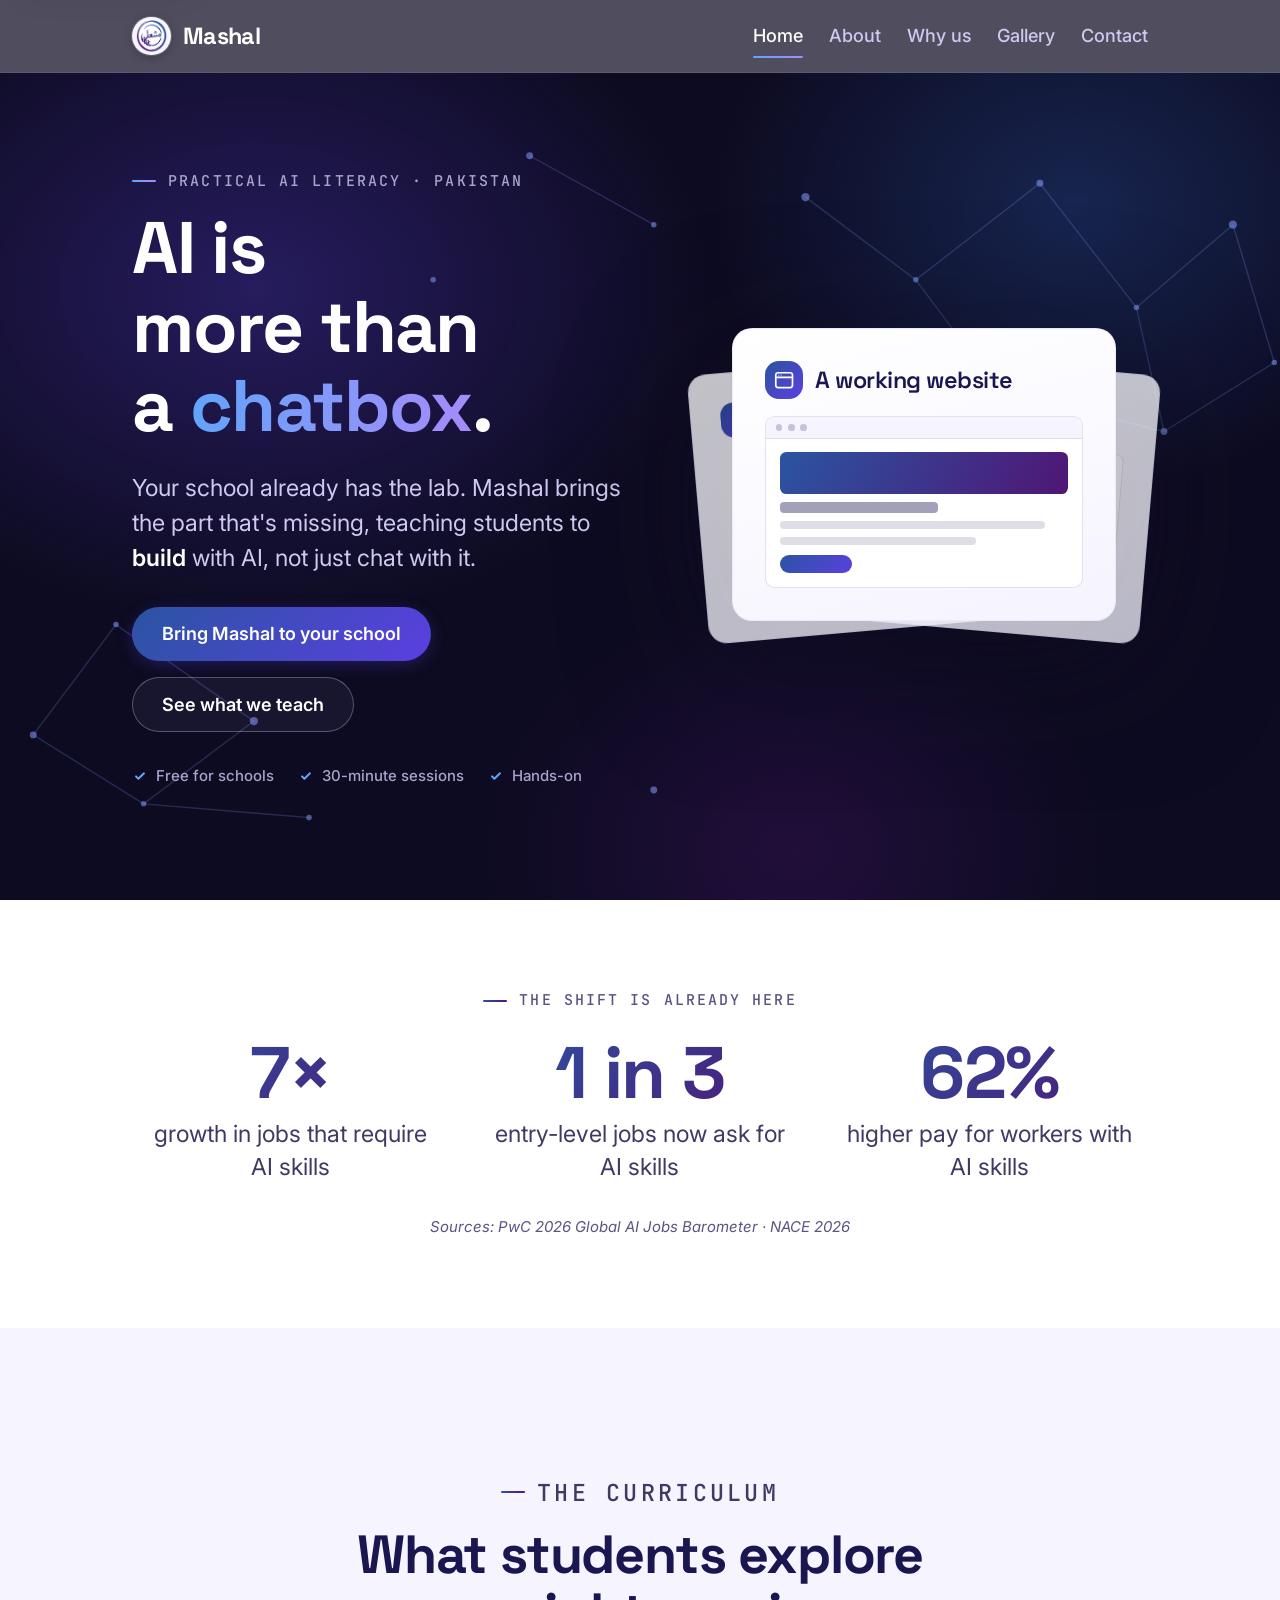
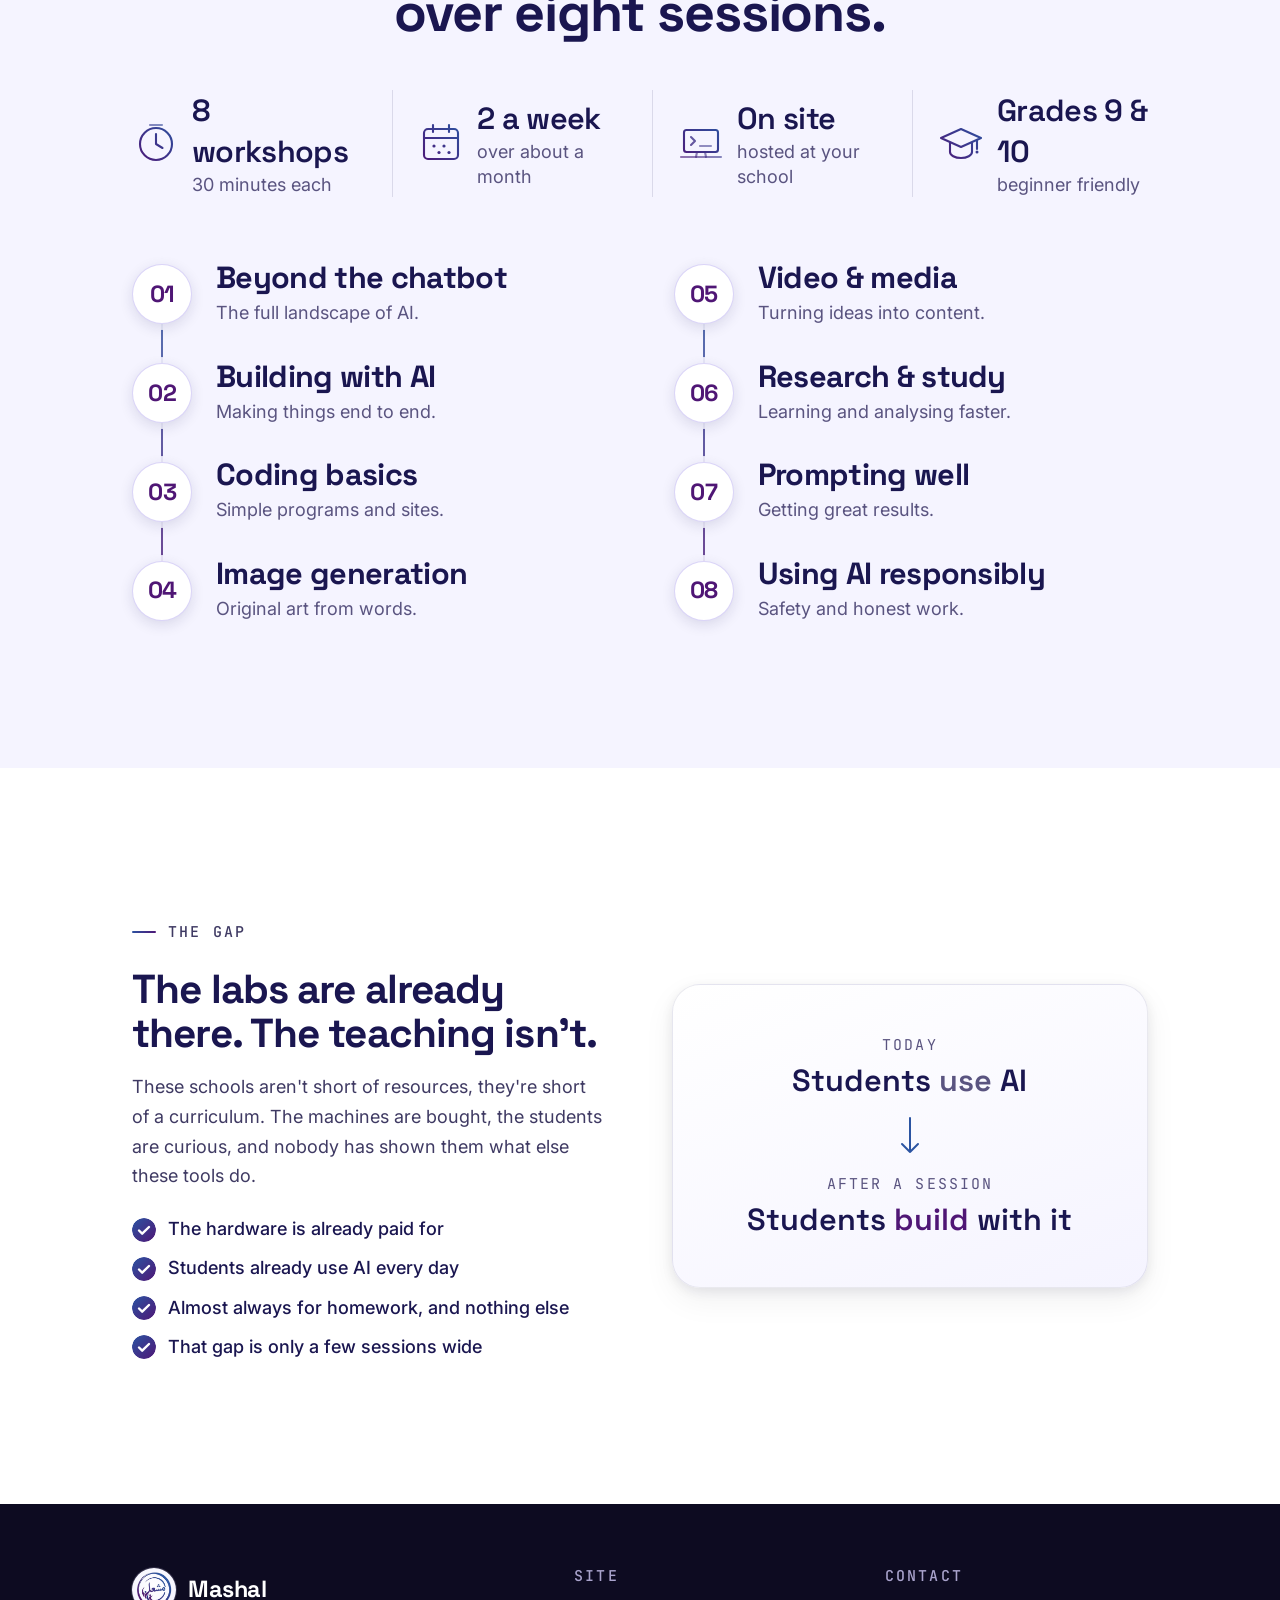
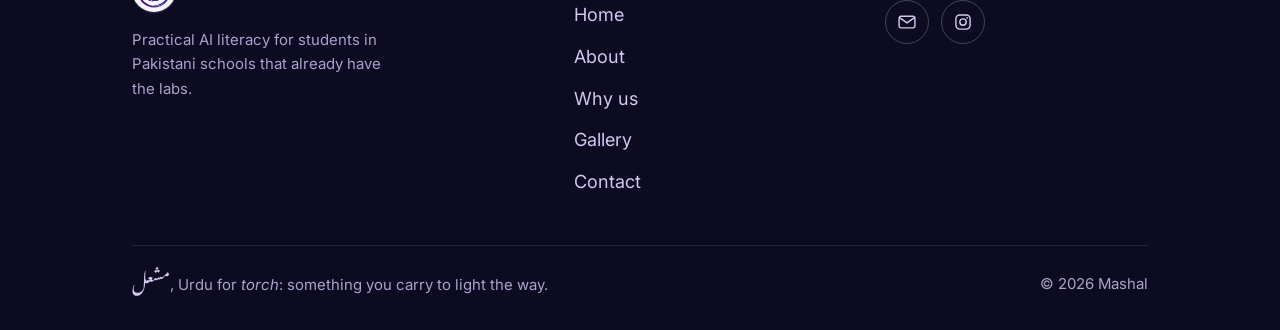
==== commit 9e98fef5: "Bigger hero deck with concrete card mockups; larger stats/curriculum text; remove em dashes - Hero d" ====
--- a/index.html
+++ b/index.html
@@ -3,11 +3,11 @@
 <head>
 <meta charset="utf-8">
 <meta name="viewport" content="width=device-width, initial-scale=1">
-<title>Mashal — AI is more than a chatbox</title>
-<meta name="description" content="Mashal brings practical AI literacy to Pakistani schools. The labs are already there — we bring the teaching that isn't.">
+<title>Mashal: AI is more than a chatbox</title>
+<meta name="description" content="Mashal brings practical AI literacy to Pakistani schools. The labs are already there, we bring the teaching that isn't.">
 <meta name="theme-color" content="#0D0B21">
-<meta property="og:title" content="Mashal — AI is more than a chatbox">
-<meta property="og:description" content="Practical AI literacy for Pakistani school students. The labs are already there — we bring the teaching that isn't.">
+<meta property="og:title" content="Mashal: AI is more than a chatbox">
+<meta property="og:description" content="Practical AI literacy for Pakistani school students. The labs are already there, we bring the teaching that isn't.">
 <meta property="og:type" content="website">
 <meta property="og:image" content="assets/images/logo.png">
 <link rel="icon" href="assets/images/logo-transparent.png" type="image/png">
@@ -28,7 +28,7 @@
 
 <header class="nav on-dark" id="nav">
   <div class="container nav__inner">
-    <a class="nav__brand" href="index.html" aria-label="Mashal — home">
+    <a class="nav__brand" href="index.html" aria-label="Mashal home">
       <span class="logo-disc"><img src="assets/images/logo-transparent.png" alt="" width="120" height="120"></span>
       <span class="nav__wordmark">Mashal</span>
     </a>
@@ -54,7 +54,7 @@
     <div class="hero__glow" aria-hidden="true"></div>
 
     <!-- Constellation: faint node-and-line network in the dark. Reads as "AI"
-         and as the brand story — points of light in the dark. Decorative,
+         and as the brand story, points of light in the dark. Decorative,
          whisper-quiet, and the dots twinkle slowly (not under reduced motion). -->
     <svg class="constellation" viewBox="0 0 1000 600" preserveAspectRatio="xMidYMid slice" aria-hidden="true" focusable="false">
       <defs>
@@ -100,7 +100,7 @@
           AI is more than<br>a <span class="hero__accent">chatbox</span>.
         </h1>
         <p class="hero__lede hero-seq" data-seq="3">
-          Your school already has the lab. Mashal brings the part that's missing —
+          Your school already has the lab. Mashal brings the part that's missing, 
           teaching students to <strong>build</strong> with AI, not just chat with it.
         </p>
         <div class="hero__actions hero-seq" data-seq="4">
@@ -114,7 +114,7 @@
         </ul>
       </div>
 
-      <!-- The deck: three cards — the things students walk out having built —
+      <!-- The deck: three cards, the things students walk out having built, 
            take turns at the front of a slowly shuffling hand. Decorative for
            AT (the copy carries the message); a static fanned deck without JS
            or under reduced motion. -->
@@ -127,11 +127,16 @@
               </span>
               <span class="deck-card__title">A working website</span>
             </div>
-            <div class="deck-card__viz">
-              <span class="dz dz--head"></span>
-              <span class="dz dz--line"></span>
-              <span class="dz dz--line dz--short"></span>
-              <span class="dz dz--btn"></span>
+            <!-- A miniature landing page inside browser chrome. -->
+            <div class="deck-card__viz mock mock--site">
+              <div class="mock__bar"><i></i><i></i><i></i></div>
+              <div class="mock__page">
+                <span class="mock__hero"></span>
+                <span class="mock__h"></span>
+                <span class="mock__t"></span>
+                <span class="mock__t mock__t--s"></span>
+                <span class="mock__btn"></span>
+              </div>
             </div>
           </div>
 
@@ -142,8 +147,19 @@
               </span>
               <span class="deck-card__title">An automation</span>
             </div>
-            <div class="deck-card__viz deck-card__viz--flow">
-              <i class="dz-node"></i><i class="dz-link"></i><i class="dz-node"></i><i class="dz-link"></i><i class="dz-node dz-node--lit"></i>
+            <!-- A three-step flow: a form fills a sheet, which sends a mail. -->
+            <div class="deck-card__viz mock mock--flow">
+              <span class="fnode">
+                <svg viewBox="0 0 24 24" fill="none" stroke="currentColor" stroke-width="1.7" stroke-linecap="round" stroke-linejoin="round"><rect x="5" y="3" width="14" height="18" rx="2"/><path d="M8 8h8M8 12h8M8 16h5"/></svg>
+              </span>
+              <span class="farrow"></span>
+              <span class="fnode">
+                <svg viewBox="0 0 24 24" fill="none" stroke="currentColor" stroke-width="1.7" stroke-linecap="round" stroke-linejoin="round"><rect x="3" y="4" width="18" height="16" rx="2"/><path d="M3 10h18M3 15h18M9 10v10"/></svg>
+              </span>
+              <span class="farrow"></span>
+              <span class="fnode fnode--lit">
+                <svg viewBox="0 0 24 24" fill="none" stroke="currentColor" stroke-width="1.7" stroke-linecap="round" stroke-linejoin="round"><rect x="3" y="5" width="18" height="14" rx="2"/><path d="M4 7l8 6 8-6"/></svg>
+              </span>
             </div>
           </div>
 
@@ -154,10 +170,12 @@
               </span>
               <span class="deck-card__title">A mini-CRM</span>
             </div>
-            <div class="deck-card__viz">
-              <span class="dz dz--row"></span>
-              <span class="dz dz--row"></span>
-              <span class="dz dz--row dz--short"></span>
+            <!-- A tiny contacts table: avatar, name, status pill per row. -->
+            <div class="deck-card__viz mock mock--table">
+              <span class="trow trow--head"><b></b><b></b><b></b></span>
+              <span class="trow"><i class="ava"></i><span class="nm"></span><span class="pill pill--go"></span></span>
+              <span class="trow"><i class="ava"></i><span class="nm nm--s"></span><span class="pill pill--wait"></span></span>
+              <span class="trow"><i class="ava"></i><span class="nm"></span><span class="pill pill--go"></span></span>
             </div>
           </div>
         </div>
@@ -168,7 +186,7 @@
 
   <!-- ===================== THE SHIFT (stats) ===================== -->
   <!-- Industry stats from the one-pager. These are cited third-party figures
-       (PwC / NACE), not Mashal results — the source line is part of the deal. -->
+       (PwC / NACE), not Mashal results, the source line is part of the deal. -->
   <section class="section section--white on-light stats" id="the-shift">
     <div class="container">
       <p class="eyebrow stats__eyebrow reveal">The shift is already here</p>
@@ -198,7 +216,7 @@
         <h2>What students explore over eight sessions.</h2>
       </div>
 
-      <!-- The programme at a glance — four facts as a plain strip, no cards. -->
+      <!-- The programme at a glance, four facts as a plain strip, no cards. -->
       <ul class="facts reveal">
         <li class="fact">
           <img class="fact__icon" src="assets/icons/clock.svg" alt="" width="48" height="48">
@@ -218,7 +236,7 @@
         </li>
       </ul>
 
-      <!-- The eight sessions on two lit rails — the site's station language,
+      <!-- The eight sessions on two lit rails, the site's station language,
            not tiles. A genuine sequence, so the numbers earn their place. -->
       <div class="syllabus">
         <ol class="srail" start="1">
@@ -268,7 +286,7 @@
         <p class="eyebrow">The gap</p>
         <h2>The labs are already there. The teaching isn't.</h2>
         <p>
-          These schools aren't short of resources — they're short of a curriculum.
+          These schools aren't short of resources, they're short of a curriculum.
           The machines are bought, the students are curious, and nobody has shown
           them what else these tools do.
         </p>
@@ -309,7 +327,7 @@
   <div class="container">
     <div class="footer__grid">
       <div>
-        <a class="footer__brand" href="index.html" aria-label="Mashal — home">
+        <a class="footer__brand" href="index.html" aria-label="Mashal home">
           <span class="logo-disc"><img src="assets/images/logo-transparent.png" alt="" width="120" height="120"></span>
           <span class="footer__wordmark">Mashal</span>
         </a>
@@ -340,7 +358,7 @@
     </div>
     <div class="footer__bottom">
       <p class="footer__meaning">
-        <span class="urdu" lang="ur">مشعل</span> — Urdu for <em>torch</em>: something you carry to light the way.
+        <span class="urdu" lang="ur">مشعل</span>, Urdu for <em>torch</em>: something you carry to light the way.
       </p>
       <p>&copy; 2026 Mashal</p>
     </div>
--- a/css/home.css
+++ b/css/home.css
@@ -81,22 +81,22 @@
    only runs once the hero says go.
    ========================================================================== */
 .hero__visual {
-  width: min(100%, 24rem);
+  width: min(100%, 30rem);
   margin-inline: auto;
 }
 .deck {
   display: grid;
-  padding-block: var(--space-lg);        /* room for the fan's spread */
-  filter: drop-shadow(0 24px 60px rgba(13, 11, 33, 0.55));
+  padding-block: var(--space-xl);        /* room for the fan's spread */
+  filter: drop-shadow(0 26px 64px rgba(13, 11, 33, 0.55));
 }
 .deck-card {
   grid-area: 1 / 1;                       /* all three share one cell */
-  width: min(100%, 19rem);
+  width: min(100%, 24rem);
   justify-self: center;
   background: linear-gradient(165deg, #FFFFFF, var(--bg-tint));
   border: 1px solid rgba(207, 201, 240, 0.35);
   border-radius: var(--radius-lg);
-  padding: var(--space-lg);
+  padding: var(--space-xl);
   will-change: transform, opacity;
 }
 
@@ -123,39 +123,96 @@
 .deck-card__title {
   font-family: var(--font-display);
   font-weight: var(--fw-semibold);
-  font-size: var(--step-0);
+  font-size: var(--step-1);
   letter-spacing: var(--tracking-tight);
   color: var(--text-ink);
 }
 
-/* Mini skeleton visualisations — different shape per card. */
-.deck-card__viz { display: grid; gap: 0.55rem; }
-.dz { border-radius: 0.35rem; background: rgba(26, 22, 80, 0.1); }
-.dz--head { height: 1.1rem; width: 70%; background: linear-gradient(90deg, rgba(43, 84, 162, 0.7), rgba(91, 63, 224, 0.6)); }
-.dz--line { height: 0.55rem; width: 94%; }
-.dz--row  { height: 0.8rem;  width: 100%; }
-.dz--short { width: 62%; }
-.dz--btn {
-  height: 1.6rem; width: 6.5rem;
-  margin-top: 0.2rem;
-  border-radius: var(--radius-pill);
+/* ---- Card visualisations: each reads as the thing it's named ------------- */
+.deck-card__viz { min-height: 7.5rem; }
+
+/* Website: a landing page inside browser chrome. */
+.mock--site {
+  border: 1px solid rgba(26, 22, 80, 0.12);
+  border-radius: 0.6rem;
+  overflow: hidden;
+  background: #FFFFFF;
+}
+.mock__bar {
+  display: flex; align-items: center; gap: 0.35rem;
+  padding: 0.45rem 0.6rem;
+  background: var(--bg-tint);
+  border-bottom: 1px solid rgba(26, 22, 80, 0.1);
+}
+.mock__bar i { width: 0.42rem; height: 0.42rem; border-radius: 50%; background: rgba(26, 22, 80, 0.22); }
+.mock__page { display: grid; gap: 0.5rem; padding: 0.85rem; }
+.mock__hero {
+  height: 2.6rem; border-radius: 0.4rem;
+  background: linear-gradient(120deg, var(--brand-blue), var(--brand-purple));
+}
+.mock__h { height: 0.7rem; width: 55%; border-radius: 0.25rem; background: rgba(26, 22, 80, 0.4); }
+.mock__t { height: 0.5rem; width: 92%; border-radius: 0.25rem; background: rgba(26, 22, 80, 0.14); }
+.mock__t--s { width: 68%; }
+.mock__btn { height: 1.1rem; width: 4.5rem; margin-top: 0.15rem; border-radius: var(--radius-pill); background: var(--cta-gradient); }
+
+/* Automation: three nodes joined by arrows, the last one lit. */
+.mock--flow {
+  display: flex;
+  align-items: center;
+  justify-content: center;
+  gap: 0;
+}
+.fnode {
+  display: grid; place-items: center;
+  width: 3rem; height: 3rem;
+  flex: none;
+  color: var(--brand-blue);
+  background: #FFFFFF;
+  border: 1.5px solid rgba(43, 84, 162, 0.4);
+  border-radius: var(--radius-md);
+  box-shadow: 0 3px 10px rgba(26, 22, 80, 0.08);
+}
+.fnode svg { width: 55%; height: 55%; }
+.fnode--lit {
+  color: #FFFFFF;
   background: var(--cta-gradient);
-}
-.deck-card__viz--flow {
-  grid-auto-flow: column;
-  align-items: center;
-  justify-content: start;
-  gap: 0;
-  padding-block: 0.55rem;
-}
-.dz-node {
-  width: 1.1rem; height: 1.1rem;
-  border-radius: 50%;
-  border: 2px solid var(--brand-blue);
-  flex: none;
-}
-.dz-node--lit { background: var(--cta-gradient); border-color: transparent; }
-.dz-link { width: 2.6rem; height: 2px; background: linear-gradient(90deg, var(--brand-blue), var(--brand-purple)); opacity: 0.5; }
+  border-color: transparent;
+}
+.farrow {
+  position: relative;
+  width: 1.5rem; height: 2px; flex: none;
+  background: linear-gradient(90deg, var(--brand-blue), var(--brand-purple));
+}
+.farrow::after {
+  content: "";
+  position: absolute; right: -1px; top: 50%;
+  width: 0.4rem; height: 0.4rem;
+  border-top: 2px solid var(--brand-purple);
+  border-right: 2px solid var(--brand-purple);
+  transform: translateY(-50%) rotate(45deg);
+}
+
+/* CRM: a contacts table — avatar, name, status pill per row. */
+.mock--table {
+  display: grid;
+  gap: 0.5rem;
+  padding: 0.75rem 0.85rem;
+  background: #FFFFFF;
+  border: 1px solid rgba(26, 22, 80, 0.12);
+  border-radius: 0.6rem;
+}
+.trow { display: grid; grid-template-columns: auto 1fr auto; align-items: center; gap: 0.55rem; }
+.trow--head { padding-bottom: 0.4rem; border-bottom: 1px solid rgba(26, 22, 80, 0.1); }
+.trow--head b { height: 0.42rem; border-radius: 0.2rem; background: rgba(26, 22, 80, 0.28); }
+.trow--head b:nth-child(1) { width: 1.4rem; }
+.trow--head b:nth-child(2) { width: 3rem; }
+.trow--head b:nth-child(3) { width: 1.8rem; justify-self: end; }
+.ava { width: 1.3rem; height: 1.3rem; border-radius: 50%; background: linear-gradient(135deg, var(--brand-blue), var(--brand-purple)); }
+.nm { height: 0.5rem; width: 100%; border-radius: 0.25rem; background: rgba(26, 22, 80, 0.16); }
+.nm--s { width: 70%; }
+.pill { width: 2.4rem; height: 0.85rem; border-radius: var(--radius-pill); }
+.pill--go { background: rgba(43, 130, 100, 0.9); }
+.pill--wait { background: rgba(214, 158, 46, 0.9); }
 
 /* ---- The shuffle (JS present + hero started only) ------------------------ */
 /* One 12s cycle; each card holds a slot ~a third of it, then glides on.
@@ -243,8 +300,9 @@
 }
 .stat__label {
   color: var(--text-body);
-  font-size: var(--step-0);
-  max-width: 22ch;
+  font-size: var(--step-1);
+  line-height: 1.4;
+  max-width: 20ch;
   margin-inline: auto;
 }
 .stats__src {
@@ -278,16 +336,16 @@
   padding-left: var(--space-lg);
   border-left: 1px solid rgba(26, 22, 80, 0.12);
 }
-.fact__icon { width: 2.4rem; height: 2.4rem; flex: none; }
+.fact__icon { width: 3rem; height: 3rem; flex: none; }
 .fact__body { display: grid; line-height: 1.35; min-width: 0; }
 .fact__body strong {
   font-family: var(--font-display);
   font-weight: var(--fw-semibold);
-  font-size: var(--step-1);
+  font-size: var(--step-2);
   letter-spacing: var(--tracking-tight);
   color: var(--text-ink);
 }
-.fact__body span { font-size: var(--step--1); color: var(--text-muted); }
+.fact__body span { font-size: var(--step-0); color: var(--text-muted); }
 
 @media (max-width: 61.99em) {
   .facts { grid-template-columns: repeat(2, 1fr); row-gap: var(--space-xl); }
@@ -316,9 +374,9 @@
 .srail::before {
   content: "";
   position: absolute;
-  left: calc(1.625rem - 1px);
-  top: 1.25rem;
-  bottom: 1.25rem;
+  left: calc(1.875rem - 1px);
+  top: 1.5rem;
+  bottom: 1.5rem;
   width: 2px;
   border-radius: 2px;
   background: linear-gradient(180deg, var(--brand-blue), var(--brand-purple));
@@ -327,30 +385,30 @@
 .srail__item {
   position: relative;
   display: grid;
-  grid-template-columns: 3.25rem 1fr;
-  column-gap: var(--space-md);
+  grid-template-columns: 3.75rem 1fr;
+  column-gap: var(--space-lg);
   align-items: center;
 }
 .srail__marker {
   display: grid;
   place-items: center;
-  width: 3.25rem;
-  height: 3.25rem;
+  width: 3.75rem;
+  height: 3.75rem;
   border-radius: 50%;
   background: var(--surface);
   border: 1px solid rgba(91, 63, 224, 0.22);
-  box-shadow: 0 4px 14px rgba(26, 22, 80, 0.12), 0 0 0 5px rgba(245, 244, 255, 0.9);
+  box-shadow: 0 4px 14px rgba(26, 22, 80, 0.12), 0 0 0 6px rgba(245, 244, 255, 0.9);
   z-index: 1;
   font-family: var(--font-display);
   font-weight: var(--fw-bold);
-  font-size: var(--step-0);
+  font-size: var(--step-1);
   letter-spacing: var(--tracking-tight);
   background-color: var(--surface);
   color: var(--brand-purple);
 }
 .srail__text { min-width: 0; }
-.srail__text h3 { font-size: var(--step-1); margin-bottom: 0.15rem; }
-.srail__text p { font-size: var(--step--1); color: var(--text-muted); }
+.srail__text h3 { font-size: var(--step-2); margin-bottom: 0.25rem; }
+.srail__text p { font-size: var(--step-0); color: var(--text-muted); }
 
 @media (max-width: 47.99em) {
   .syllabus { grid-template-columns: 1fr; gap: var(--space-xl); }
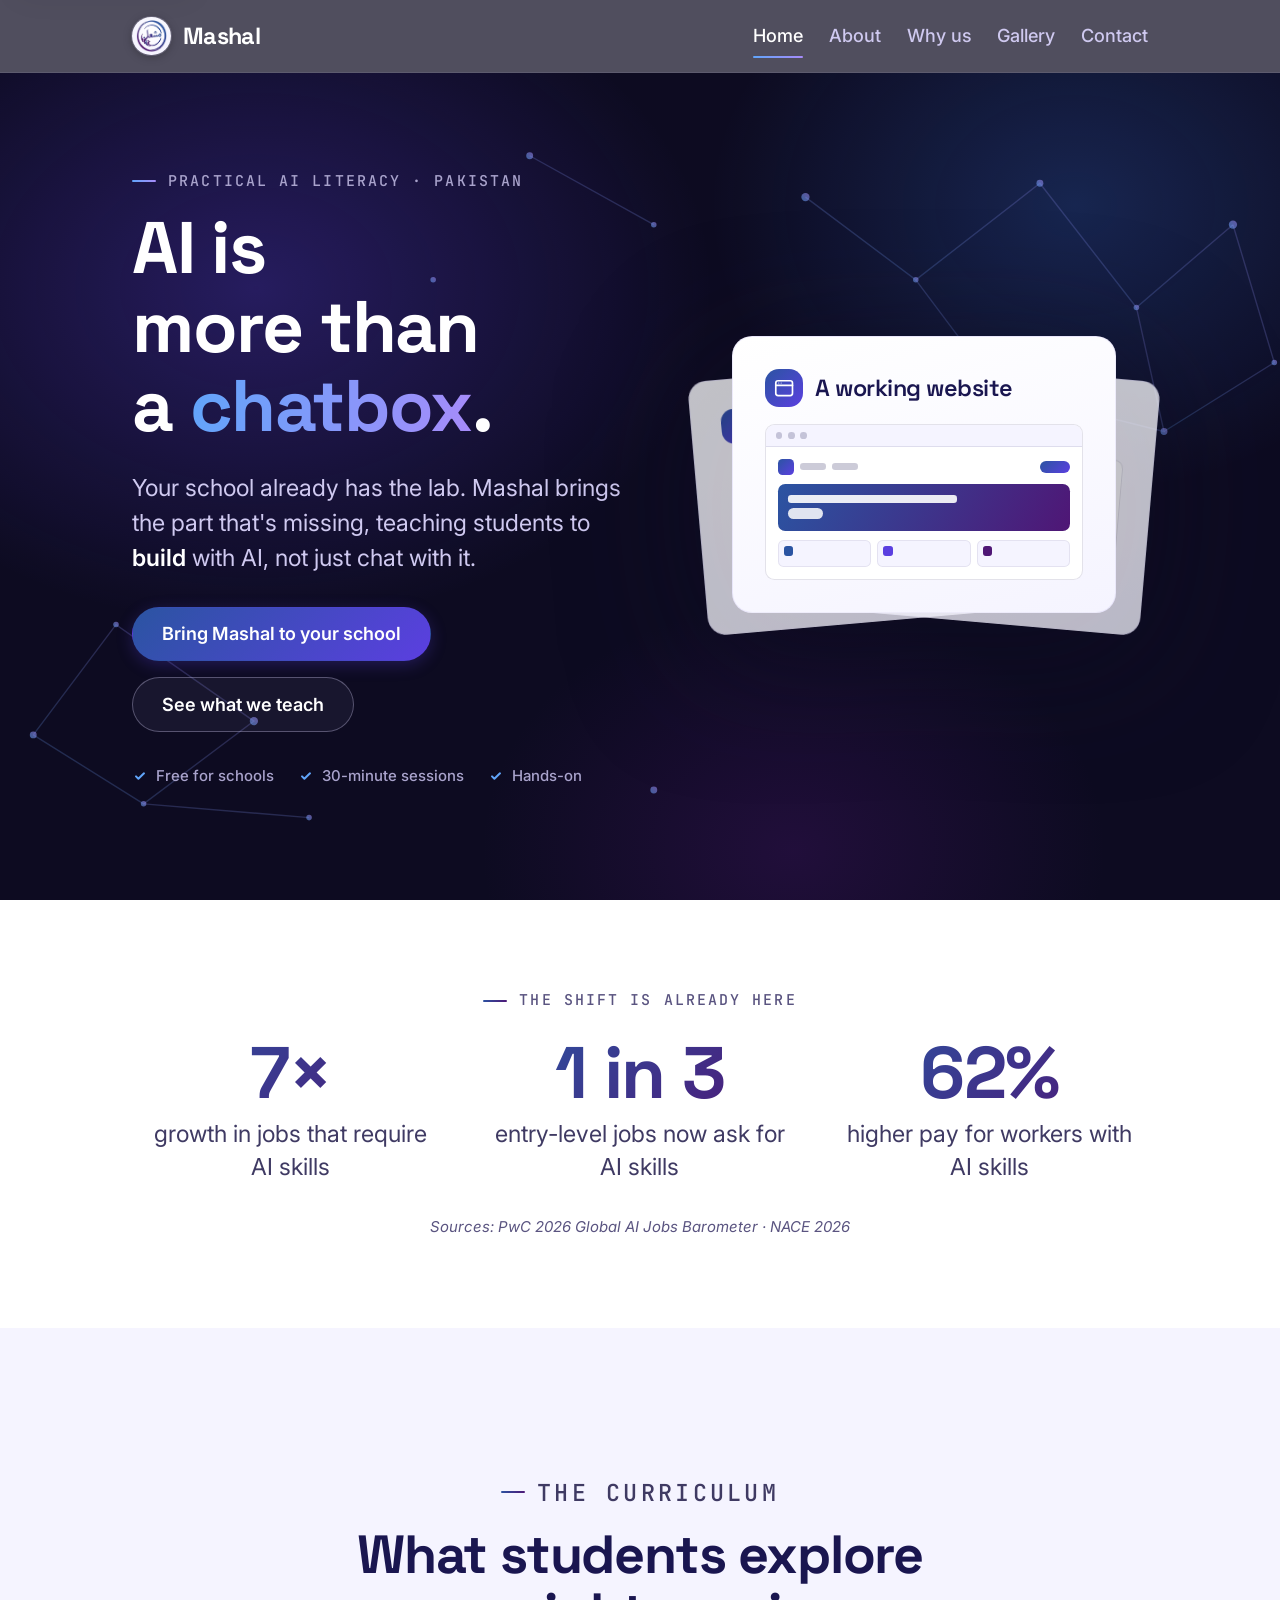
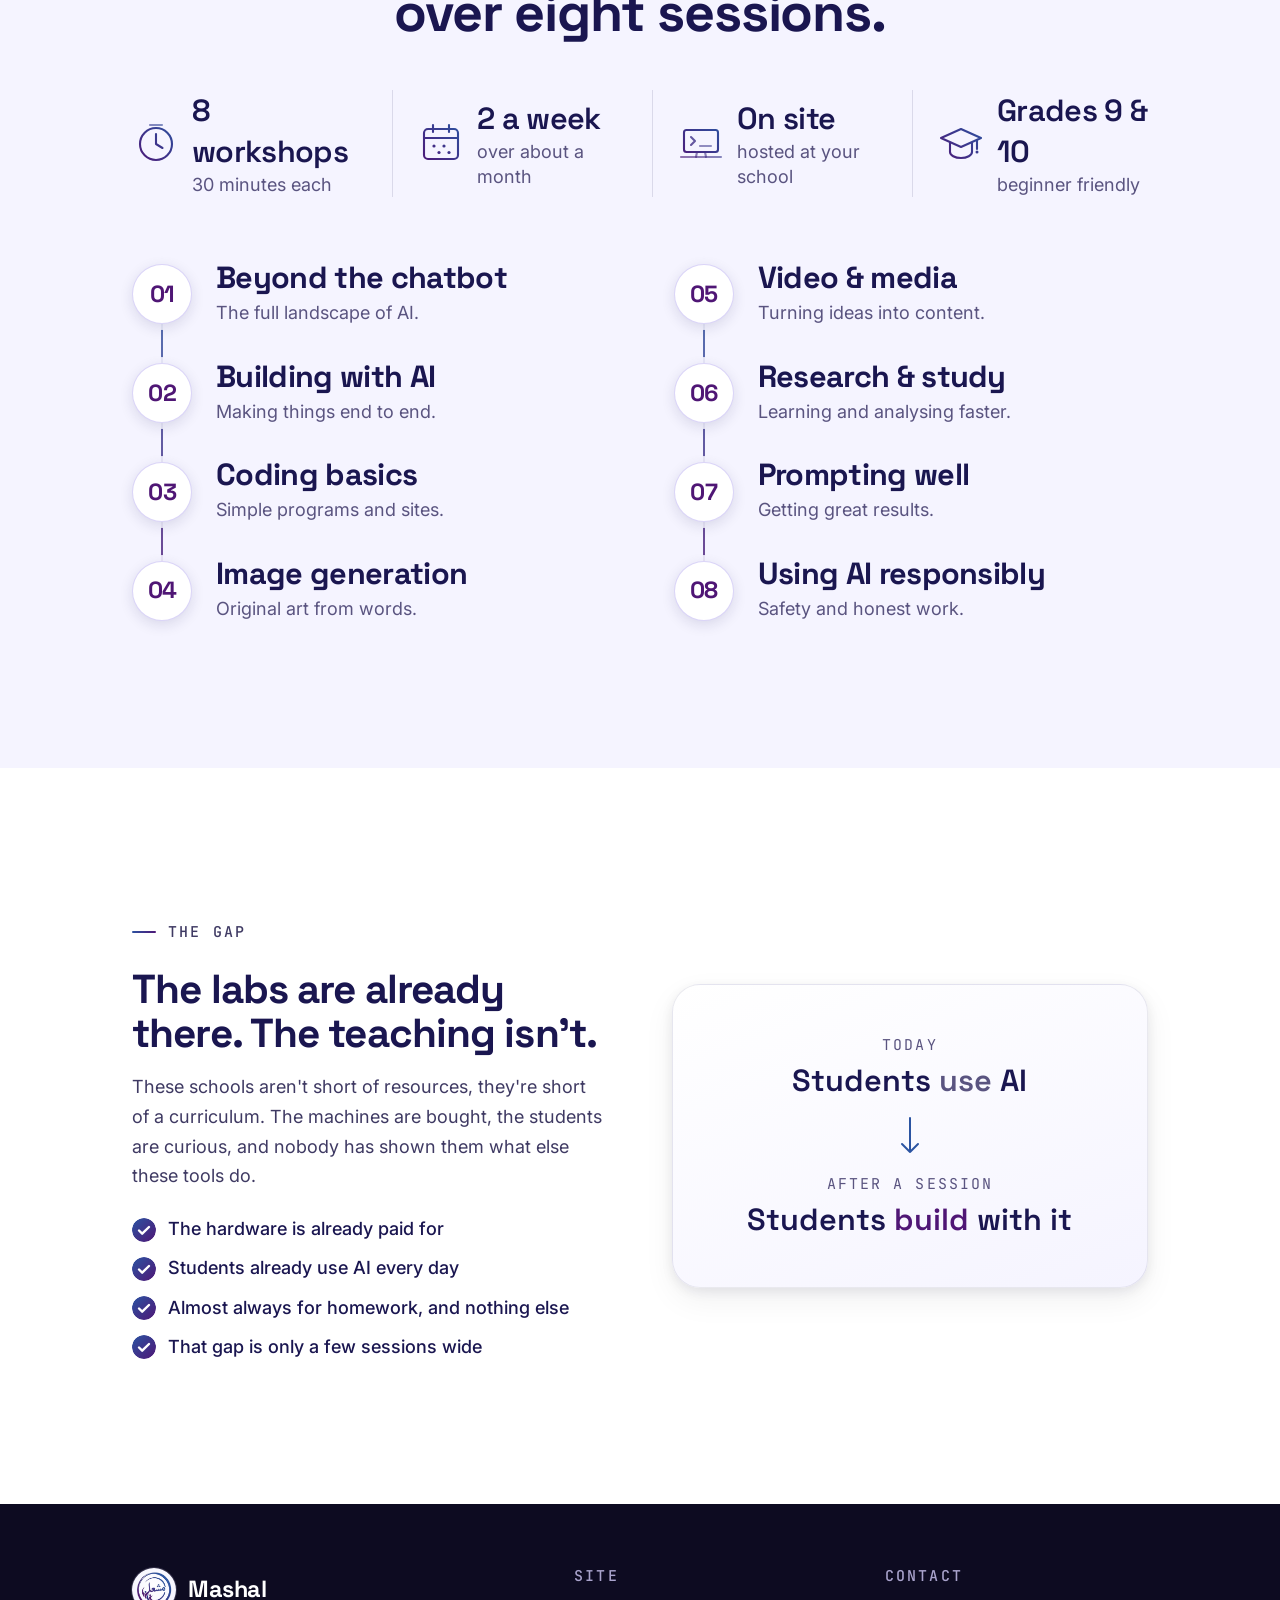
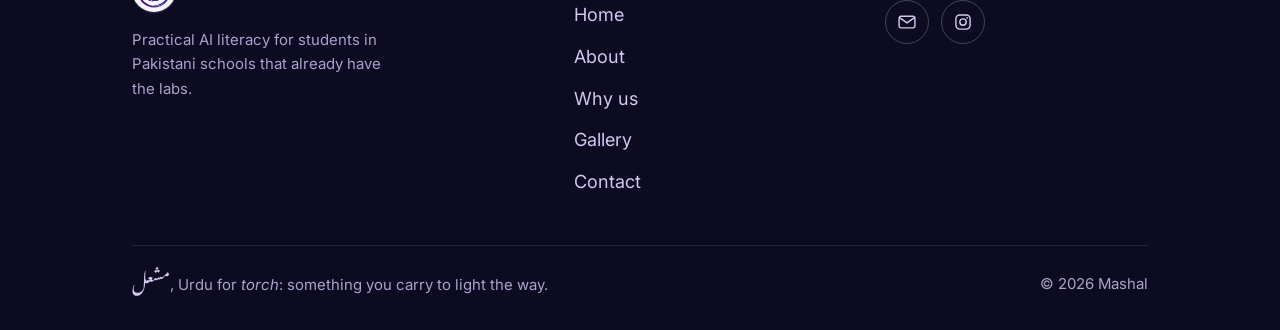
==== commit f8f3342e: "Fill hero website & CRM cards with colour so they read as real apps The grey-bar mockups read as emp" ====
--- a/index.html
+++ b/index.html
@@ -127,15 +127,24 @@
               </span>
               <span class="deck-card__title">A working website</span>
             </div>
-            <!-- A miniature landing page inside browser chrome. -->
+            <!-- A miniature landing page inside browser chrome: nav, a hero
+                 with a headline + button, and a row of feature tiles. -->
             <div class="deck-card__viz mock mock--site">
               <div class="mock__bar"><i></i><i></i><i></i></div>
               <div class="mock__page">
-                <span class="mock__hero"></span>
-                <span class="mock__h"></span>
-                <span class="mock__t"></span>
-                <span class="mock__t mock__t--s"></span>
-                <span class="mock__btn"></span>
+                <div class="mock__nav">
+                  <span class="mock__logo"></span>
+                  <b></b><b></b><b class="is-cta"></b>
+                </div>
+                <div class="mock__hero">
+                  <span class="mock__hero-t"></span>
+                  <span class="mock__hero-btn"></span>
+                </div>
+                <div class="mock__tiles">
+                  <span class="mock__tile"></span>
+                  <span class="mock__tile"></span>
+                  <span class="mock__tile"></span>
+                </div>
               </div>
             </div>
           </div>
@@ -170,12 +179,18 @@
               </span>
               <span class="deck-card__title">A mini-CRM</span>
             </div>
-            <!-- A tiny contacts table: avatar, name, status pill per row. -->
+            <!-- A tiny contacts table: header, then avatar + name + status
+                 pill per row, with varied avatar colours. -->
             <div class="deck-card__viz mock mock--table">
-              <span class="trow trow--head"><b></b><b></b><b></b></span>
-              <span class="trow"><i class="ava"></i><span class="nm"></span><span class="pill pill--go"></span></span>
-              <span class="trow"><i class="ava"></i><span class="nm nm--s"></span><span class="pill pill--wait"></span></span>
-              <span class="trow"><i class="ava"></i><span class="nm"></span><span class="pill pill--go"></span></span>
+              <span class="thead">
+                <span class="thead__ico">
+                  <svg viewBox="0 0 24 24" fill="none" stroke="currentColor" stroke-width="1.8" stroke-linecap="round" stroke-linejoin="round"><circle cx="9" cy="8" r="3.2"/><path d="M3.5 19c0-3 2.5-5 5.5-5s5.5 2 5.5 5"/><path d="M16 5.2a3 3 0 0 1 0 5.6M17.5 19c0-2.3-1-4-2.6-4.6"/></svg>
+                </span>
+                <b class="thead__title"></b>
+              </span>
+              <span class="trow"><i class="ava ava--1"></i><span class="nm"></span><span class="pill pill--go"></span></span>
+              <span class="trow"><i class="ava ava--2"></i><span class="nm nm--s"></span><span class="pill pill--wait"></span></span>
+              <span class="trow"><i class="ava ava--3"></i><span class="nm"></span><span class="pill pill--go"></span></span>
             </div>
           </div>
         </div>
--- a/css/home.css
+++ b/css/home.css
@@ -145,15 +145,37 @@
   border-bottom: 1px solid rgba(26, 22, 80, 0.1);
 }
 .mock__bar i { width: 0.42rem; height: 0.42rem; border-radius: 50%; background: rgba(26, 22, 80, 0.22); }
-.mock__page { display: grid; gap: 0.5rem; padding: 0.85rem; }
+.mock__page { display: grid; gap: 0.6rem; padding: 0.75rem; }
+/* nav: brand square + two links + a filled CTA pill */
+.mock__nav { display: flex; align-items: center; gap: 0.4rem; }
+.mock__logo { width: 1rem; height: 1rem; border-radius: 0.28rem; background: var(--cta-gradient); }
+.mock__nav b { height: 0.42rem; width: 1.6rem; border-radius: 0.2rem; background: rgba(26, 22, 80, 0.22); }
+.mock__nav b.is-cta { width: 1.9rem; height: 0.75rem; margin-left: auto; border-radius: var(--radius-pill); background: var(--cta-gradient); }
+/* hero: gradient band with a white headline + white button inside */
 .mock__hero {
-  height: 2.6rem; border-radius: 0.4rem;
+  position: relative;
+  height: 2.9rem; border-radius: 0.45rem;
+  padding: 0.5rem 0.6rem;
+  display: grid; align-content: center; gap: 0.35rem;
   background: linear-gradient(120deg, var(--brand-blue), var(--brand-purple));
 }
-.mock__h { height: 0.7rem; width: 55%; border-radius: 0.25rem; background: rgba(26, 22, 80, 0.4); }
-.mock__t { height: 0.5rem; width: 92%; border-radius: 0.25rem; background: rgba(26, 22, 80, 0.14); }
-.mock__t--s { width: 68%; }
-.mock__btn { height: 1.1rem; width: 4.5rem; margin-top: 0.15rem; border-radius: var(--radius-pill); background: var(--cta-gradient); }
+.mock__hero-t { height: 0.45rem; width: 62%; border-radius: 0.2rem; background: rgba(255, 255, 255, 0.9); }
+.mock__hero-btn { height: 0.7rem; width: 2.2rem; border-radius: var(--radius-pill); background: rgba(255, 255, 255, 0.85); }
+/* three feature tiles, each with a coloured cap */
+.mock__tiles { display: grid; grid-template-columns: repeat(3, 1fr); gap: 0.4rem; }
+.mock__tile {
+  height: 1.7rem; border-radius: 0.35rem;
+  background: var(--bg-tint);
+  border: 1px solid rgba(26, 22, 80, 0.08);
+  position: relative;
+}
+.mock__tile::before {
+  content: ""; position: absolute; inset: 0.3rem auto auto 0.3rem;
+  width: 0.6rem; height: 0.6rem; border-radius: 0.18rem;
+}
+.mock__tile:nth-child(1)::before { background: var(--brand-blue); }
+.mock__tile:nth-child(2)::before { background: var(--accent-violet); }
+.mock__tile:nth-child(3)::before { background: var(--brand-purple); }
 
 /* Automation: three nodes joined by arrows, the last one lit. */
 .mock--flow {
@@ -201,18 +223,25 @@
   border: 1px solid rgba(26, 22, 80, 0.12);
   border-radius: 0.6rem;
 }
+/* header: an icon tile + a title bar, like the automation card's chips */
+.thead { display: flex; align-items: center; gap: 0.5rem; padding-bottom: 0.55rem; border-bottom: 1px solid rgba(26, 22, 80, 0.1); }
+.thead__ico {
+  display: grid; place-items: center;
+  width: 1.5rem; height: 1.5rem; flex: none;
+  color: #FFFFFF; background: var(--cta-gradient); border-radius: 0.35rem;
+}
+.thead__ico svg { width: 62%; height: 62%; }
+.thead__title { height: 0.5rem; width: 3.2rem; border-radius: 0.22rem; background: rgba(26, 22, 80, 0.32); }
 .trow { display: grid; grid-template-columns: auto 1fr auto; align-items: center; gap: 0.55rem; }
-.trow--head { padding-bottom: 0.4rem; border-bottom: 1px solid rgba(26, 22, 80, 0.1); }
-.trow--head b { height: 0.42rem; border-radius: 0.2rem; background: rgba(26, 22, 80, 0.28); }
-.trow--head b:nth-child(1) { width: 1.4rem; }
-.trow--head b:nth-child(2) { width: 3rem; }
-.trow--head b:nth-child(3) { width: 1.8rem; justify-self: end; }
-.ava { width: 1.3rem; height: 1.3rem; border-radius: 50%; background: linear-gradient(135deg, var(--brand-blue), var(--brand-purple)); }
+.ava { width: 1.4rem; height: 1.4rem; border-radius: 50%; flex: none; }
+.ava--1 { background: linear-gradient(135deg, #60A5FA, #2B54A2); }
+.ava--2 { background: linear-gradient(135deg, #A78BFA, #5B3FE0); }
+.ava--3 { background: linear-gradient(135deg, #4F1675, #8B5CF6); }
 .nm { height: 0.5rem; width: 100%; border-radius: 0.25rem; background: rgba(26, 22, 80, 0.16); }
 .nm--s { width: 70%; }
-.pill { width: 2.4rem; height: 0.85rem; border-radius: var(--radius-pill); }
-.pill--go { background: rgba(43, 130, 100, 0.9); }
-.pill--wait { background: rgba(214, 158, 46, 0.9); }
+.pill { width: 2.6rem; height: 0.9rem; border-radius: var(--radius-pill); }
+.pill--go { background: rgba(34, 150, 94, 0.95); }
+.pill--wait { background: rgba(214, 158, 46, 0.95); }
 
 /* ---- The shuffle (JS present + hero started only) ------------------------ */
 /* One 12s cycle; each card holds a slot ~a third of it, then glides on.
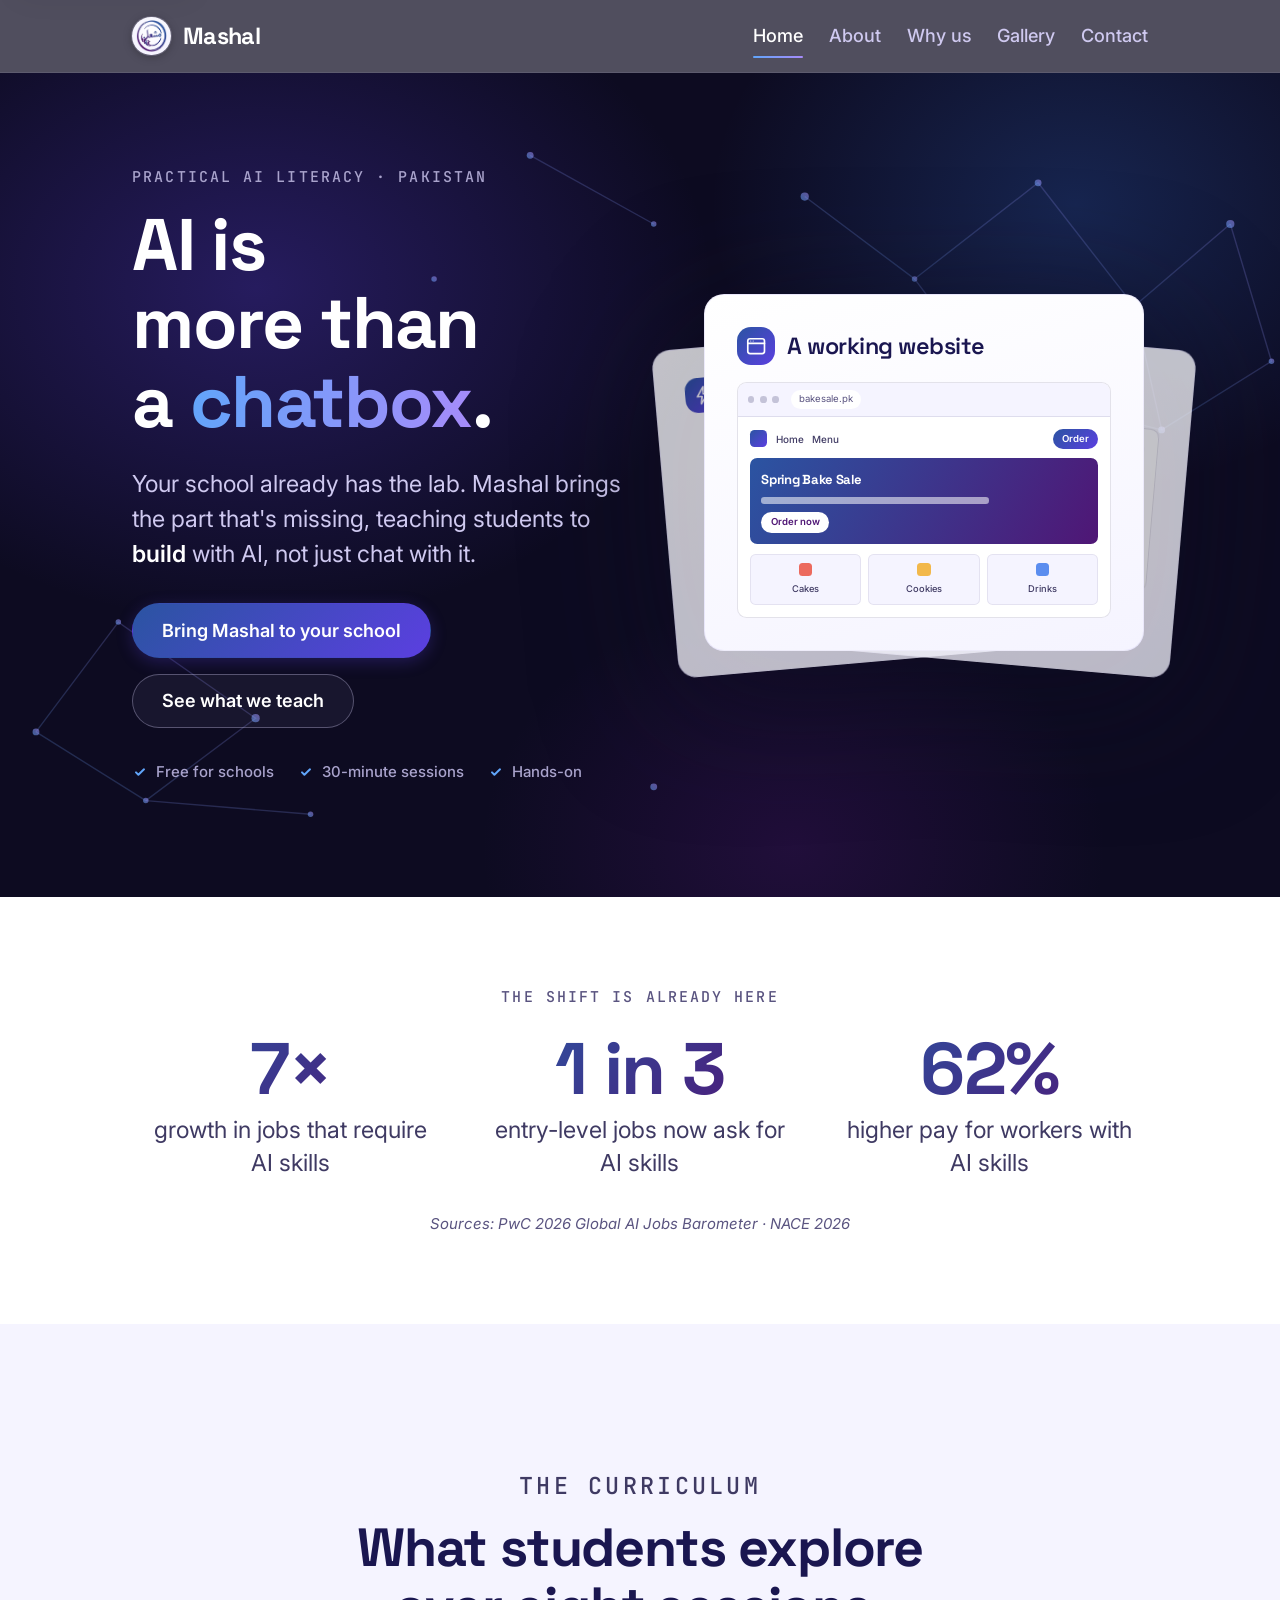
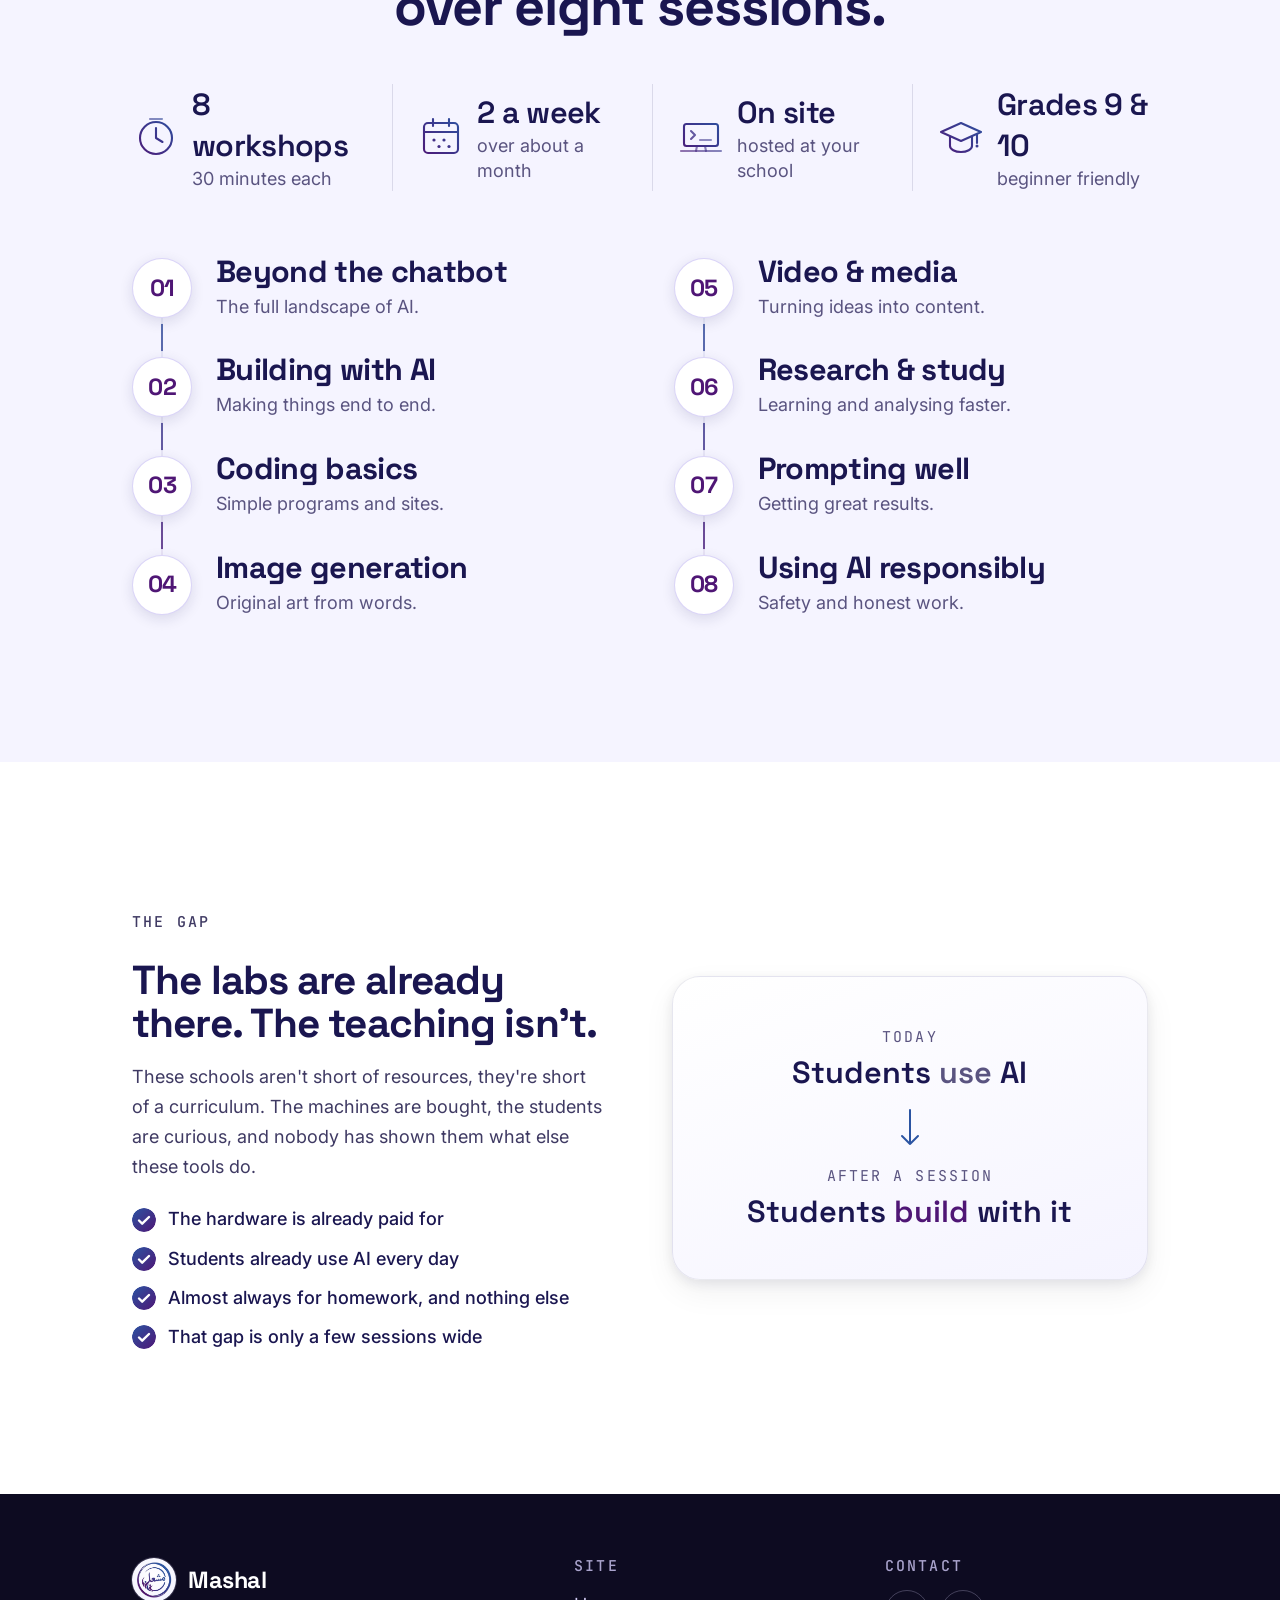
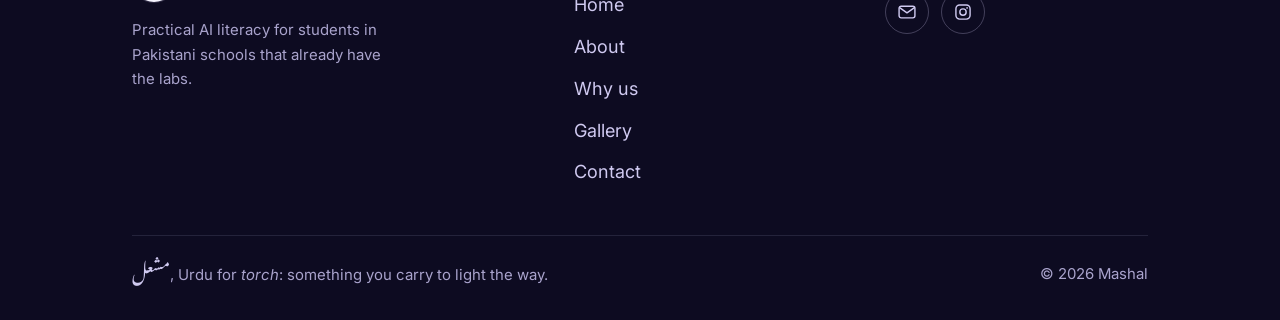
==== commit bc78c734: "Remove eyebrow dash; enlarge hero cards; fill website/CRM cards with real content - Dropped the grad" ====
--- a/index.html
+++ b/index.html
@@ -127,23 +127,26 @@
               </span>
               <span class="deck-card__title">A working website</span>
             </div>
-            <!-- A miniature landing page inside browser chrome: nav, a hero
-                 with a headline + button, and a row of feature tiles. -->
+            <!-- A miniature bake-sale landing page inside browser chrome,
+                 with real micro-copy so it reads as an actual site. -->
             <div class="deck-card__viz mock mock--site">
-              <div class="mock__bar"><i></i><i></i><i></i></div>
+              <div class="mock__bar"><i></i><i></i><i></i><span class="mock__url">bakesale.pk</span></div>
               <div class="mock__page">
                 <div class="mock__nav">
                   <span class="mock__logo"></span>
-                  <b></b><b></b><b class="is-cta"></b>
+                  <span class="mock__navtxt">Home</span>
+                  <span class="mock__navtxt">Menu</span>
+                  <span class="mock__cta">Order</span>
                 </div>
                 <div class="mock__hero">
-                  <span class="mock__hero-t"></span>
-                  <span class="mock__hero-btn"></span>
+                  <span class="mock__hero-title">Spring Bake Sale</span>
+                  <span class="mock__hero-sub"></span>
+                  <span class="mock__hero-btn">Order now</span>
                 </div>
                 <div class="mock__tiles">
-                  <span class="mock__tile"></span>
-                  <span class="mock__tile"></span>
-                  <span class="mock__tile"></span>
+                  <span class="mock__tile"><em style="background:#EC6A5E"></em>Cakes</span>
+                  <span class="mock__tile"><em style="background:#F2B84B"></em>Cookies</span>
+                  <span class="mock__tile"><em style="background:#5B8DEF"></em>Drinks</span>
                 </div>
               </div>
             </div>
@@ -179,18 +182,20 @@
               </span>
               <span class="deck-card__title">A mini-CRM</span>
             </div>
-            <!-- A tiny contacts table: header, then avatar + name + status
-                 pill per row, with varied avatar colours. -->
+            <!-- A tiny orders table with real names + status, so it reads as
+                 an actual CRM rather than a skeleton. -->
             <div class="deck-card__viz mock mock--table">
               <span class="thead">
                 <span class="thead__ico">
                   <svg viewBox="0 0 24 24" fill="none" stroke="currentColor" stroke-width="1.8" stroke-linecap="round" stroke-linejoin="round"><circle cx="9" cy="8" r="3.2"/><path d="M3.5 19c0-3 2.5-5 5.5-5s5.5 2 5.5 5"/><path d="M16 5.2a3 3 0 0 1 0 5.6M17.5 19c0-2.3-1-4-2.6-4.6"/></svg>
                 </span>
-                <b class="thead__title"></b>
-              </span>
-              <span class="trow"><i class="ava ava--1"></i><span class="nm"></span><span class="pill pill--go"></span></span>
-              <span class="trow"><i class="ava ava--2"></i><span class="nm nm--s"></span><span class="pill pill--wait"></span></span>
-              <span class="trow"><i class="ava ava--3"></i><span class="nm"></span><span class="pill pill--go"></span></span>
+                <span class="thead__title">Orders</span>
+                <span class="thead__add">+ New</span>
+              </span>
+              <span class="tcols"><span>Name</span><span>Status</span></span>
+              <span class="trow"><i class="ava ava--1">A</i><span class="nm">Ayesha</span><span class="pill pill--go">Paid</span></span>
+              <span class="trow"><i class="ava ava--2">B</i><span class="nm">Bilal</span><span class="pill pill--wait">Pending</span></span>
+              <span class="trow"><i class="ava ava--3">S</i><span class="nm">Sara</span><span class="pill pill--go">Paid</span></span>
             </div>
           </div>
         </div>
--- a/css/main.css
+++ b/css/main.css
@@ -106,16 +106,8 @@
   color: var(--text-meta, var(--text-muted));
   margin-bottom: var(--space-md);
 }
-.eyebrow::before {
-  content: "";
-  width: 1.5rem; height: 2px;
-  border-radius: 2px;
-  background: var(--brand-gradient);
-  flex: none;
-}
-.on-dark .eyebrow::before {
-  background: linear-gradient(90deg, var(--ring-gradient-from), var(--ring-gradient-to));
-}
+/* (The leading gradient bar before eyebrow labels was removed at the owner's
+   request — it read as a stray dash before every heading.) */
 
 /* ---- Buttons ----------------------------------------------------------- */
 .btn {
--- a/css/home.css
+++ b/css/home.css
@@ -81,7 +81,7 @@
    only runs once the hero says go.
    ========================================================================== */
 .hero__visual {
-  width: min(100%, 30rem);
+  width: min(100%, 34rem);
   margin-inline: auto;
 }
 .deck {
@@ -91,7 +91,7 @@
 }
 .deck-card {
   grid-area: 1 / 1;                       /* all three share one cell */
-  width: min(100%, 24rem);
+  width: min(100%, 27.5rem);
   justify-self: center;
   background: linear-gradient(165deg, #FFFFFF, var(--bg-tint));
   border: 1px solid rgba(207, 201, 240, 0.35);
@@ -145,37 +145,53 @@
   border-bottom: 1px solid rgba(26, 22, 80, 0.1);
 }
 .mock__bar i { width: 0.42rem; height: 0.42rem; border-radius: 50%; background: rgba(26, 22, 80, 0.22); }
+.mock__url {
+  margin-left: 0.4rem; padding: 0.1rem 0.5rem;
+  font-size: 0.6rem; color: var(--text-muted);
+  background: #FFFFFF; border-radius: var(--radius-pill);
+}
 .mock__page { display: grid; gap: 0.6rem; padding: 0.75rem; }
-/* nav: brand square + two links + a filled CTA pill */
-.mock__nav { display: flex; align-items: center; gap: 0.4rem; }
-.mock__logo { width: 1rem; height: 1rem; border-radius: 0.28rem; background: var(--cta-gradient); }
-.mock__nav b { height: 0.42rem; width: 1.6rem; border-radius: 0.2rem; background: rgba(26, 22, 80, 0.22); }
-.mock__nav b.is-cta { width: 1.9rem; height: 0.75rem; margin-left: auto; border-radius: var(--radius-pill); background: var(--cta-gradient); }
-/* hero: gradient band with a white headline + white button inside */
+/* nav: brand square + real link labels + a filled CTA pill */
+.mock__nav { display: flex; align-items: center; gap: 0.55rem; }
+.mock__logo { width: 1.05rem; height: 1.05rem; border-radius: 0.28rem; background: var(--cta-gradient); flex: none; }
+.mock__navtxt { font-size: 0.62rem; font-weight: var(--fw-medium); color: var(--text-body); }
+.mock__cta {
+  margin-left: auto;
+  font-size: 0.6rem; font-weight: var(--fw-semibold); color: #FFFFFF;
+  padding: 0.12rem 0.55rem; border-radius: var(--radius-pill);
+  background: var(--cta-gradient);
+}
+/* hero: gradient band with a real white headline + button inside */
 .mock__hero {
   position: relative;
-  height: 2.9rem; border-radius: 0.45rem;
-  padding: 0.5rem 0.6rem;
-  display: grid; align-content: center; gap: 0.35rem;
+  border-radius: 0.45rem;
+  padding: 0.7rem 0.7rem;
+  display: grid; justify-items: start; gap: 0.4rem;
   background: linear-gradient(120deg, var(--brand-blue), var(--brand-purple));
 }
-.mock__hero-t { height: 0.45rem; width: 62%; border-radius: 0.2rem; background: rgba(255, 255, 255, 0.9); }
-.mock__hero-btn { height: 0.7rem; width: 2.2rem; border-radius: var(--radius-pill); background: rgba(255, 255, 255, 0.85); }
-/* three feature tiles, each with a coloured cap */
-.mock__tiles { display: grid; grid-template-columns: repeat(3, 1fr); gap: 0.4rem; }
+.mock__hero-title {
+  font-family: var(--font-display);
+  font-size: 0.82rem; font-weight: var(--fw-bold);
+  letter-spacing: var(--tracking-tight); color: #FFFFFF;
+}
+.mock__hero-sub { height: 0.4rem; width: 70%; border-radius: 0.2rem; background: rgba(255, 255, 255, 0.55); }
+.mock__hero-btn {
+  margin-top: 0.1rem;
+  font-size: 0.6rem; font-weight: var(--fw-semibold); color: var(--brand-purple);
+  padding: 0.16rem 0.6rem; border-radius: var(--radius-pill);
+  background: #FFFFFF;
+}
+/* three product tiles, each with a coloured chip + real label */
+.mock__tiles { display: grid; grid-template-columns: repeat(3, 1fr); gap: 0.45rem; }
 .mock__tile {
-  height: 1.7rem; border-radius: 0.35rem;
+  display: grid; justify-items: center; gap: 0.3rem;
+  padding: 0.5rem 0.3rem;
+  font-size: 0.58rem; font-weight: var(--fw-medium); color: var(--text-body);
   background: var(--bg-tint);
   border: 1px solid rgba(26, 22, 80, 0.08);
-  position: relative;
-}
-.mock__tile::before {
-  content: ""; position: absolute; inset: 0.3rem auto auto 0.3rem;
-  width: 0.6rem; height: 0.6rem; border-radius: 0.18rem;
-}
-.mock__tile:nth-child(1)::before { background: var(--brand-blue); }
-.mock__tile:nth-child(2)::before { background: var(--accent-violet); }
-.mock__tile:nth-child(3)::before { background: var(--brand-purple); }
+  border-radius: 0.35rem;
+}
+.mock__tile em { width: 0.85rem; height: 0.85rem; border-radius: 0.22rem; }
 
 /* Automation: three nodes joined by arrows, the last one lit. */
 .mock--flow {
@@ -223,25 +239,45 @@
   border: 1px solid rgba(26, 22, 80, 0.12);
   border-radius: 0.6rem;
 }
-/* header: an icon tile + a title bar, like the automation card's chips */
-.thead { display: flex; align-items: center; gap: 0.5rem; padding-bottom: 0.55rem; border-bottom: 1px solid rgba(26, 22, 80, 0.1); }
+/* header: icon tile + real title + a "+ New" action */
+.thead { display: flex; align-items: center; gap: 0.5rem; padding-bottom: 0.5rem; border-bottom: 1px solid rgba(26, 22, 80, 0.1); }
 .thead__ico {
   display: grid; place-items: center;
   width: 1.5rem; height: 1.5rem; flex: none;
   color: #FFFFFF; background: var(--cta-gradient); border-radius: 0.35rem;
 }
 .thead__ico svg { width: 62%; height: 62%; }
-.thead__title { height: 0.5rem; width: 3.2rem; border-radius: 0.22rem; background: rgba(26, 22, 80, 0.32); }
+.thead__title { font-family: var(--font-display); font-size: 0.78rem; font-weight: var(--fw-bold); color: var(--text-ink); }
+.thead__add {
+  margin-left: auto;
+  font-size: 0.58rem; font-weight: var(--fw-semibold); color: var(--brand-purple);
+  padding: 0.12rem 0.45rem; border-radius: var(--radius-pill);
+  background: rgba(91, 63, 224, 0.1);
+}
+/* column labels */
+.tcols { display: grid; grid-template-columns: auto 1fr auto; gap: 0.55rem; }
+.tcols span {
+  font-size: 0.55rem; font-weight: var(--fw-semibold); letter-spacing: 0.04em;
+  text-transform: uppercase; color: var(--text-muted);
+}
+.tcols span:first-child { grid-column: 1 / 3; }
 .trow { display: grid; grid-template-columns: auto 1fr auto; align-items: center; gap: 0.55rem; }
-.ava { width: 1.4rem; height: 1.4rem; border-radius: 50%; flex: none; }
+.ava {
+  display: grid; place-items: center;
+  width: 1.5rem; height: 1.5rem; border-radius: 50%; flex: none;
+  font-size: 0.62rem; font-weight: var(--fw-bold); color: #FFFFFF;
+  font-family: var(--font-display);
+}
 .ava--1 { background: linear-gradient(135deg, #60A5FA, #2B54A2); }
 .ava--2 { background: linear-gradient(135deg, #A78BFA, #5B3FE0); }
 .ava--3 { background: linear-gradient(135deg, #4F1675, #8B5CF6); }
-.nm { height: 0.5rem; width: 100%; border-radius: 0.25rem; background: rgba(26, 22, 80, 0.16); }
-.nm--s { width: 70%; }
-.pill { width: 2.6rem; height: 0.9rem; border-radius: var(--radius-pill); }
+.nm { font-size: 0.68rem; font-weight: var(--fw-medium); color: var(--text-ink); }
+.pill {
+  font-size: 0.55rem; font-weight: var(--fw-semibold); color: #FFFFFF;
+  padding: 0.12rem 0.5rem; border-radius: var(--radius-pill);
+}
 .pill--go { background: rgba(34, 150, 94, 0.95); }
-.pill--wait { background: rgba(214, 158, 46, 0.95); }
+.pill--wait { background: rgba(214, 158, 46, 0.98); }
 
 /* ---- The shuffle (JS present + hero started only) ------------------------ */
 /* One 12s cycle; each card holds a slot ~a third of it, then glides on.
